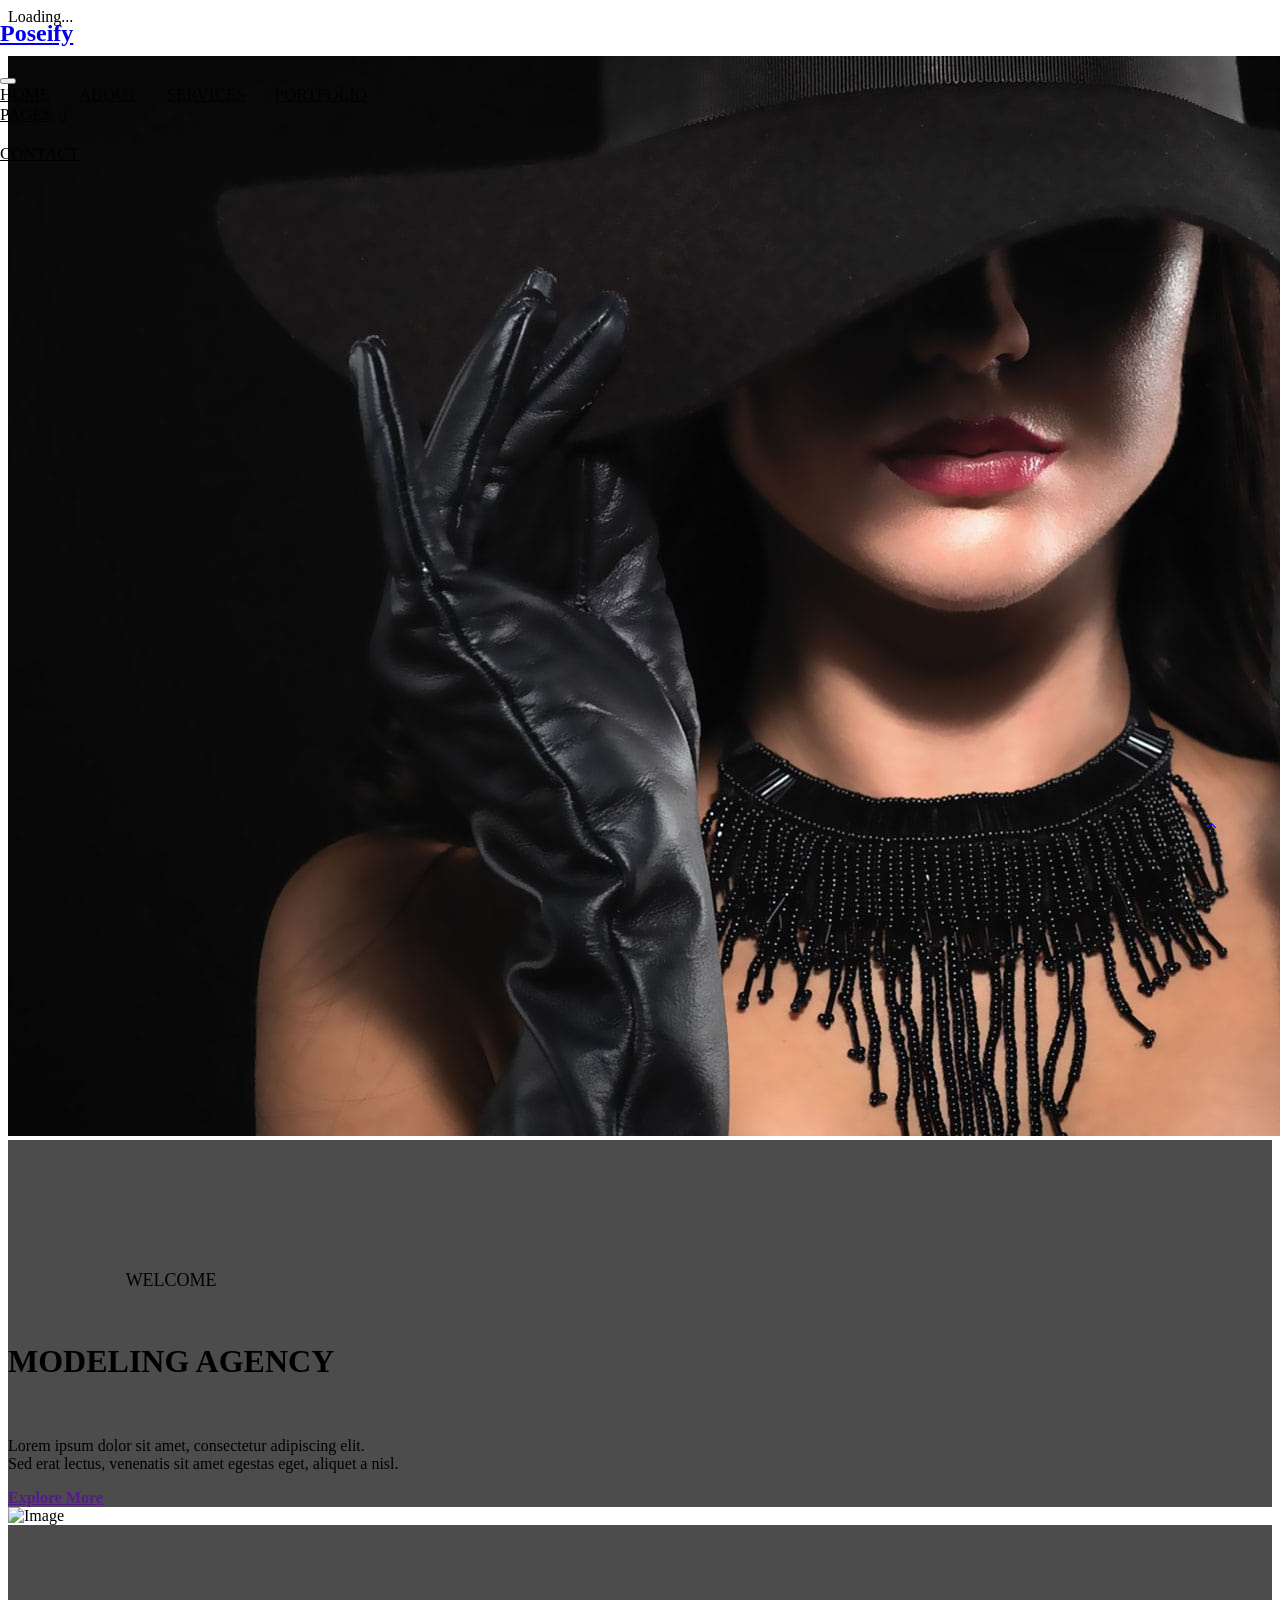
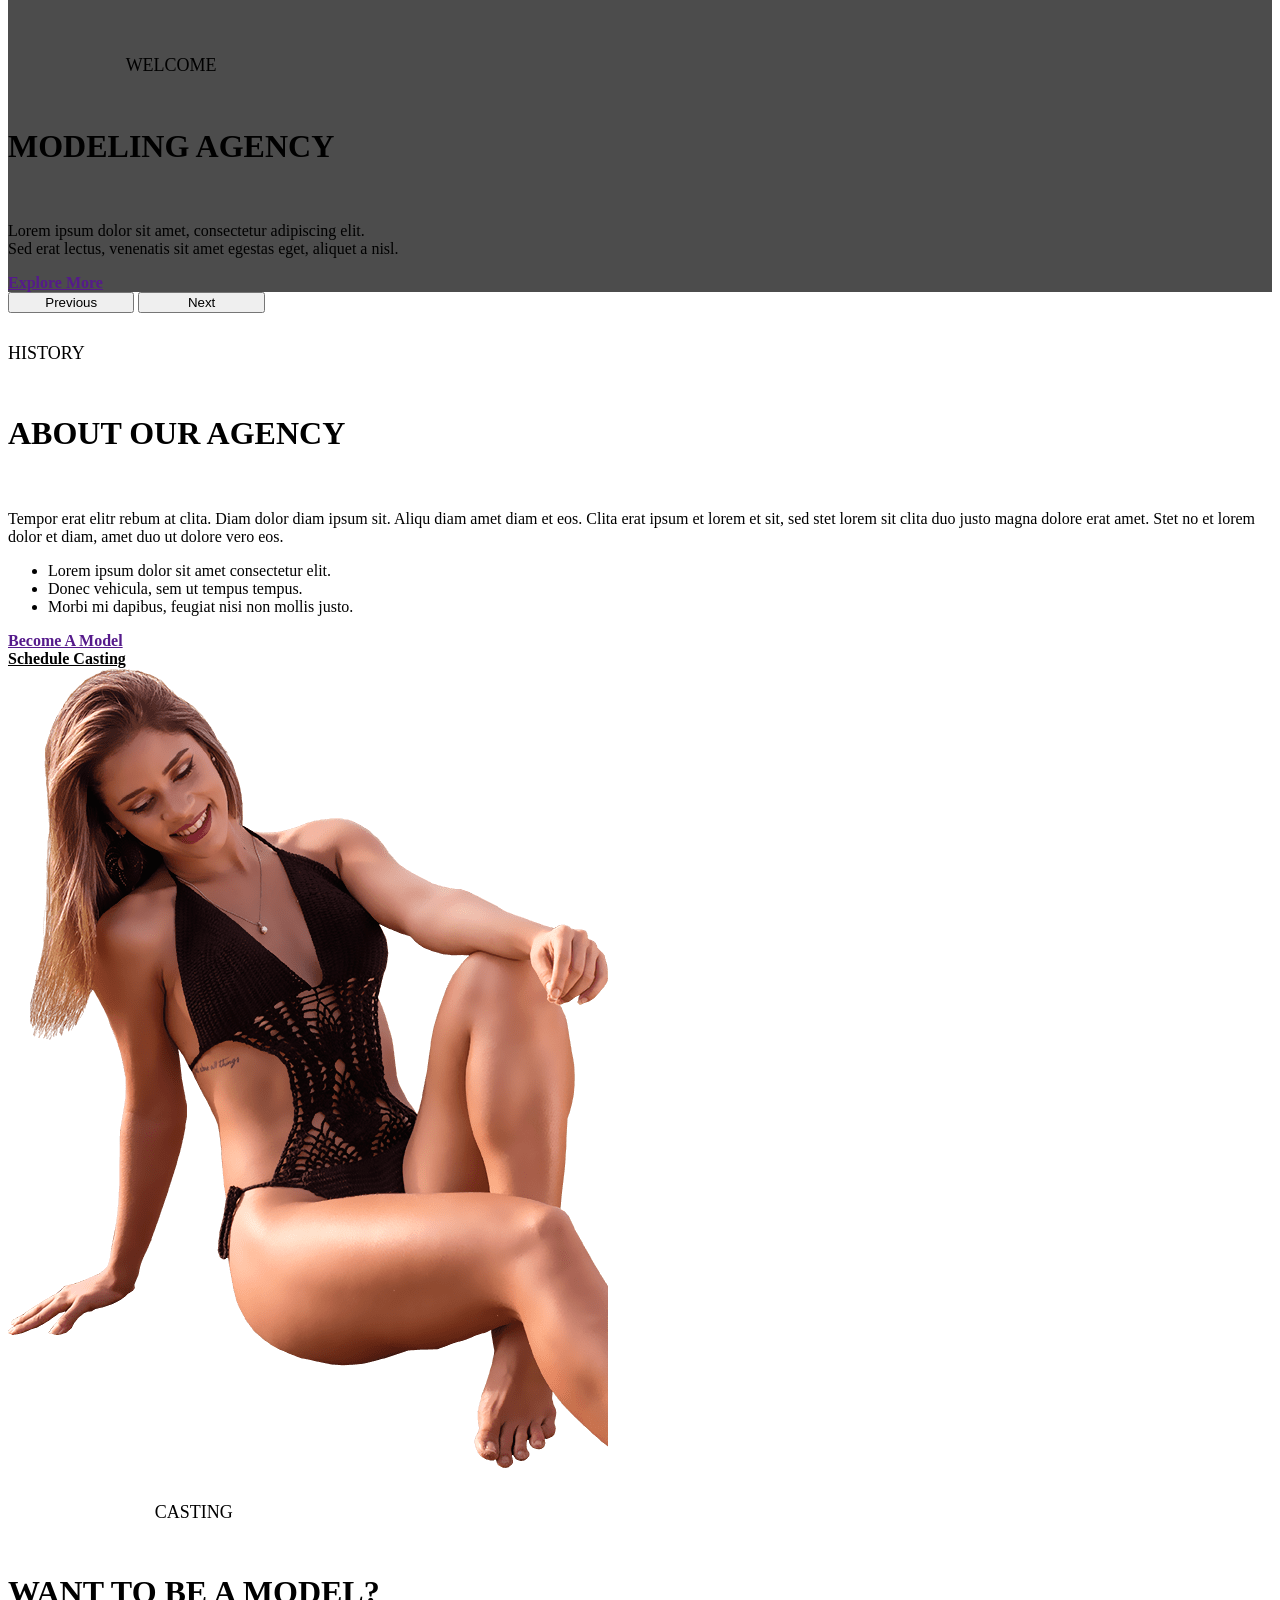
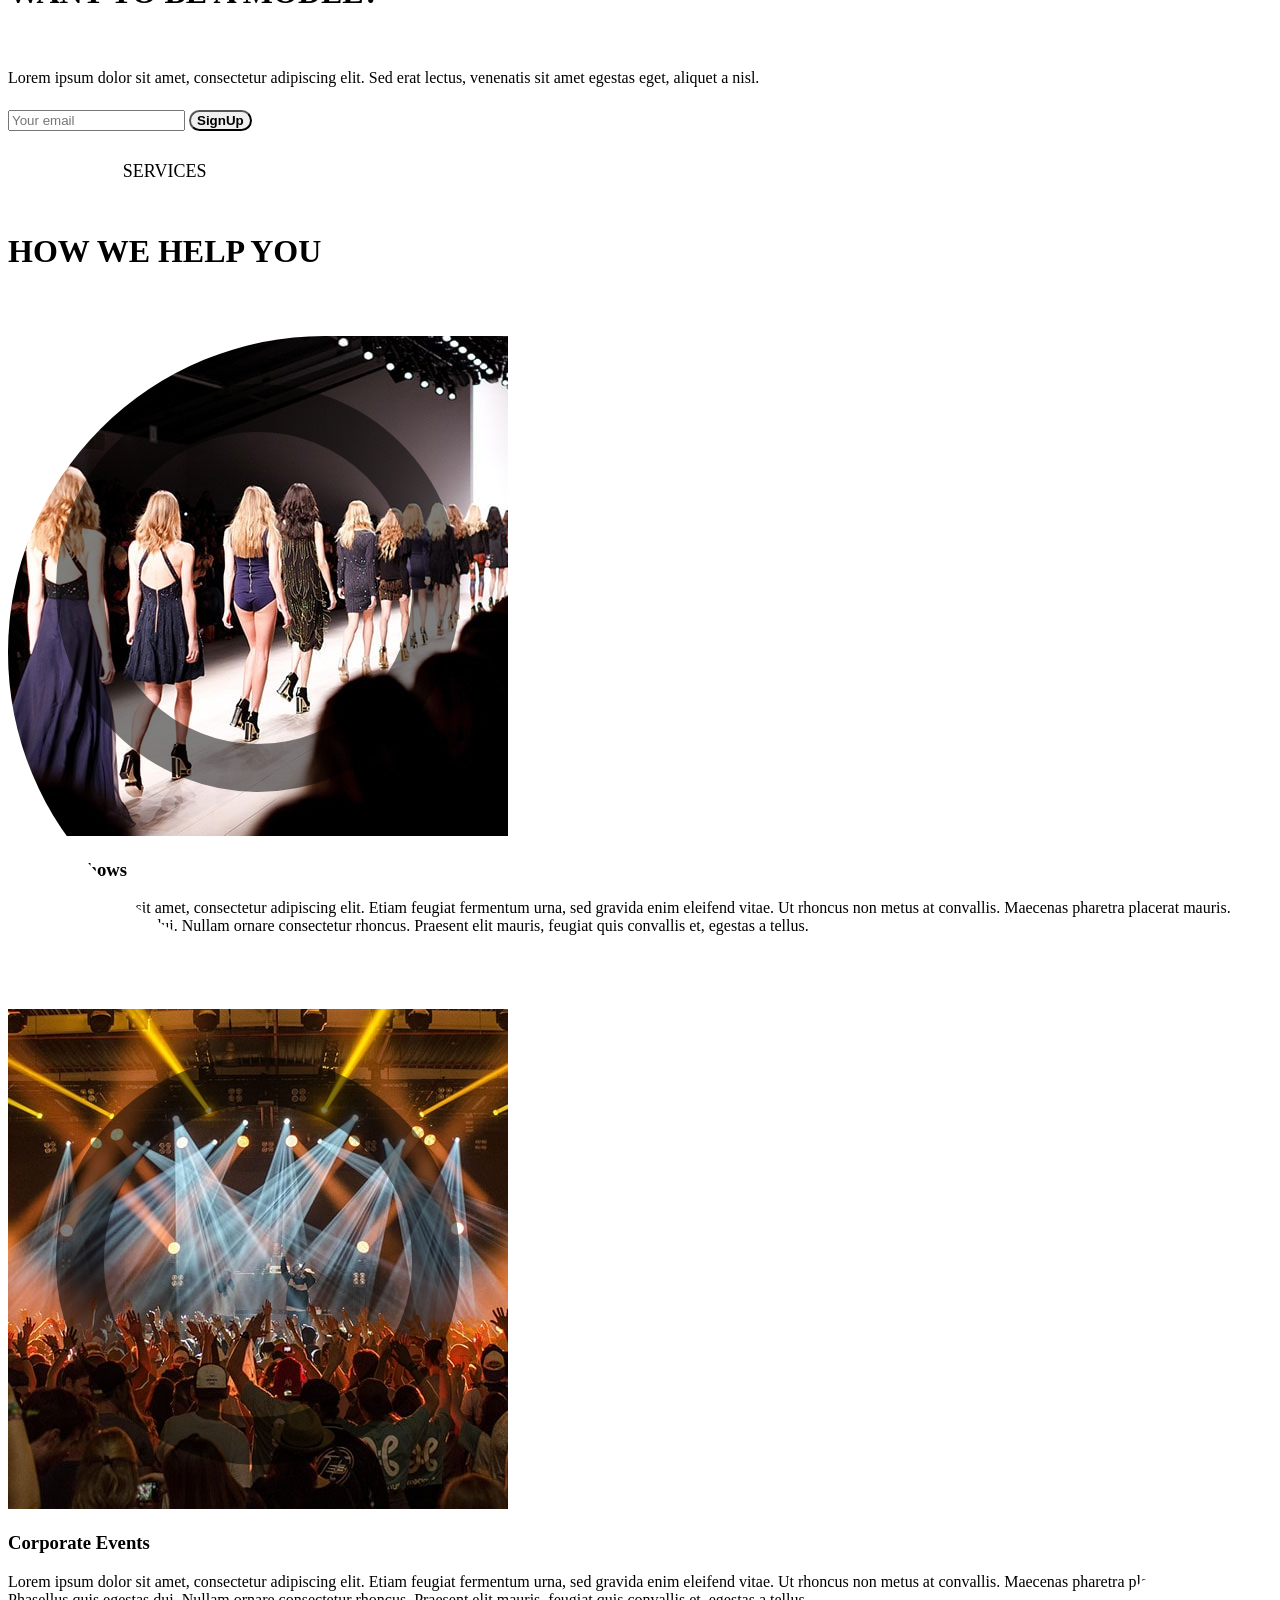
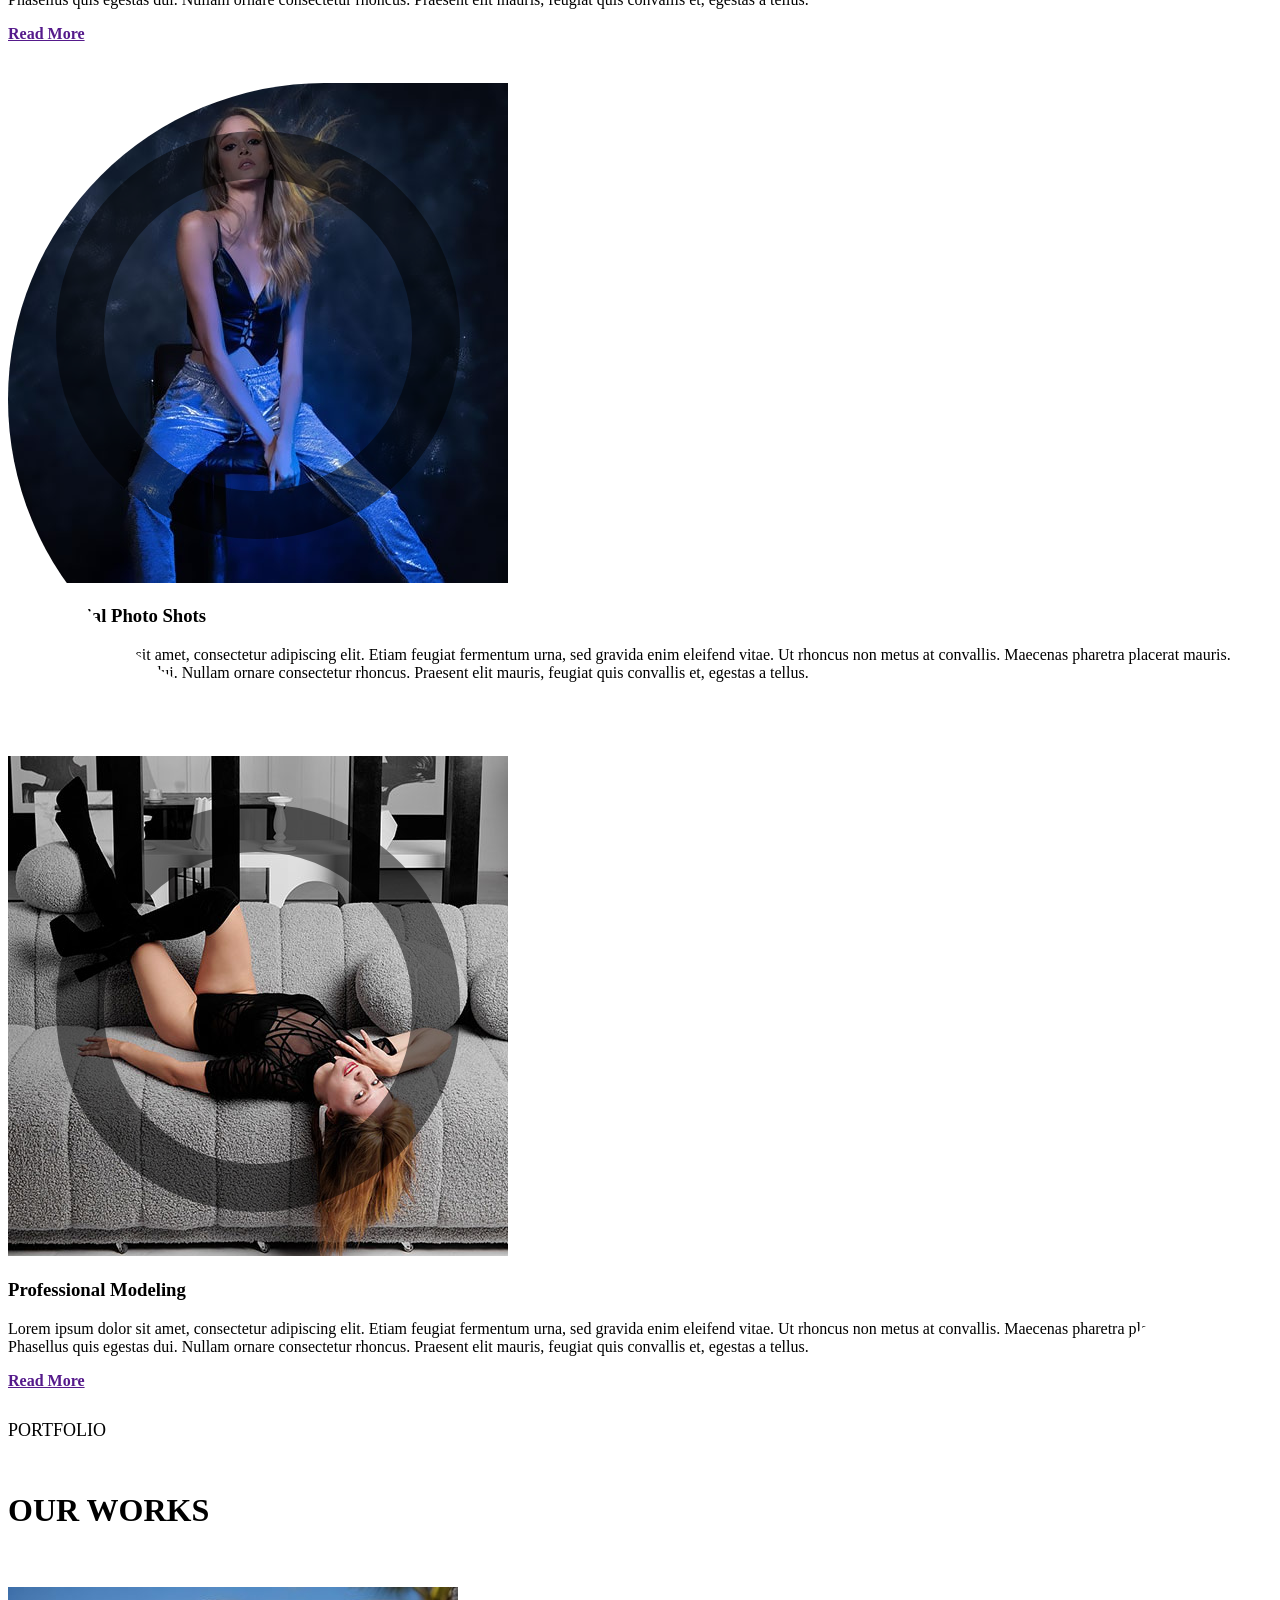
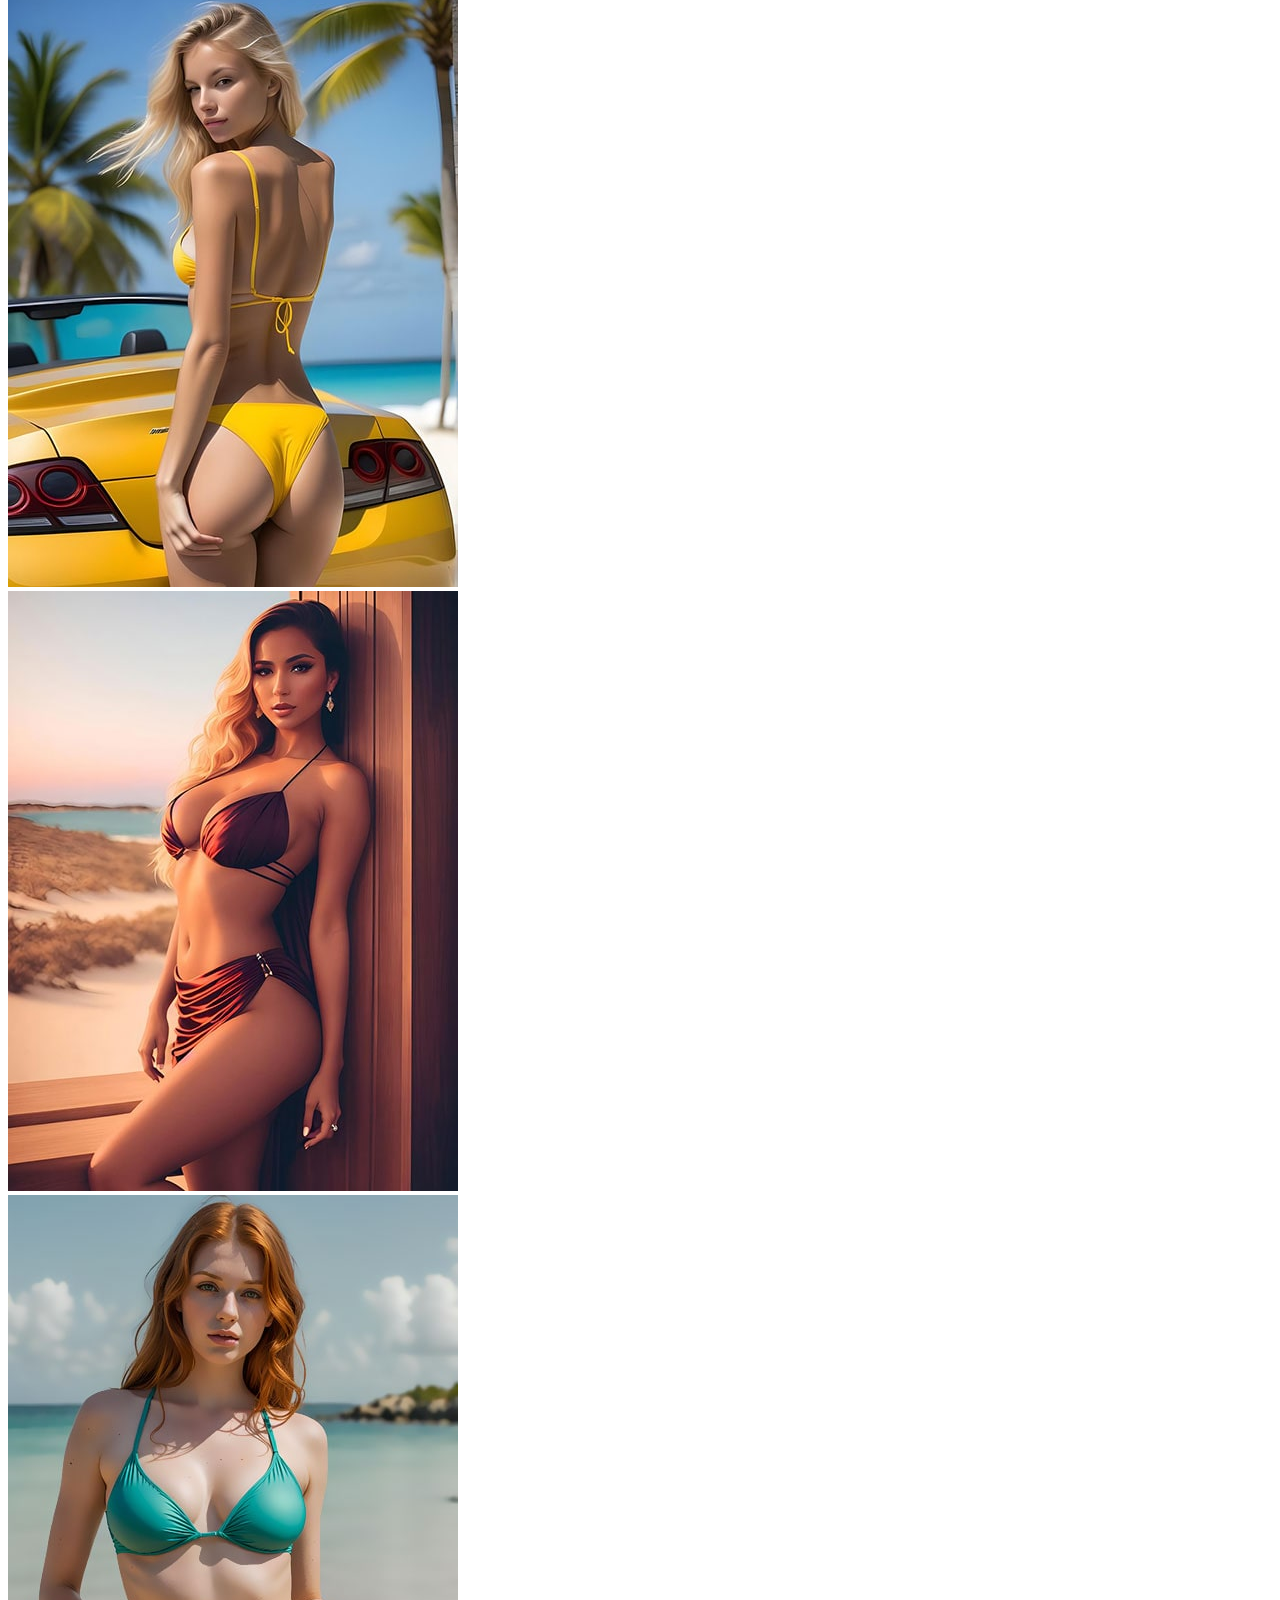
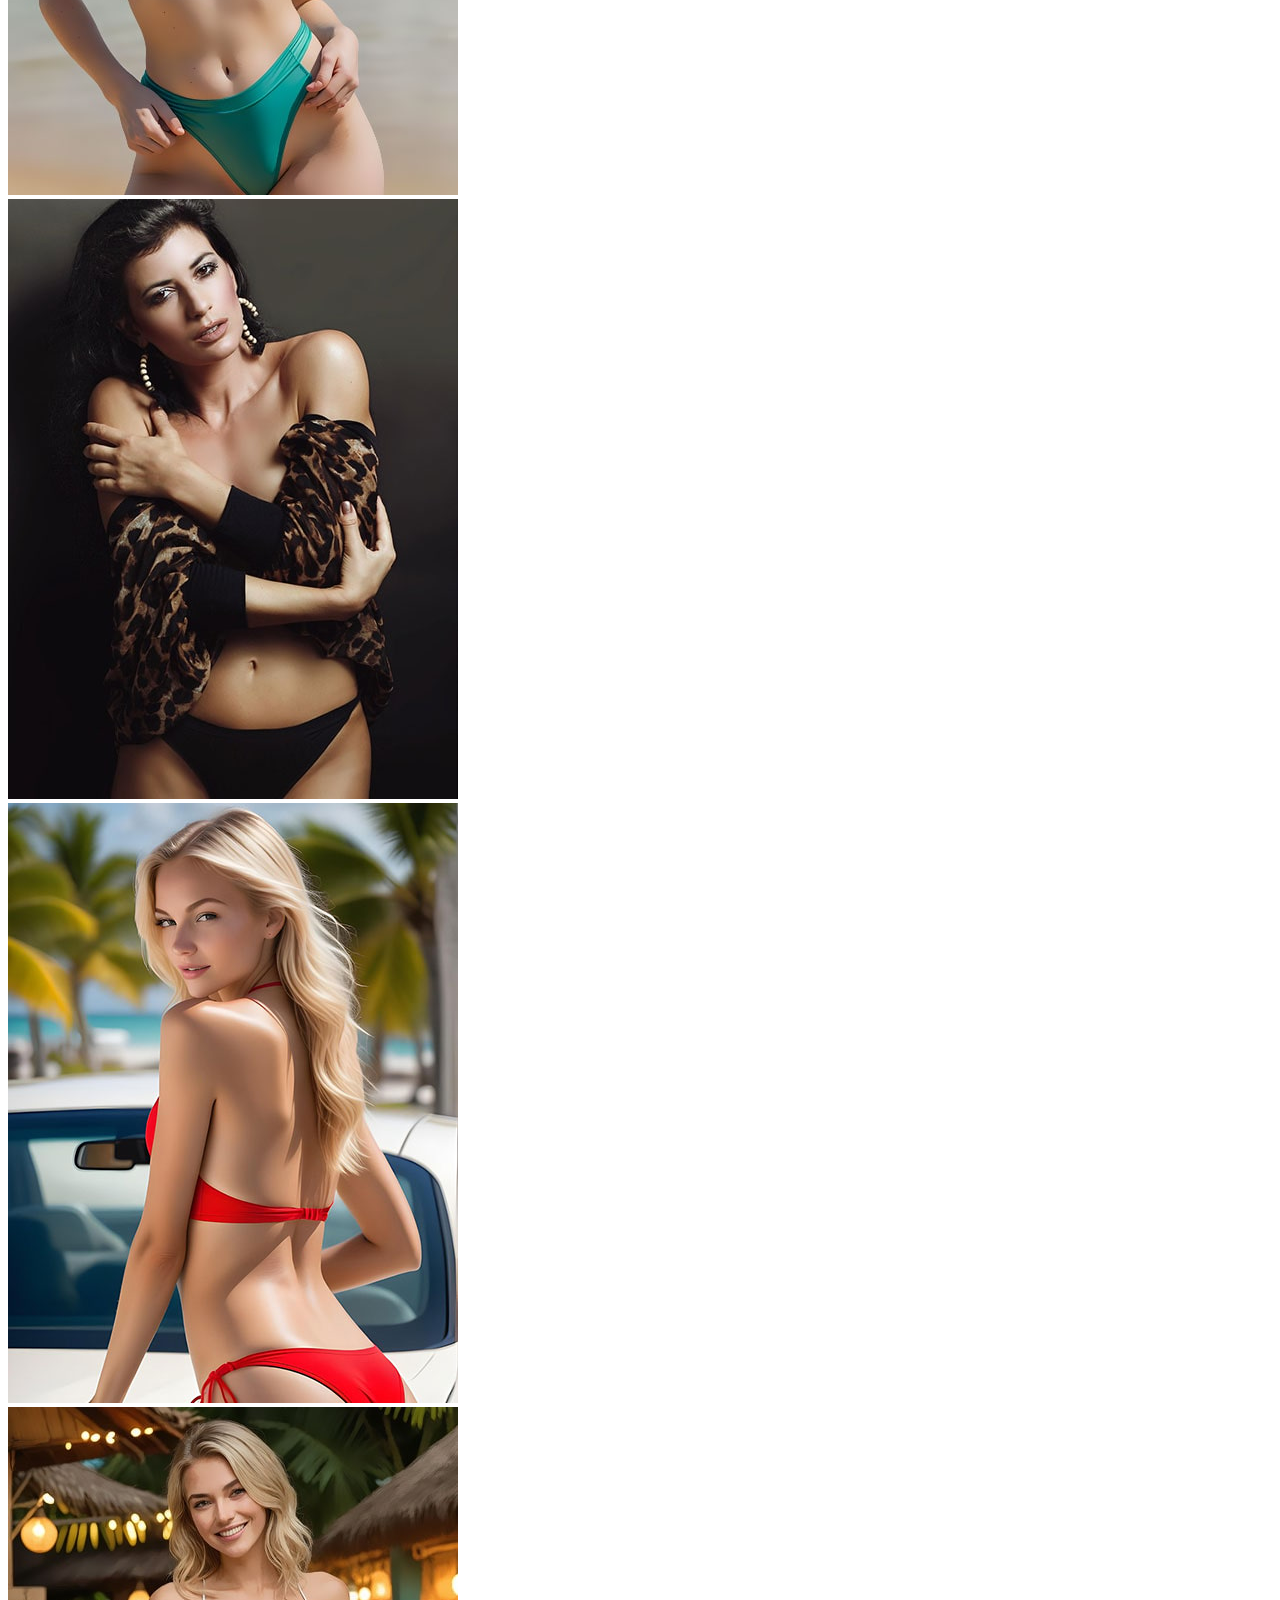
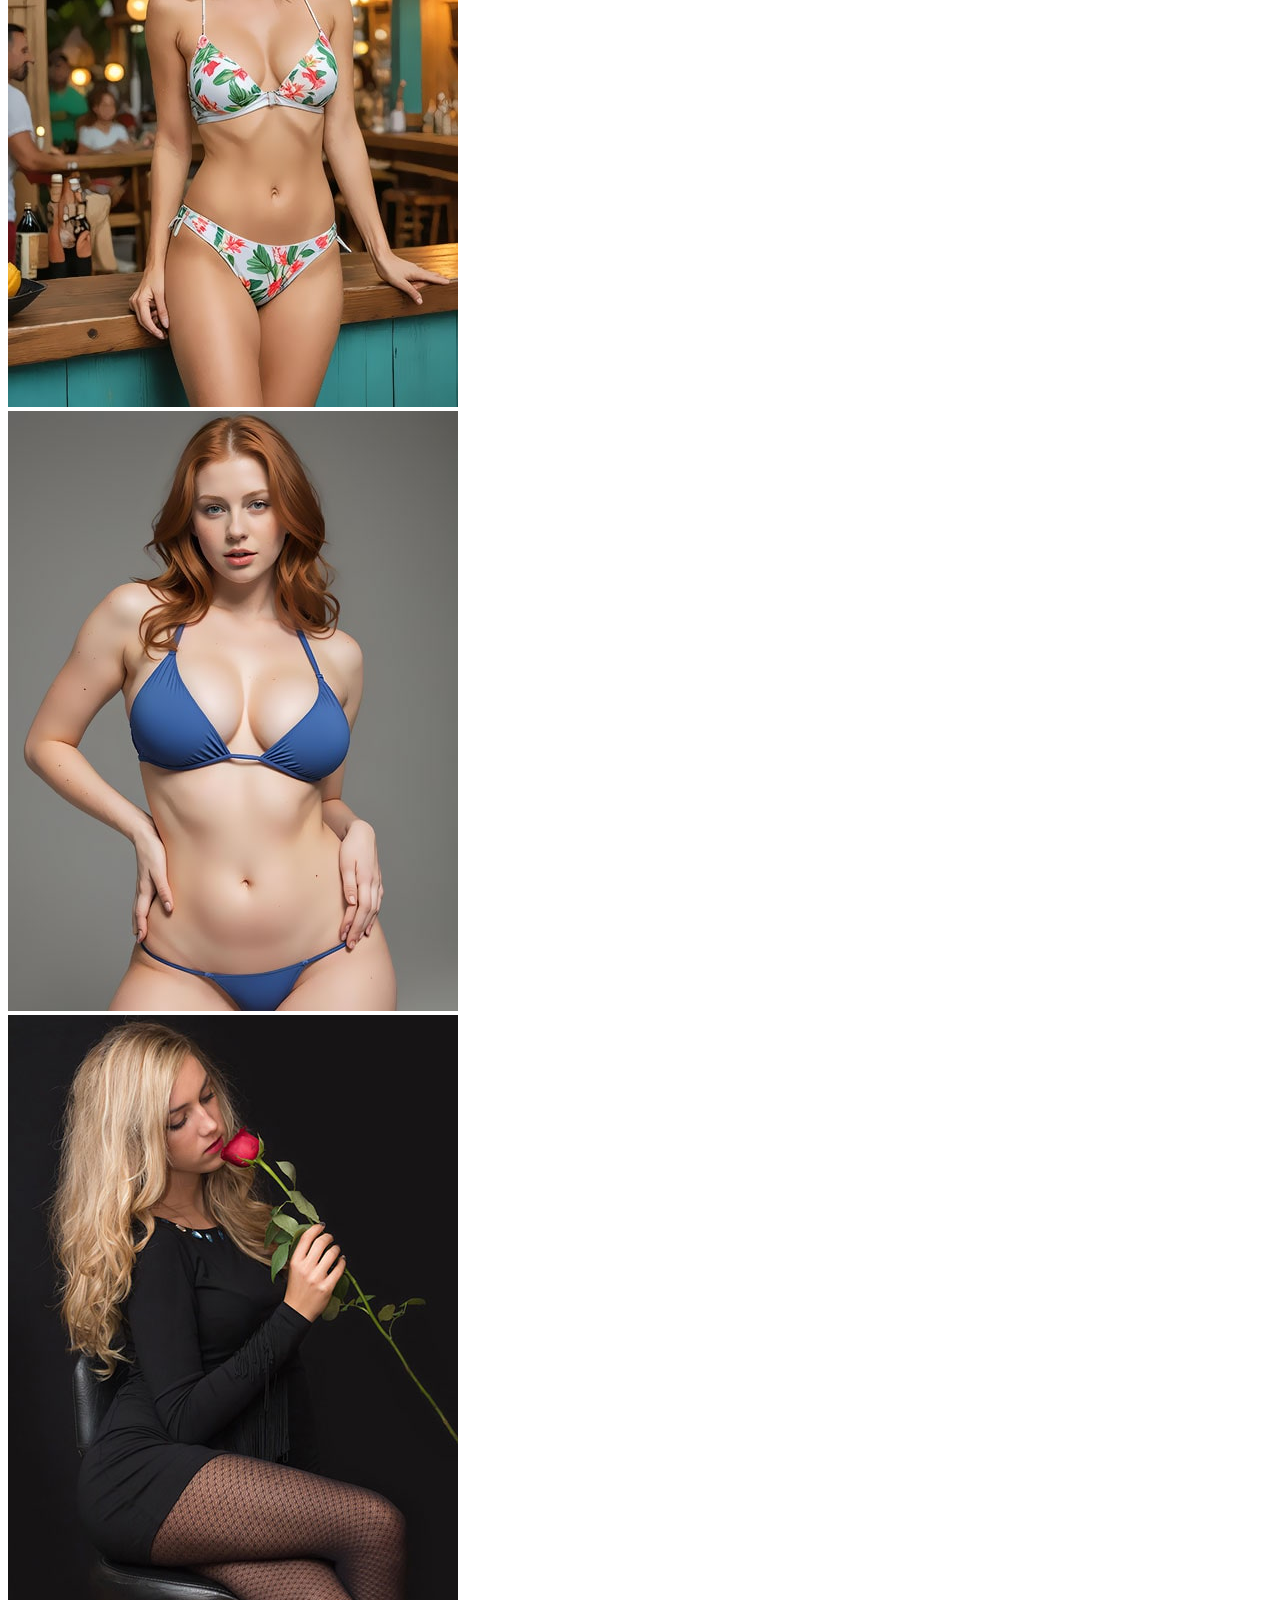
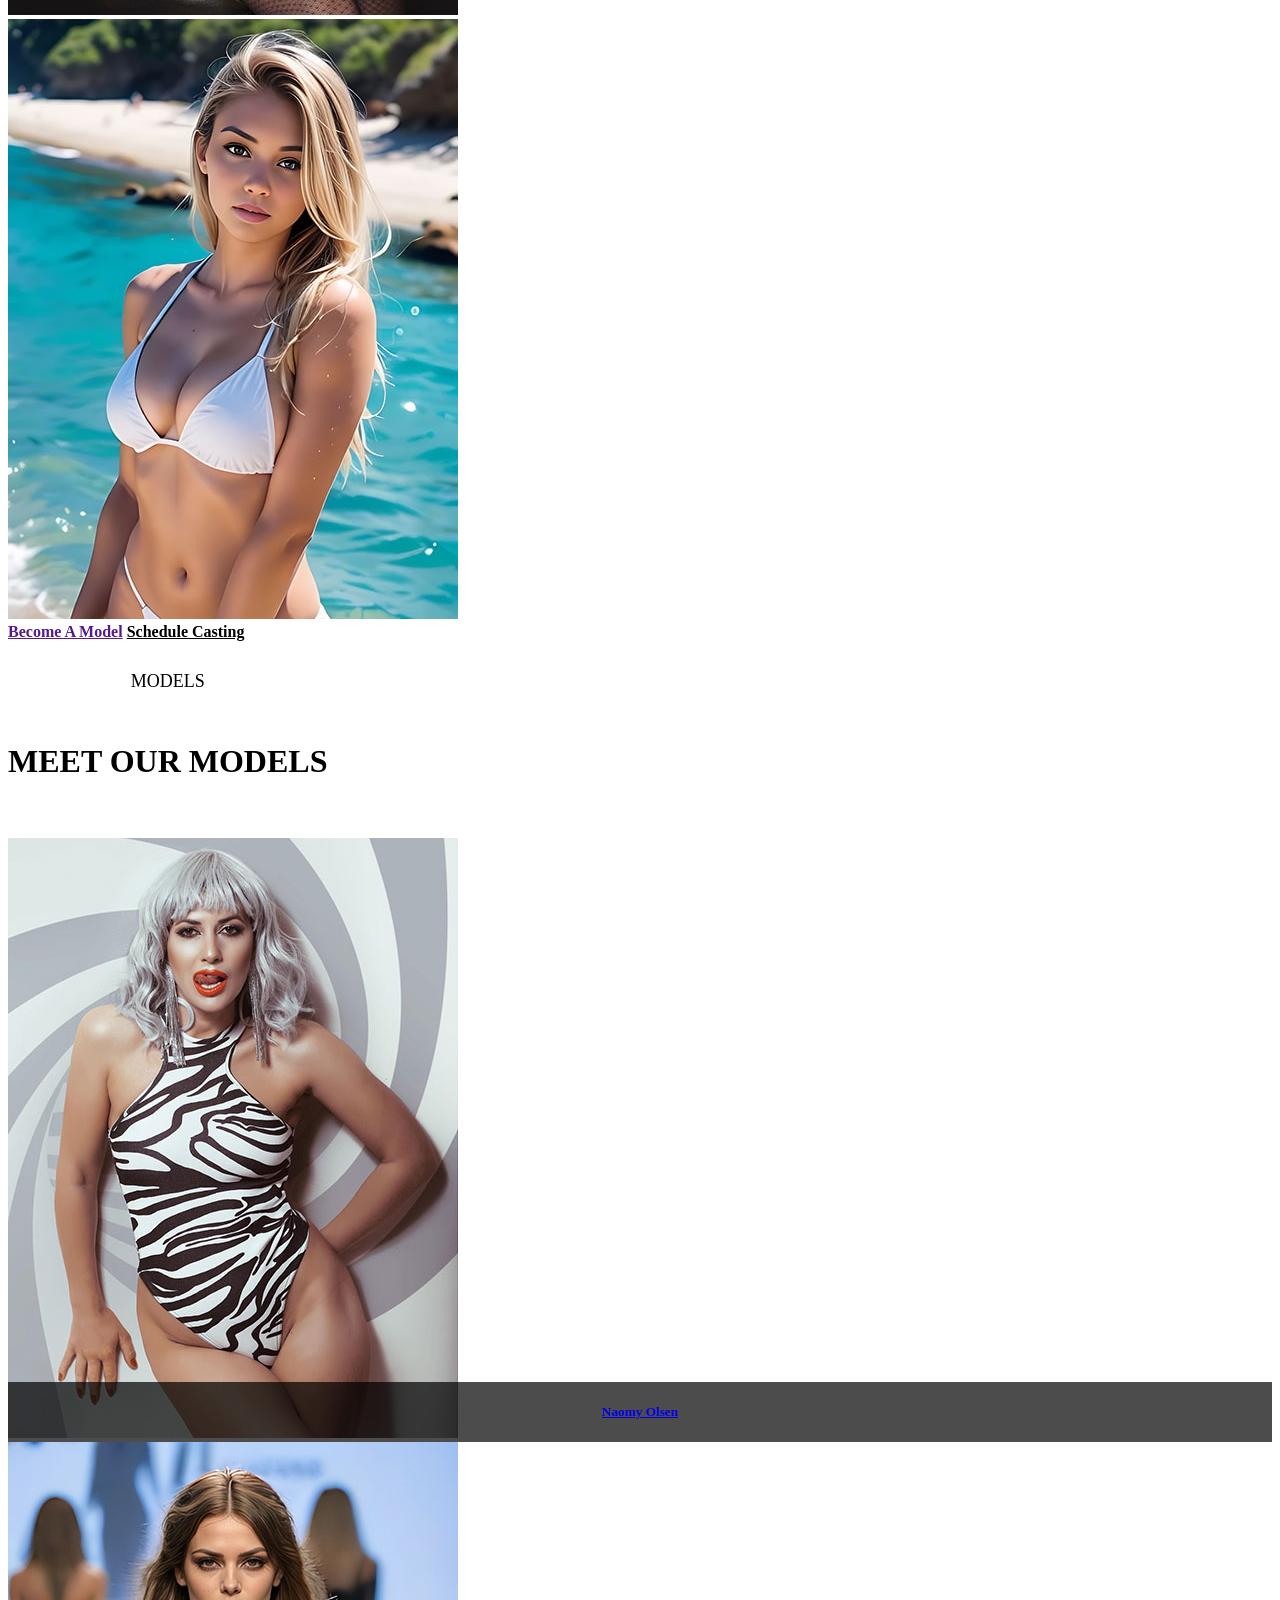
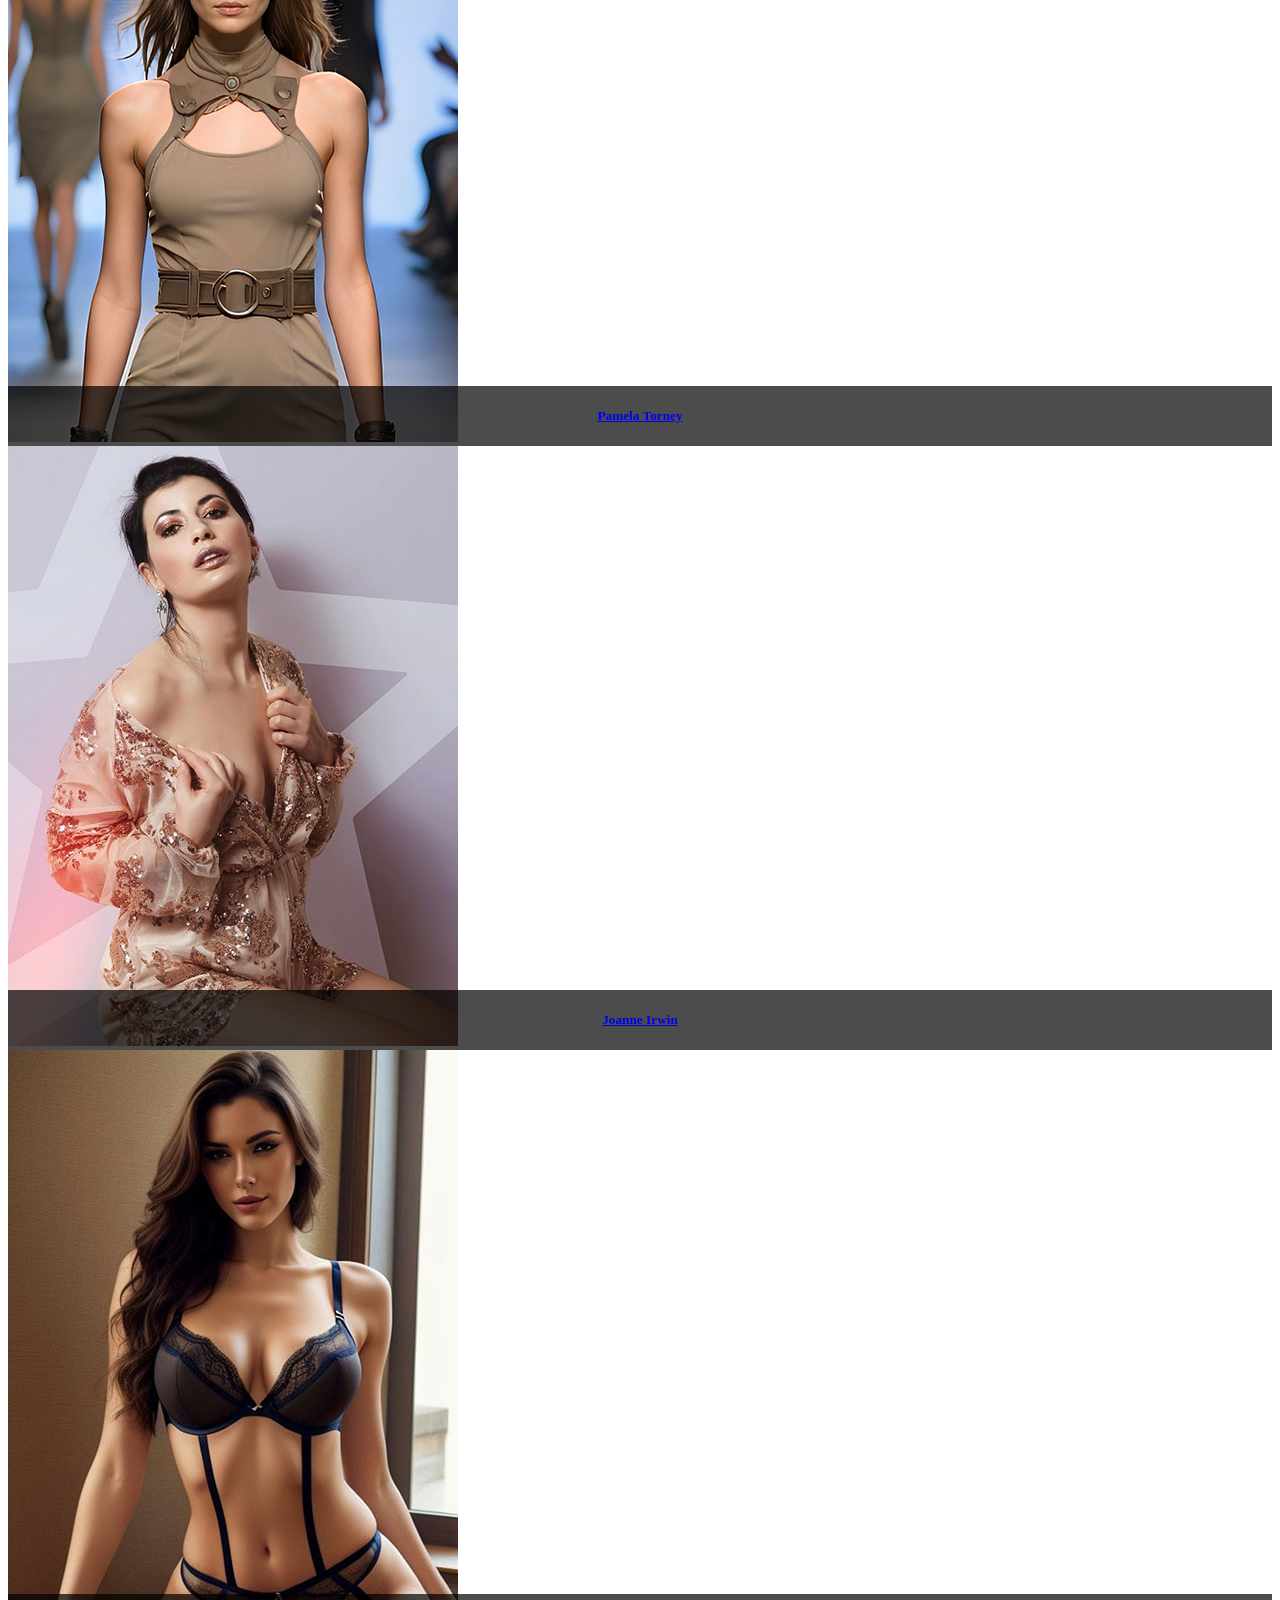
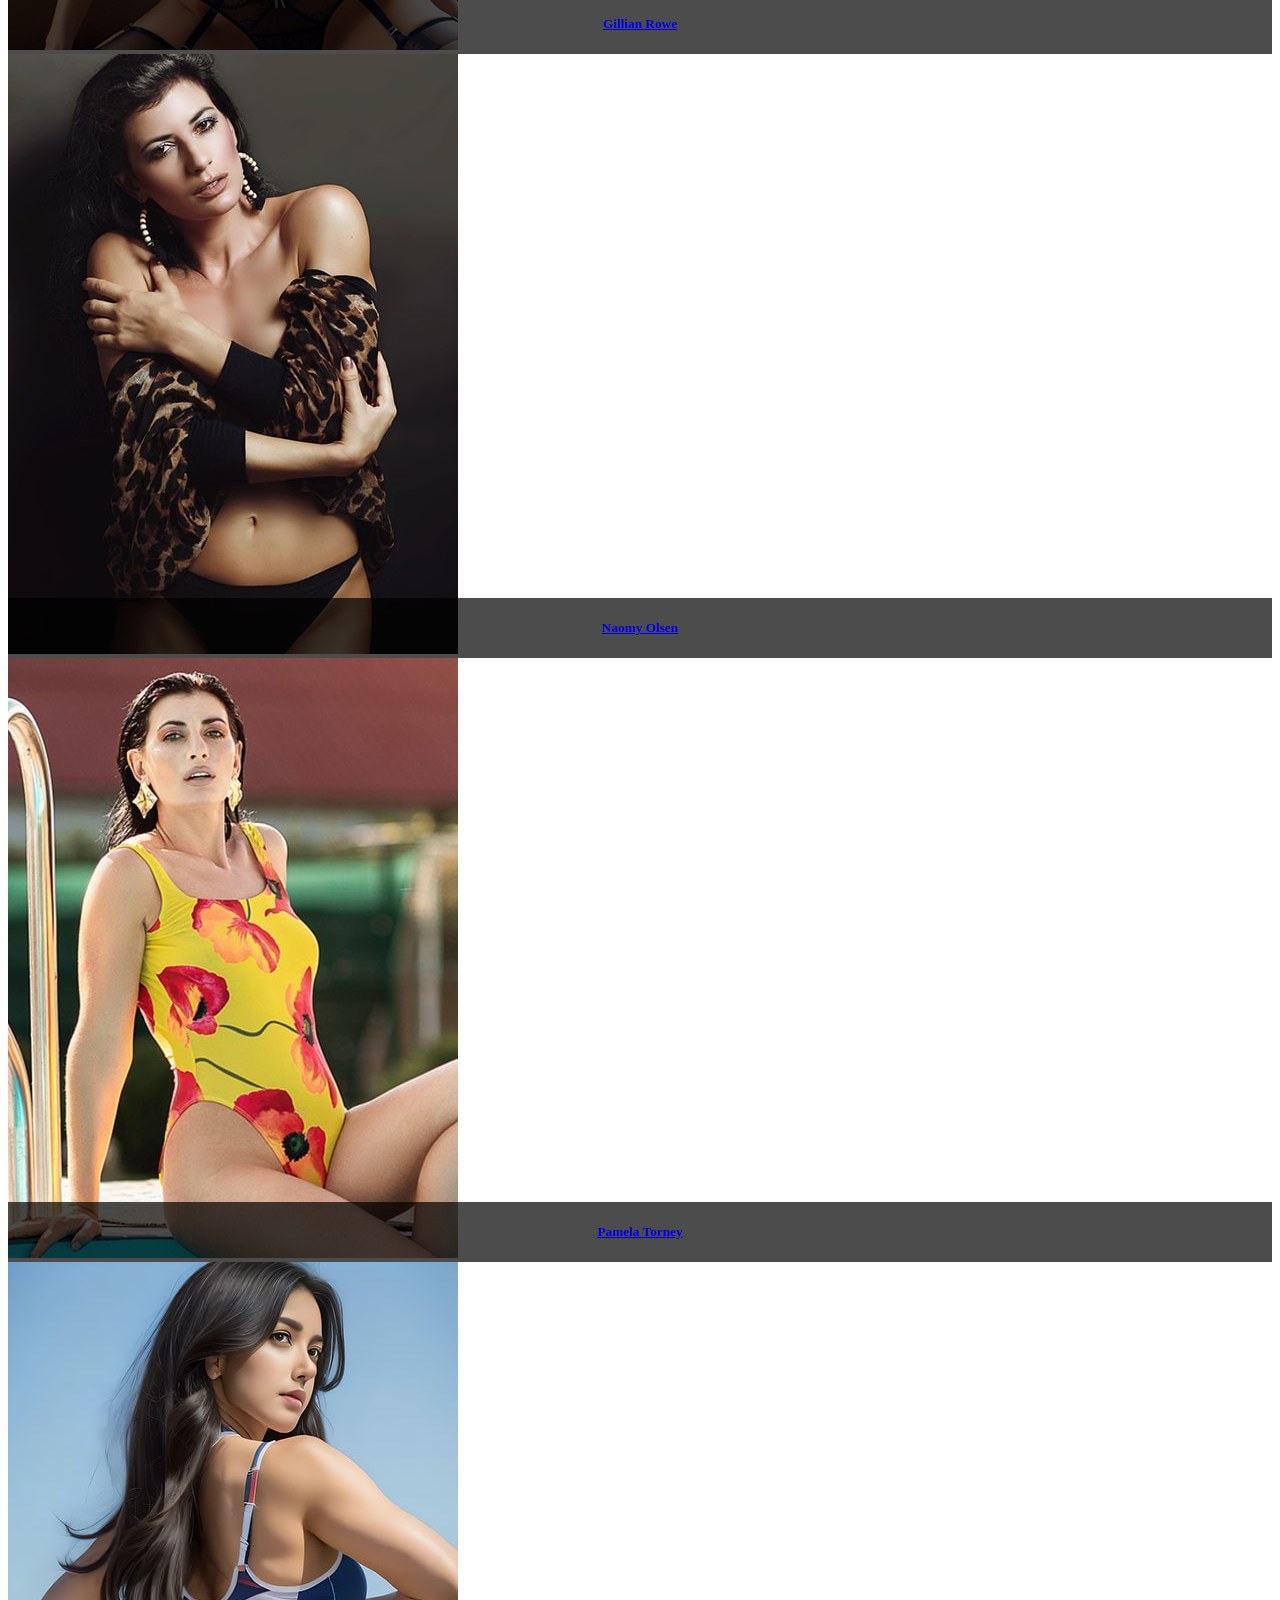
==== index.html @ f85a36ff "ok" ====
<!DOCTYPE html>
<html lang="en">

<head>
    <meta charset="utf-8">
    <title>Poseify - Modeling Agency Website Template</title>
    <meta content="width=device-width, initial-scale=1.0" name="viewport">
    <meta content="" name="keywords">
    <meta content="" name="description">

    <!-- Favicon -->
    <link href="img/favicon.ico" rel="icon">

    <!-- Google Web Fonts -->
    <link rel="preconnect" href="https://fonts.googleapis.com">
    <link rel="preconnect" href="https://fonts.gstatic.com" crossorigin>
    <link href="https://fonts.googleapis.com/css2?family=Josefin+Sans:wght@300;700&family=Work+Sans:wght@400;600&display=swap" rel="stylesheet">

    <!-- Icon Font Stylesheet -->
    <link href="https://cdnjs.cloudflare.com/ajax/libs/font-awesome/7.0.0/css/all.min.css" rel="stylesheet">
    <link href="https://cdn.jsdelivr.net/npm/bootstrap-icons@1.4.1/font/bootstrap-icons.css" rel="stylesheet">

    <!-- Libraries Stylesheet -->
    <link href="lib/animate/animate.min.css" rel="stylesheet">
    <link href="lib/lightbox/css/lightbox.min.css" rel="stylesheet">
    <link href="lib/owlcarousel/assets/owl.carousel.min.css" rel="stylesheet">

    <!-- Customized Bootstrap Stylesheet -->
    <link href="css/bootstrap.min.css" rel="stylesheet">

    <!-- Template Stylesheet -->
    <link href="css/style.css" rel="stylesheet">
</head>

<body>
    <!-- Spinner Start -->
    <div id="spinner" class="show bg-dark position-fixed translate-middle w-100 vh-100 top-50 start-50 d-flex align-items-center justify-content-center">
        <div class="spinner-grow text-primary" style="width: 3rem; height: 3rem;" role="status">
            <span class="sr-only">Loading...</span>
        </div>
    </div>
    <!-- Spinner End -->


    <!-- Header Start -->
     <div class="container-fluid p-0">
        <nav class="navbar navbar-expand-lg navbar-dark px-lg-5">
            <a href="index.html" class="navbar-brand ms-4 ms-lg-0">
                <h2 class="mb-0 text-primary text-uppercase"><i class="fa-regular fa-face-smile me-1"></i>Poseify</h2>
            </a>
            <button type="button" class="navbar-toggler me-4" data-bs-toggle="collapse" data-bs-target="#navbarCollapse">
                <span class="navbar-toggler-icon"></span>
            </button>
            <div class="collapse navbar-collapse" id="navbarCollapse">
                <div class="navbar-nav mx-auto p-4 p-lg-0">
                    <a href="index.html" class="nav-item nav-link active">Home</a>
                    <a href="about.html" class="nav-item nav-link">About</a>
                    <a href="service.html" class="nav-item nav-link">Services</a>
                    <a href="portfolio.html" class="nav-item nav-link">Portfolio</a>
                    <div class="nav-item dropdown">
                        <a href="#" class="nav-link dropdown-toggle" data-bs-toggle="dropdown">Pages</a>
                        <div class="dropdown-menu m-0">
                            <a href="team.html" class="dropdown-item">Our Models</a>
                            <a href="testimonial.html" class="dropdown-item">Testimonial</a>
                            <a href="404.html" class="dropdown-item">404 Page</a>
                        </div>
                    </div>
                    <a href="contact.html" class="nav-item nav-link">Contact</a>
                </div>
                <div class="d-none d-lg-flex">
                    <a class="btn btn-sm-square btn-outline-primary border-2 ms-1" href=""><i class="fab fa-x-twitter"></i></a>
                    <a class="btn btn-sm-square btn-outline-primary border-2 ms-1" href=""><i class="fab fa-facebook-f"></i></a>
                    <a class="btn btn-sm-square btn-outline-primary border-2 ms-1" href=""><i class="fab fa-youtube"></i></a>
                </div>
            </div>
        </nav>

        <div id="header-carousel" class="carousel slide" data-bs-ride="carousel">
            <div class="carousel-inner">
                <div class="carousel-item active">
                    <img class="w-100" src="img/carousel-1.jpg" alt="Image">
                    <div class="carousel-caption d-flex flex-column align-items-center justify-content-center">
                        <div class="title mx-5 px-5 animated slideInDown">
                            <div class="title-center">
                                <h5>Welcome</h5>
                                <h1 class="display-1">Modeling Agency</h1>
                            </div>
                        </div>
                        <p class="fs-5 mb-5 animated slideInDown">Lorem ipsum dolor sit amet, consectetur adipiscing elit.<br> Sed erat lectus, venenatis sit amet egestas eget, aliquet a nisl.</p>
                        <a href="" class="btn btn-outline-primary border-2 py-3 px-5 animated slideInDown">Explore More</a>
                    </div>
                </div>
                <div class="carousel-item">
                    <img class="w-100" src="img/carousel-2.jpg" alt="Image">
                    <div class="carousel-caption d-flex flex-column align-items-center justify-content-center">
                        <div class="title mx-5 px-5 animated slideInDown">
                            <div class="title-center">
                                <h5>Welcome</h5>
                                <h1 class="display-1">Modeling Agency</h1>
                            </div>
                        </div>
                        <p class="fs-5 mb-5 animated slideInDown">Lorem ipsum dolor sit amet, consectetur adipiscing elit.<br> Sed erat lectus, venenatis sit amet egestas eget, aliquet a nisl.</p>
                        <a href="" class="btn btn-outline-primary border-2 py-3 px-5 animated slideInDown">Explore More</a>
                    </div>
                </div>
            </div>
            <button class="carousel-control-prev" type="button" data-bs-target="#header-carousel"
                data-bs-slide="prev">
                <span class="carousel-control-prev-icon" aria-hidden="true"></span>
                <span class="visually-hidden">Previous</span>
            </button>
            <button class="carousel-control-next" type="button" data-bs-target="#header-carousel"
                data-bs-slide="next">
                <span class="carousel-control-next-icon" aria-hidden="true"></span>
                <span class="visually-hidden">Next</span>
            </button>
        </div>
     </div>
    <!-- Header End -->


    <!-- About Start -->
    <div class="container-fluid">
        <div class="container">
            <div class="row g-5 align-items-center">
                <div class="col-lg-7 pb-0 pb-lg-5 py-5">
                    <div class="pb-0 pb-lg-5 py-5">
                        <div class="title wow fadeInUp" data-wow-delay="0.1s">
                            <div class="title-left">
                                <h5>History</h5>
                                <h1>About Our Agency</h1>
                            </div>
                        </div>
                        <p class="mb-4 wow fadeInUp" data-wow-delay="0.2s">Tempor erat elitr rebum at clita. Diam dolor diam ipsum sit. Aliqu diam amet diam et eos. Clita erat ipsum et lorem et sit, sed stet lorem sit clita duo justo magna dolore erat amet. Stet no et lorem dolor et diam, amet duo ut dolore vero eos.</p>
                        <ul class="list-group list-group-flush mb-5 wow fadeInUp" data-wow-delay="0.3s">
                            <li class="list-group-item bg-dark text-body border-secondary ps-0">
                                <i class="fa fa-check-circle text-primary me-1"></i> Lorem ipsum dolor sit amet consectetur elit.
                            </li>
                            <li class="list-group-item bg-dark text-body border-secondary ps-0">
                                <i class="fa fa-check-circle text-primary me-1"></i> Donec vehicula, sem ut tempus tempus.
                            </li>
                            <li class="list-group-item bg-dark text-body border-secondary ps-0">
                                <i class="fa fa-check-circle text-primary me-1"></i> Morbi mi dapibus, feugiat nisi non mollis justo.
                            </li>
                        </ul>
                        <div class="row wow fadeInUp" data-wow-delay="0.4s">
                            <div class="col-6">
                                <a href="" class="btn btn-outline-primary border-2 py-3 w-100">Become A Model</a>
                            </div>
                            <div class="col-6">
                                <a href="" class="btn btn-primary py-3 w-100">Schedule Casting</a>
                            </div>
                        </div>
                    </div>
                </div>
                <div class="col-lg-5 wow fadeInUp" data-wow-delay="0.5s">
                    <img class="img-fluid" src="img/about.png" alt="">
                </div>
            </div>
        </div>
    </div>
    <!-- About End -->


    <!-- Banner Start -->
    <div class="container-fluid py-5 bg-secondary">
        <div class="container py-5">
            <div class="row g-0 justify-content-center">
                <div class="col-lg-7 text-center">
                    <div class="title mx-5 px-5 wow fadeInUp" data-wow-delay="0.1s">
                        <div class="title-center">
                            <h5>Casting</h5>
                            <h1>Want to be a Model?</h1>
                        </div>
                    </div>
                    <p class="fs-5 mb-5 wow fadeInUp" data-wow-delay="0.2s">Lorem ipsum dolor sit amet, consectetur adipiscing elit. Sed erat lectus, venenatis sit amet egestas eget, aliquet a nisl.</p>
                    <div class="position-relative wow fadeInUp" data-wow-delay="0.3s">
                        <input class="form-control border-0 bg-dark rounded-pill w-100 py-4 ps-4 pe-5" type="text" placeholder="Your email">
                        <button type="button" class="btn btn-primary py-3 px-4 position-absolute top-0 end-0 me-2" style="margin-top: 7px;">SignUp</button>
                    </div>
                </div>
            </div>
        </div>
    </div>
    <!-- Banner End -->


    <!-- Service Start -->
    <div class="container-fluid py-5">
        <div class="container py-5">
            <div class="text-center">
                <div class="title wow fadeInUp" data-wow-delay="0.1s">
                    <div class="title-center">
                        <h5>Services</h5>
                        <h1>How We Help You</h1>
                    </div>
                </div>
            </div>
            <div class="service-item service-item-left">
                <div class="row g-0 align-items-center">
                    <div class="col-md-5">
                        <div class="service-img p-5 wow fadeInRight" data-wow-delay="0.2s">
                            <img class="img-fluid rounded-circle" src="img/service-1.jpg" alt="">
                        </div>
                    </div>
                    <div class="col-md-7">
                        <div class="service-text px-5 px-md-0 py-md-5 wow fadeInRight" data-wow-delay="0.5s">
                            <h3 class="text-uppercase">Fashion Shows</h3>
                            <p class="mb-4">Lorem ipsum dolor sit amet, consectetur adipiscing elit. Etiam feugiat fermentum urna, sed gravida enim eleifend vitae. Ut rhoncus non metus at convallis. Maecenas pharetra placerat mauris. Phasellus quis egestas dui. Nullam ornare consectetur rhoncus. Praesent elit mauris, feugiat quis convallis et, egestas a tellus.</p>
                            <a class="btn btn-outline-primary border-2 px-4" href="">Read More <i class="fa fa-arrow-right ms-1"></i></a>
                        </div>
                    </div>
                </div>
            </div>
            <div class="service-item service-item-right">
                <div class="row g-0 align-items-center">
                    <div class="col-md-5 order-md-1 text-md-end">
                        <div class="service-img p-5 wow fadeInLeft" data-wow-delay="0.2s">
                            <img class="img-fluid rounded-circle" src="img/service-2.jpg" alt="">
                        </div>
                    </div>
                    <div class="col-md-7">
                        <div class="service-text px-5 px-md-0 py-md-5 text-md-end wow fadeInLeft" data-wow-delay="0.5s">
                            <h3 class="text-uppercase">Corporate Events</h3>
                            <p class="mb-4">Lorem ipsum dolor sit amet, consectetur adipiscing elit. Etiam feugiat fermentum urna, sed gravida enim eleifend vitae. Ut rhoncus non metus at convallis. Maecenas pharetra placerat mauris. Phasellus quis egestas dui. Nullam ornare consectetur rhoncus. Praesent elit mauris, feugiat quis convallis et, egestas a tellus.</p>
                            <a class="btn btn-outline-primary border-2 px-4" href="">Read More <i class="fa fa-arrow-right ms-1"></i></a>
                        </div>
                    </div>
                </div>
            </div>
            <div class="service-item service-item-left">
                <div class="row g-0 align-items-center">
                    <div class="col-md-5">
                        <div class="service-img p-5 wow fadeInRight" data-wow-delay="0.2s">
                            <img class="img-fluid rounded-circle" src="img/service-3.jpg" alt="">
                        </div>
                    </div>
                    <div class="col-md-7">
                        <div class="service-text px-5 px-md-0 py-md-5 wow fadeInRight" data-wow-delay="0.5s">
                            <h3 class="text-uppercase">Commercial Photo Shots</h3>
                            <p class="mb-4">Lorem ipsum dolor sit amet, consectetur adipiscing elit. Etiam feugiat fermentum urna, sed gravida enim eleifend vitae. Ut rhoncus non metus at convallis. Maecenas pharetra placerat mauris. Phasellus quis egestas dui. Nullam ornare consectetur rhoncus. Praesent elit mauris, feugiat quis convallis et, egestas a tellus.</p>
                            <a class="btn btn-outline-primary border-2 px-4" href="">Read More <i class="fa fa-arrow-right ms-1"></i></a>
                        </div>
                    </div>
                </div>
            </div>
            <div class="service-item service-item-right">
                <div class="row g-0 align-items-center">
                    <div class="col-md-5 order-md-1 text-md-end">
                        <div class="service-img p-5 wow fadeInLeft" data-wow-delay="0.2s">
                            <img class="img-fluid rounded-circle" src="img/service-4.jpg" alt="">
                        </div>
                    </div>
                    <div class="col-md-7">
                        <div class="service-text px-5 px-md-0 py-md-5 text-md-end wow fadeInLeft" data-wow-delay="0.5s">
                            <h3 class="text-uppercase">Professional Modeling</h3>
                            <p class="mb-4">Lorem ipsum dolor sit amet, consectetur adipiscing elit. Etiam feugiat fermentum urna, sed gravida enim eleifend vitae. Ut rhoncus non metus at convallis. Maecenas pharetra placerat mauris. Phasellus quis egestas dui. Nullam ornare consectetur rhoncus. Praesent elit mauris, feugiat quis convallis et, egestas a tellus.</p>
                            <a class="btn btn-outline-primary border-2 px-4" href="">Read More <i class="fa fa-arrow-right ms-1"></i></a>
                        </div>
                    </div>
                </div>
            </div>
        </div>
    </div>
    <!-- Service End -->


    <!-- Portfolio Start -->
    <div class="container-fluid py-5 bg-secondary">
        <div class="container py-5">
            <div class="row g-0">
                <div class="col-sm-12 col-md-8 col-lg-6">
                    <div class="h-100 p-5 bg-dark d-flex align-items-center justify-content-center">
                        <div class="title mb-0 wow fadeIn" data-wow-delay="0.1s">
                            <div class="title-left">
                                <h5>Portfolio</h5>
                                <h1>Our Works</h1>
                            </div>
                        </div>
                    </div>
                </div>
                <div class="col-sm-6 col-md-4 col-lg-3 wow fadeIn" data-wow-delay="0.3s">
                    <div class="portfolio-item overflow-hidden">
                        <img class="img-fluid" src="img/portfolio-1.jpg" alt="">
                        <div class="portfolio-overlay">
                            <div class="portfolio-btn">
                                <a class="btn btn-lg-square btn-outline-primary border-2 mx-1" href="img/portfolio-1.jpg" data-lightbox="portfolio"><i class="fa fa-eye"></i></a>
                                <a class="btn btn-lg-square btn-outline-primary border-2 mx-1" href=""><i class="fa fa-link"></i></a>
                            </div>
                            <div class="portfolio-name">
                                <h5 class="text-uppercase mb-0">Jessica Lee</h5>
                            </div>
                        </div>
                    </div>
                </div>
                <div class="col-sm-6 col-md-4 col-lg-3 wow fadeIn" data-wow-delay="0.5s">
                    <div class="portfolio-item overflow-hidden">
                        <img class="img-fluid" src="img/portfolio-2.jpg" alt="">
                        <div class="portfolio-overlay">
                            <div class="portfolio-btn">
                                <a class="btn btn-lg-square btn-outline-primary border-2 mx-1" href="img/portfolio-2.jpg" data-lightbox="portfolio"><i class="fa fa-eye"></i></a>
                                <a class="btn btn-lg-square btn-outline-primary border-2 mx-1" href=""><i class="fa fa-link"></i></a>
                            </div>
                            <div class="portfolio-name">
                                <h5 class="text-uppercase mb-0">Joanne Irwin</h5>
                            </div>
                        </div>
                    </div>
                </div>
                <div class="col-sm-6 col-md-4 col-lg-3 wow fadeIn" data-wow-delay="0.1s">
                    <div class="portfolio-item overflow-hidden">
                        <img class="img-fluid" src="img/portfolio-3.jpg" alt="">
                        <div class="portfolio-overlay">
                            <div class="portfolio-btn">
                                <a class="btn btn-lg-square btn-outline-primary border-2 mx-1" href="img/portfolio-3.jpg" data-lightbox="portfolio"><i class="fa fa-eye"></i></a>
                                <a class="btn btn-lg-square btn-outline-primary border-2 mx-1" href=""><i class="fa fa-link"></i></a>
                            </div>
                            <div class="portfolio-name">
                                <h5 class="text-uppercase mb-0">Sarah Quinn</h5>
                            </div>
                        </div>
                    </div>
                </div>
                <div class="col-sm-6 col-md-4 col-lg-3 wow fadeIn" data-wow-delay="0.3s">
                    <div class="portfolio-item overflow-hidden">
                        <img class="img-fluid" src="img/portfolio-4.jpg" alt="">
                        <div class="portfolio-overlay">
                            <div class="portfolio-btn">
                                <a class="btn btn-lg-square btn-outline-primary border-2 mx-1" href="img/portfolio-4.jpg" data-lightbox="portfolio"><i class="fa fa-eye"></i></a>
                                <a class="btn btn-lg-square btn-outline-primary border-2 mx-1" href=""><i class="fa fa-link"></i></a>
                            </div>
                            <div class="portfolio-name">
                                <h5 class="text-uppercase mb-0">Pamela Torney</h5>
                            </div>
                        </div>
                    </div>
                </div>
                <div class="col-sm-6 col-md-4 col-lg-3 wow fadeIn" data-wow-delay="0.5s">
                    <div class="portfolio-item overflow-hidden">
                        <img class="img-fluid" src="img/portfolio-5.jpg" alt="">
                        <div class="portfolio-overlay">
                            <div class="portfolio-btn">
                                <a class="btn btn-lg-square btn-outline-primary border-2 mx-1" href="img/portfolio-5.jpg" data-lightbox="portfolio"><i class="fa fa-eye"></i></a>
                                <a class="btn btn-lg-square btn-outline-primary border-2 mx-1" href=""><i class="fa fa-link"></i></a>
                            </div>
                            <div class="portfolio-name">
                                <h5 class="text-uppercase mb-0">Lana Anderson</h5>
                            </div>
                        </div>
                    </div>
                </div>
                <div class="col-sm-6 col-md-4 col-lg-3 wow fadeIn" data-wow-delay="0.7s">
                    <div class="portfolio-item overflow-hidden">
                        <img class="img-fluid" src="img/portfolio-6.jpg" alt="">
                        <div class="portfolio-overlay">
                            <div class="portfolio-btn">
                                <a class="btn btn-lg-square btn-outline-primary border-2 mx-1" href="img/portfolio-6.jpg" data-lightbox="portfolio"><i class="fa fa-eye"></i></a>
                                <a class="btn btn-lg-square btn-outline-primary border-2 mx-1" href=""><i class="fa fa-link"></i></a>
                            </div>
                            <div class="portfolio-name">
                                <h5 class="text-uppercase mb-0">Pamela Stonem</h5>
                            </div>
                        </div>
                    </div>
                </div>
                <div class="col-sm-6 col-md-4 col-lg-3 wow fadeIn" data-wow-delay="0.1s">
                    <div class="portfolio-item overflow-hidden">
                        <img class="img-fluid" src="img/portfolio-7.jpg" alt="">
                        <div class="portfolio-overlay">
                            <div class="portfolio-btn">
                                <a class="btn btn-lg-square btn-outline-primary border-2 mx-1" href="img/portfolio-7.jpg" data-lightbox="portfolio"><i class="fa fa-eye"></i></a>
                                <a class="btn btn-lg-square btn-outline-primary border-2 mx-1" href=""><i class="fa fa-link"></i></a>
                            </div>
                            <div class="portfolio-name">
                                <h5 class="text-uppercase mb-0">Gillian Rowe</h5>
                            </div>
                        </div>
                    </div>
                </div>
                <div class="col-sm-6 col-md-4 col-lg-3 wow fadeIn" data-wow-delay="0.3s">
                    <div class="portfolio-item overflow-hidden">
                        <img class="img-fluid" src="img/portfolio-8.jpg" alt="">
                        <div class="portfolio-overlay">
                            <div class="portfolio-btn">
                                <a class="btn btn-lg-square btn-outline-primary border-2 mx-1" href="img/portfolio-8.jpg" data-lightbox="portfolio"><i class="fa fa-eye"></i></a>
                                <a class="btn btn-lg-square btn-outline-primary border-2 mx-1" href=""><i class="fa fa-link"></i></a>
                            </div>
                            <div class="portfolio-name">
                                <h5 class="text-uppercase mb-0">Naomy Olsen</h5>
                            </div>
                        </div>
                    </div>
                </div>
                <div class="col-sm-6 col-md-4 col-lg-3 wow fadeIn" data-wow-delay="0.5s">
                    <div class="portfolio-item overflow-hidden">
                        <img class="img-fluid" src="img/portfolio-9.jpg" alt="">
                        <div class="portfolio-overlay">
                            <div class="portfolio-btn">
                                <a class="btn btn-lg-square btn-outline-primary border-2 mx-1" href="img/portfolio-9.jpg" data-lightbox="portfolio"><i class="fa fa-eye"></i></a>
                                <a class="btn btn-lg-square btn-outline-primary border-2 mx-1" href=""><i class="fa fa-link"></i></a>
                            </div>
                            <div class="portfolio-name">
                                <h5 class="text-uppercase mb-0">Barbara Serney</h5>
                            </div>
                        </div>
                    </div>
                </div>
                <div class="col-sm-6 col-md-4 col-lg-3">
                    <div class="h-100 p-5 bg-dark d-flex flex-column align-items-center justify-content-center wow fadeIn" data-wow-delay="0.7s">
                        <a href="" class="btn btn-outline-primary border-2 py-3 w-100 mb-3">Become A Model</a>
                        <a href="" class="btn btn-primary py-3 w-100">Schedule Casting</a>
                    </div>
                </div>
            </div>
        </div>
    </div>
    <!-- Portfolio End -->
    

    <!-- Team Start -->
    <div class="container-fluid py-5">
        <div class="container py-5">
            <div class="text-center">
                <div class="title wow fadeInUp" data-wow-delay="0.1s">
                    <div class="title-center">
                        <h5>Models</h5>
                        <h1>Meet Our Models</h1>
                    </div>
                </div>
            </div>
            <div class="row g-4">
                <div class="col-lg-3 col-md-6 wow fadeInUp" data-wow-delay="0.1s">
                    <div class="team-item">
                        <div class="team-body">
                            <div class="team-before">
                                <span>Age</span>
                                <span>Height</span>
                                <span>Weight</span>
                                <span>Bust</span>
                                <span>Waist</span>
                                <span>Hips</span>
                            </div>
                            <img class="img-fluid" src="img/team-1.jpg" alt="">
                            <div class="team-after">
                                <span>22</span>
                                <span>185</span>
                                <span>55</span>
                                <span>79</span>
                                <span>59</span>
                                <span>89</span>
                            </div>
                        </div>
                        <a class="team-name" href="#">
                            <h5 class="text-uppercase mb-0">Naomy Olsen</h5>
                        </a>
                    </div>
                </div>
                <div class="col-lg-3 col-md-6 wow fadeInUp" data-wow-delay="0.3s">
                    <div class="team-item">
                        <div class="team-body">
                            <div class="team-before">
                                <span>Age</span>
                                <span>Height</span>
                                <span>Weight</span>
                                <span>Bust</span>
                                <span>Waist</span>
                                <span>Hips</span>
                            </div>
                            <img class="img-fluid" src="img/team-2.jpg" alt="">
                            <div class="team-after">
                                <span>22</span>
                                <span>185</span>
                                <span>55</span>
                                <span>79</span>
                                <span>59</span>
                                <span>89</span>
                            </div>
                        </div>
                        <a class="team-name" href="#">
                            <h5 class="text-uppercase mb-0">Pamela Torney</h5>
                        </a>
                    </div>
                </div>
                <div class="col-lg-3 col-md-6 wow fadeInUp" data-wow-delay="0.5s">
                    <div class="team-item">
                        <div class="team-body">
                            <div class="team-before">
                                <span>Age</span>
                                <span>Height</span>
                                <span>Weight</span>
                                <span>Bust</span>
                                <span>Waist</span>
                                <span>Hips</span>
                            </div>
                            <img class="img-fluid" src="img/team-3.jpg" alt="">
                            <div class="team-after">
                                <span>22</span>
                                <span>185</span>
                                <span>55</span>
                                <span>79</span>
                                <span>59</span>
                                <span>89</span>
                            </div>
                        </div>
                        <a class="team-name" href="#">
                            <h5 class="text-uppercase mb-0">Joanne Irwin</h5>
                        </a>
                    </div>
                </div>
                <div class="col-lg-3 col-md-6 wow fadeInUp" data-wow-delay="0.7s">
                    <div class="team-item">
                        <div class="team-body">
                            <div class="team-before">
                                <span>Age</span>
                                <span>Height</span>
                                <span>Weight</span>
                                <span>Bust</span>
                                <span>Waist</span>
                                <span>Hips</span>
                            </div>
                            <img class="img-fluid" src="img/team-4.jpg" alt="">
                            <div class="team-after">
                                <span>22</span>
                                <span>185</span>
                                <span>55</span>
                                <span>79</span>
                                <span>59</span>
                                <span>89</span>
                            </div>
                        </div>
                        <a class="team-name" href="#">
                            <h5 class="text-uppercase mb-0">Gillian Rowe</h5>
                        </a>
                    </div>
                </div>
                <div class="col-lg-3 col-md-6 wow fadeInUp" data-wow-delay="0.1s">
                    <div class="team-item">
                        <div class="team-body">
                            <div class="team-before">
                                <span>Age</span>
                                <span>Height</span>
                                <span>Weight</span>
                                <span>Bust</span>
                                <span>Waist</span>
                                <span>Hips</span>
                            </div>
                            <img class="img-fluid" src="img/team-5.jpg" alt="">
                            <div class="team-after">
                                <span>22</span>
                                <span>185</span>
                                <span>55</span>
                                <span>79</span>
                                <span>59</span>
                                <span>89</span>
                            </div>
                        </div>
                        <a class="team-name" href="#">
                            <h5 class="text-uppercase mb-0">Naomy Olsen</h5>
                        </a>
                    </div>
                </div>
                <div class="col-lg-3 col-md-6 wow fadeInUp" data-wow-delay="0.3s">
                    <div class="team-item">
                        <div class="team-body">
                            <div class="team-before">
                                <span>Age</span>
                                <span>Height</span>
                                <span>Weight</span>
                                <span>Bust</span>
                                <span>Waist</span>
                                <span>Hips</span>
                            </div>
                            <img class="img-fluid" src="img/team-6.jpg" alt="">
                            <div class="team-after">
                                <span>22</span>
                                <span>185</span>
                                <span>55</span>
                                <span>79</span>
                                <span>59</span>
                                <span>89</span>
                            </div>
                        </div>
                        <a class="team-name" href="#">
                            <h5 class="text-uppercase mb-0">Pamela Torney</h5>
                        </a>
                    </div>
                </div>
                <div class="col-lg-3 col-md-6 wow fadeInUp" data-wow-delay="0.5s">
                    <div class="team-item">
                        <div class="team-body">
                            <div class="team-before">
                                <span>Age</span>
                                <span>Height</span>
                                <span>Weight</span>
                                <span>Bust</span>
                                <span>Waist</span>
                                <span>Hips</span>
                            </div>
                            <img class="img-fluid" src="img/team-7.jpg" alt="">
                            <div class="team-after">
                                <span>22</span>
                                <span>185</span>
                                <span>55</span>
                                <span>79</span>
                                <span>59</span>
                                <span>89</span>
                            </div>
                        </div>
                        <a class="team-name" href="#">
                            <h5 class="text-uppercase mb-0">Joanne Irwin</h5>
                        </a>
                    </div>
                </div>
                <div class="col-lg-3 col-md-6 wow fadeInUp" data-wow-delay="0.7s">
                    <div class="team-item">
                        <div class="team-body">
                            <div class="team-before">
                                <span>Age</span>
                                <span>Height</span>
                                <span>Weight</span>
                                <span>Bust</span>
                                <span>Waist</span>
                                <span>Hips</span>
                            </div>
                            <img class="img-fluid" src="img/team-8.jpg" alt="">
                            <div class="team-after">
                                <span>22</span>
                                <span>185</span>
                                <span>55</span>
                                <span>79</span>
                                <span>59</span>
                                <span>89</span>
                            </div>
                        </div>
                        <a class="team-name" href="#">
                            <h5 class="text-uppercase mb-0">Gillian Rowe</h5>
                        </a>
                    </div>
                </div>
            </div>
        </div>
    </div>
    <!-- Team End -->


    <!-- Testimonial Start -->
    <div class="container-fluid py-5 bg-secondary">
        <div class="container py-5">
            <div class="text-center">
                <div class="title wow fadeInUp" data-wow-delay="0.1s">
                    <div class="title-center">
                        <h5>Testimonial</h5>
                        <h1>Our Clients Say</h1>
                    </div>
                </div>
            </div>
            <div class="owl-carousel testimonial-carousel wow fadeInUp" data-wow-delay="0.3s">
                <div class="testimonial-item text-center" data-dot="<img class='img-fluid' src='img/testimonial-1.jpg' alt=''>">
                    <p class="fs-5">Clita clita tempor justo dolor ipsum amet kasd amet duo justo duo duo labore sed sed. Magna ut diam sit et amet stet eos sed clita erat magna elitr erat sit sit erat at rebum justo sea clita.</p>
                    <h5 class="text-uppercase">Joanne Irwin</h5>
                    <span class="text-primary">Profession</span>
                </div>
                <div class="testimonial-item text-center" data-dot="<img class='img-fluid' src='img/testimonial-2.jpg' alt=''>">
                    <p class="fs-5">Clita clita tempor justo dolor ipsum amet kasd amet duo justo duo duo labore sed sed. Magna ut diam sit et amet stet eos sed clita erat magna elitr erat sit sit erat at rebum justo sea clita.</p>
                    <h5 class="text-uppercase">Lana Anderson</h5>
                    <span class="text-primary">Profession</span>
                </div>
                <div class="testimonial-item text-center" data-dot="<img class='img-fluid' src='img/testimonial-3.jpg' alt=''>">
                    <p class="fs-5">Clita clita tempor justo dolor ipsum amet kasd amet duo justo duo duo labore sed sed. Magna ut diam sit et amet stet eos sed clita erat magna elitr erat sit sit erat at rebum justo sea clita.</p>
                    <h5 class="text-uppercase">Pamela Torney</h5>
                    <span class="text-primary">Profession</span>
                </div>
            </div>      
        </div>
    </div>
    <!-- Testimonial End -->


    <!-- Footer Start -->
    <div class="container-fluid bg-dark text-light footer py-5 wow fadeIn" data-wow-delay="0.1s">
        <div class="container text-center py-5">
            <a href="index.html">
                <h1 class="display-4 mb-3 text-white text-uppercase"><i class="fa-regular fa-face-smile me-1"></i>Poseify</h1>
            </a>
            <div class="d-flex justify-content-center mb-4">
                <a class="btn btn-lg-square btn-outline-primary border-2 m-1" href=""><i class="fab fa-x-twitter"></i></a>
                <a class="btn btn-lg-square btn-outline-primary border-2 m-1" href=""><i class="fab fa-facebook-f"></i></a>
                <a class="btn btn-lg-square btn-outline-primary border-2 m-1" href=""><i class="fab fa-youtube"></i></a>
                <a class="btn btn-lg-square btn-outline-primary border-2 m-1" href=""><i class="fab fa-linkedin-in"></i></a>
            </div>
            <p>&copy; <a class="border-bottom" href="#">Your Site Name</a>, All Right Reserved.</p>

            <!--/*** This template is free as long as you keep the below author’s credit link/attribution link/backlink. ***/-->
            <!--/*** If you'd like to use the template without the below author’s credit link/attribution link/backlink, ***/-->
            <!--/*** you can purchase the Credit Removal License from "https://htmlcodex.com/credit-removal". ***/-->
            <p class="mb-0">Designed By <a class="border-bottom" href="https://htmlcodex.com">HTML Codex</a></p>
        </div>
    </div>
    <!-- Footer End -->


    <!-- Back to Top -->
    <a href="#" class="btn btn-outline-primary border-2 btn-lg-square back-to-top"><i class="bi bi-arrow-up"></i></a>


    <!-- JavaScript Libraries -->
    <script src="https://code.jquery.com/jquery-3.4.1.min.js"></script>
    <script src="https://cdn.jsdelivr.net/npm/bootstrap@5.0.0/dist/js/bootstrap.bundle.min.js"></script>
    <script src="lib/wow/wow.min.js"></script>
    <script src="lib/easing/easing.min.js"></script>
    <script src="lib/waypoints/waypoints.min.js"></script>
    <script src="lib/owlcarousel/owl.carousel.min.js"></script>
    <script src="lib/lightbox/js/lightbox.min.js"></script>

    <!-- Template Javascript -->
    <script src="js/main.js"></script>
</body>

</html>
---- css/style.css ----
/********** Template CSS **********/

.back-to-top {
    position: fixed;
    display: none;
    right: 45px;
    bottom: 45px;
    z-index: 99;
}


/*** Spinner ***/
#spinner {
    opacity: 0;
    visibility: hidden;
    transition: opacity .5s ease-out, visibility 0s linear .5s;
    z-index: 99999;
}

#spinner.show {
    transition: opacity .5s ease-out, visibility 0s linear 0s;
    visibility: visible;
    opacity: 1;
}


/*** Button ***/
.btn {
    font-weight: 600;
    transition: .5s;
    border-radius: 50px;
}

.btn-square {
    width: 38px;
    height: 38px;
}

.btn-sm-square {
    width: 32px;
    height: 32px;
}

.btn-lg-square {
    width: 48px;
    height: 48px;
}

.btn-square,
.btn-sm-square,
.btn-lg-square {
    padding: 0;
    display: flex;
    align-items: center;
    justify-content: center;
    font-weight: inherit;
}

.btn-primary {
    color: var(--bs-white);
}


/*** Navbar ***/
.navbar {
    position: absolute;
    width: 100%;
    top: 0;
    left: 0;
    z-index: 9;
    transition: .5s;
}

.navbar .navbar-nav .nav-link {
    margin-right: 25px;
    padding: 40px 0;
    color: var(--bs-white);
    font-size: 17px;
    text-transform: uppercase;
    outline: none;
    transition: .5s;
}

.navbar .navbar-nav .nav-link:hover,
.navbar .navbar-nav .nav-link.active {
    color: var(--bs-primary);
}

@media (max-width: 991.98px) {
    .navbar .navbar-nav .nav-link,
    .navbar.bg-dark .navbar-nav .nav-link {
        margin-right: 0;
        padding: 10px 0;
    }

    .navbar .navbar-nav {
        margin-top: 8px;
        border-top: 1px solid var(--bs-light);
    }
}

@media (min-width: 992px) {
    .navbar.bg-dark .navbar-nav .nav-link {
        padding: 20px 0;
    }

    .navbar .nav-item .dropdown-menu {
        display: block;
        border: none;
        margin-top: 0;
        top: 150%;
        opacity: 0;
        visibility: hidden;
        transition: .5s;
    }

    .navbar .nav-item:hover .dropdown-menu {
        top: 100%;
        visibility: visible;
        transition: .5s;
        opacity: 1;
    }
}

.navbar .dropdown-toggle::after {
    border: none;
    content: "\f107";
    font-family: "Font Awesome 5 Free";
    font-weight: 900;
    vertical-align: middle;
    margin-left: 8px;
}


/*** Header ***/
.carousel-caption {
    top: 0;
    left: 0;
    right: 0;
    bottom: 0;
    padding-top: 100px;
    background: rgba(0, 0, 0, .7);
    z-index: 1;
}

.carousel-control-prev,
.carousel-control-next {
    width: 10%;
}

.carousel-control-prev-icon,
.carousel-control-next-icon {
    width: 3rem;
    height: 3rem;
}

@media (max-width: 768px) {
    #header-carousel .carousel-item {
        position: relative;
        min-height: 550px;
    }
    
    #header-carousel .carousel-item img {
        position: absolute;
        width: 100%;
        height: 100%;
        object-fit: cover;
    }
}

.page-header {
    padding-top: 200px;
    background: linear-gradient(rgba(0, 0, 0, .7), rgba(0, 0, 0, .7)), url(../img/carousel-1.jpg) top center no-repeat;
    background-size: cover;
}

.page-header .breadcrumb-item + .breadcrumb-item::before {
    color: var(--bs-white);
}


/*** Title ***/
.title {
    margin-bottom: 2rem;
}

.title .title-left,
.title .title-center,
.title .title-right {
    display: inline-block;
    text-transform: uppercase;
    overflow: hidden;
}

.title .title-center {
    text-align: center;
}

.title .title-right {
    text-align: right;
}

.title .title-left h5,
.title .title-center h5,
.title .title-right h5 {
    position: relative;
    display: inline-block;
    font-size: 18px;
    font-weight: 300;
}

.title .title-left h5::after,
.title .title-center h5::before,
.title .title-center h5::after,
.title .title-right h5::before {
    position: absolute;
    content: "";
    width: 500%;
    height: 0;
    top: 9px;
    border-bottom: 1px solid var(--bs-white);
}

.title .title-left h5::after,
.title .title-center h5::after {
    left: calc(100% + 15px);
}

.title .title-right h5::before,
.title .title-center h5::before {
    right: calc(100% + 15px);
}

.title .title-left h1,
.title .title-center h1,
.title .title-right h1 {
    border-bottom: 1px solid var(--bs-white);
}


/*** Service ***/
.service-item {
    position: relative;
    margin-top: 2.5rem;
    overflow: hidden;
}

.service-item .service-img {
    position: relative;
    display: inline-block;
}

.service-item .service-img::before {
    position: absolute;
    content: "";
    width: calc(100% - 12rem);
    height: calc(100% - 12rem);
    top: 50%;
    left: 50%;
    transform: translate(-50%, -50%);
    border: 3rem solid rgba(0, 0, 0, .5);
    border-radius: 300px;
    z-index: 1;
}

.service-item.service-item-left {
    border-radius: 500px 0 0 500px;
    background: linear-gradient(to right, var(--bs-secondary), var(--bs-dark));
}

.service-item.service-item-right {
    border-radius: 0 500px 500px 0;
    background: linear-gradient(to left, var(--bs-secondary), var(--bs-dark));
}

@media (max-width: 767.98px) {
    .service-item.service-item-left,
    .service-item.service-item-right {
        border-radius: 500px 500px 0 0;
        background: linear-gradient(to bottom, var(--bs-secondary), var(--bs-dark));
        text-align: center;
    }
}


/*** Portfolio ***/
.portfolio-item {
    position: relative;
    overflow: hidden;
}

.portfolio-item::before,
.portfolio-item::after {
    position: absolute;
    content: "";
    width: 0;
    height: 100%;
    top: 0;
    left: 0;
    background: rgba(0, 0, 0, .7);
    transition: .5s;
}

.portfolio-item::after {
    left: auto;
    right: 0;
}

.portfolio-item:hover::before,
.portfolio-item:hover::after {
    width: 50%;
}

.portfolio-item .portfolio-overlay {
    position: absolute;
    width: 100%;
    height: 100%;
    top: 0;
    left: 0;
    display: flex;
    flex-direction: column;
    align-items: center;
    justify-content: center;
    transition: .5s;
    z-index: 3;
    opacity: 0;
}

.portfolio-item:hover .portfolio-overlay {
    transition-delay: .5s;
    opacity: 1;
}

.portfolio-item .portfolio-overlay .portfolio-btn {
    display: flex;
    margin: 5px;
    margin-bottom: 60px;
}

.portfolio-item .portfolio-overlay .portfolio-name {
    position: absolute;
    width: 100%;
    height: 60px;
    left: 0;
    bottom: 0;
    display: flex;
    align-items: center;
    justify-content: center;
    background: var(--bs-primary);
}


/*** Team ***/
.team-item {
    position: relative;
}

.team-item .team-name {
    position: absolute;
    width: 100%;
    height: 60px;
    left: 0;
    bottom: 0;
    display: flex;
    align-items: center;
    justify-content: center;
    background: rgba(0, 0, 0, .7);
}

.team-item .team-body {
    position: relative;
    overflow: hidden;
}

.team-item .team-body .team-before,
.team-item .team-body .team-after {
    position: absolute;
    content: "";
    width: 0;
    height: calc(100% - 60px);
    top: 0;
    left: 0;
    background: rgba(0, 0, 0, .7);
    display: flex;
    flex-direction: column;
    justify-content: center;
    transition: .5s;
}

.team-item .team-body .team-after {
    left: auto;
    right: 0;
}

.team-item .team-body .team-before {
    text-align: right;
}

.team-item:hover .team-body .team-before,
.team-item:hover .team-body .team-after {
    width: 50%;
}

.team-item .team-body .team-before span,
.team-item .team-body .team-after span {
    margin: 5px;
    color: var(--bs-white);
    opacity: 0;
    transition: .5s;
}

.team-item:hover .team-body .team-before span,
.team-item:hover .team-body .team-after span {
    opacity: 1;
    transition-delay: .2s;
}


/*** Testimonial ***/
.testimonial-carousel {
    max-width: 700px;
    margin: 0 auto;
}

.testimonial-carousel .owl-dots {
    margin-top: 35px;
    height: 100px;
    display: flex;
    align-items: center;
    justify-content: center;
}

.testimonial-carousel .owl-dots .owl-dot {
    width: 60px;
    height: 60px;
    margin: 0 5px;
    padding: 10px;
    background: var(--bs-dark);
    border-radius: 100px;
    transition: .5s;
}

.testimonial-carousel .owl-dots .owl-dot.active {
    width: 100px;
    height: 100px;
}

.testimonial-carousel .owl-dots .owl-dot img {
    opacity: .1;
    transition: .5s;
    border-radius: 100px;
}

.testimonial-carousel .owl-dots .owl-dot.active img {
    opacity: 1;
}


/*** Footer ***/
@keyframes footerAnimatedBg {
	0% {
        background-position: 0 0;
    }

	100% {
        background-position: -1000px 0;
    }
}

.footer {
	background-image: url(../img/footer-bg.png);
	background-position: 0px 0px;
    background-repeat: repeat-x;
	animation: footerAnimatedBg 50s linear infinite;
}
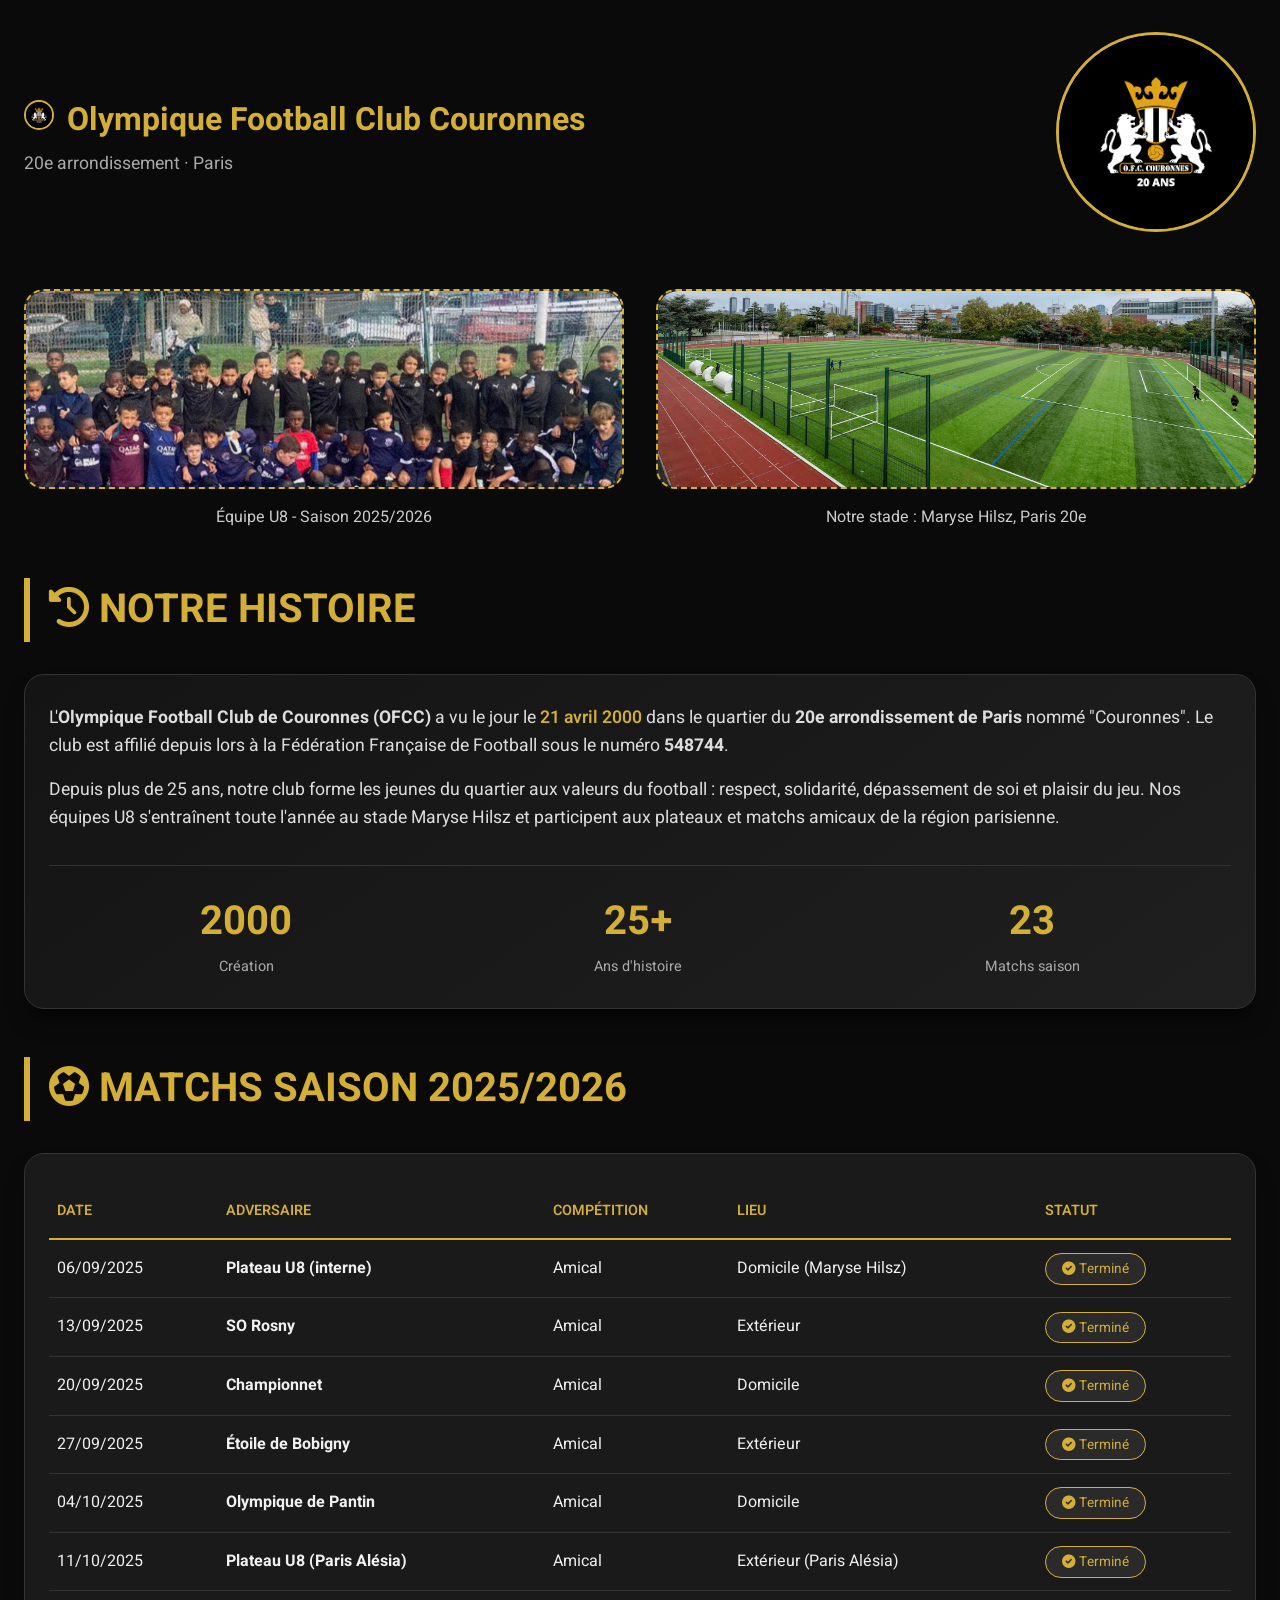
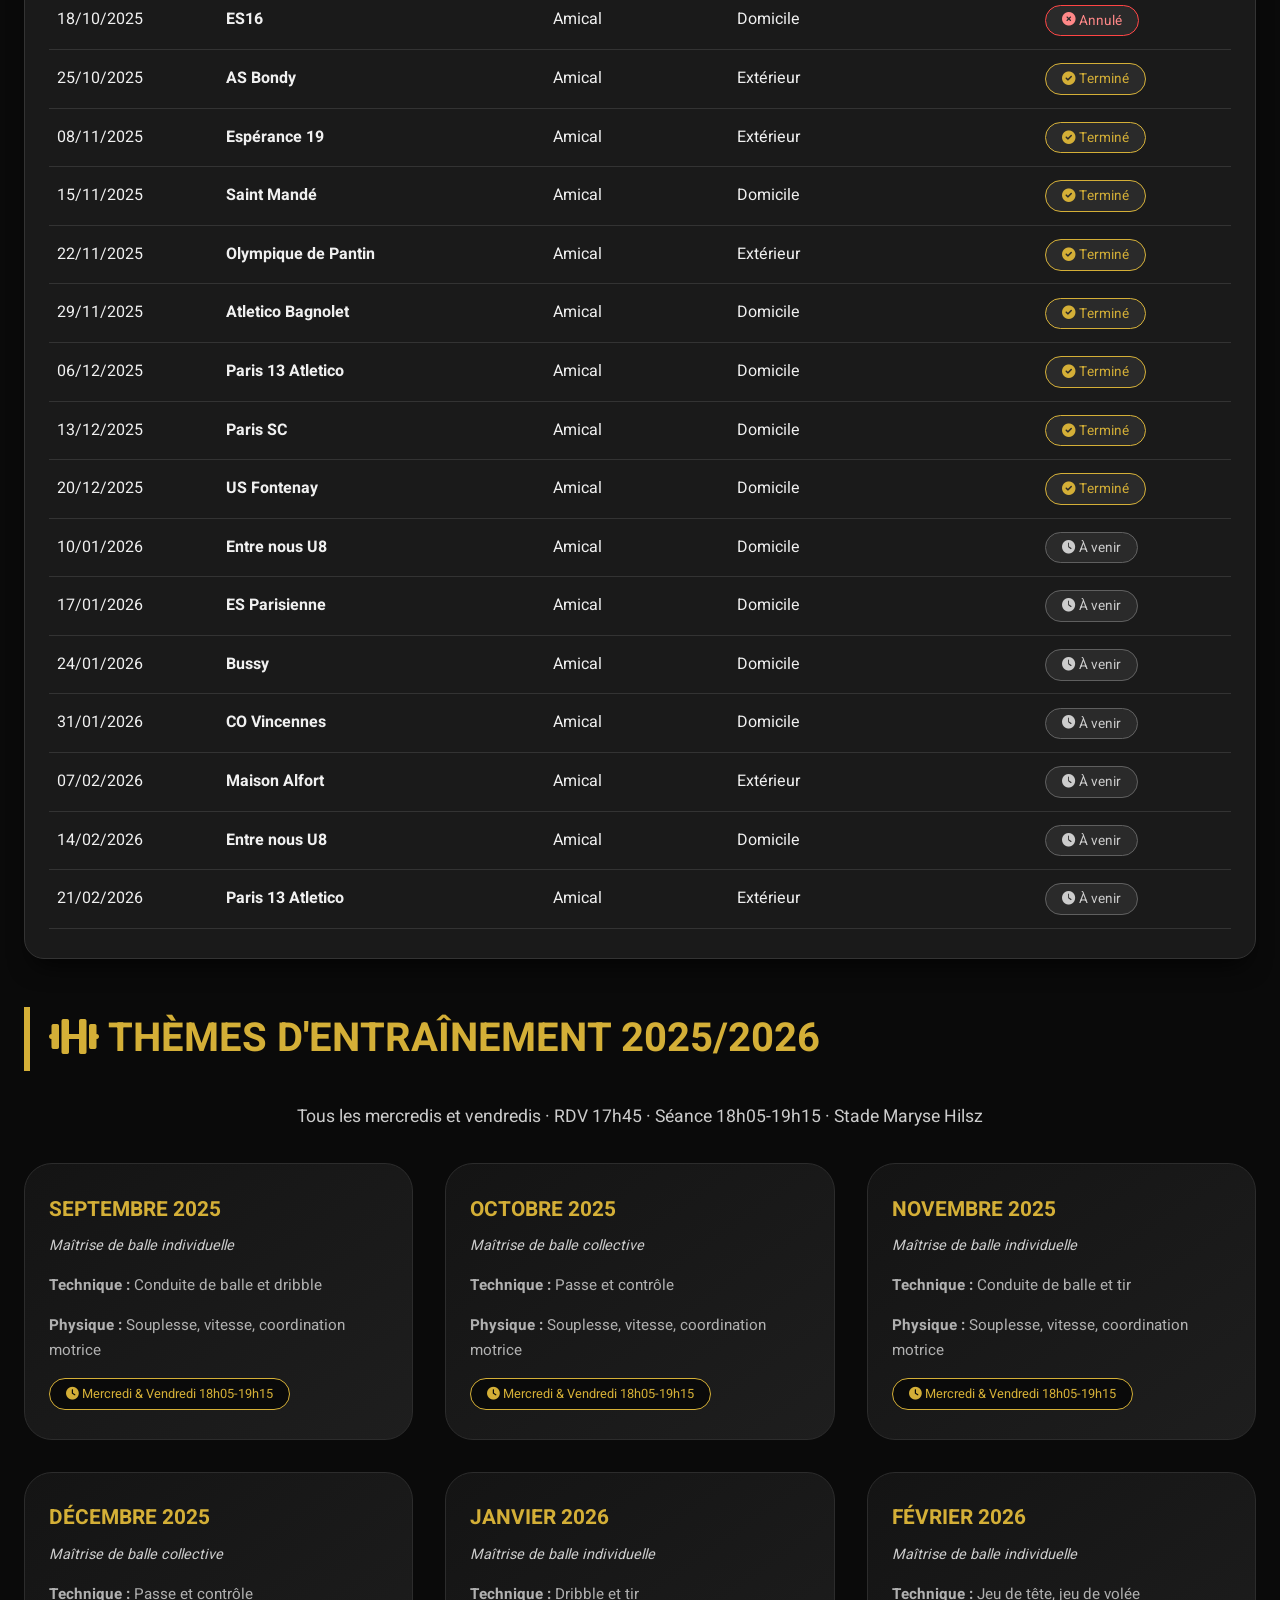
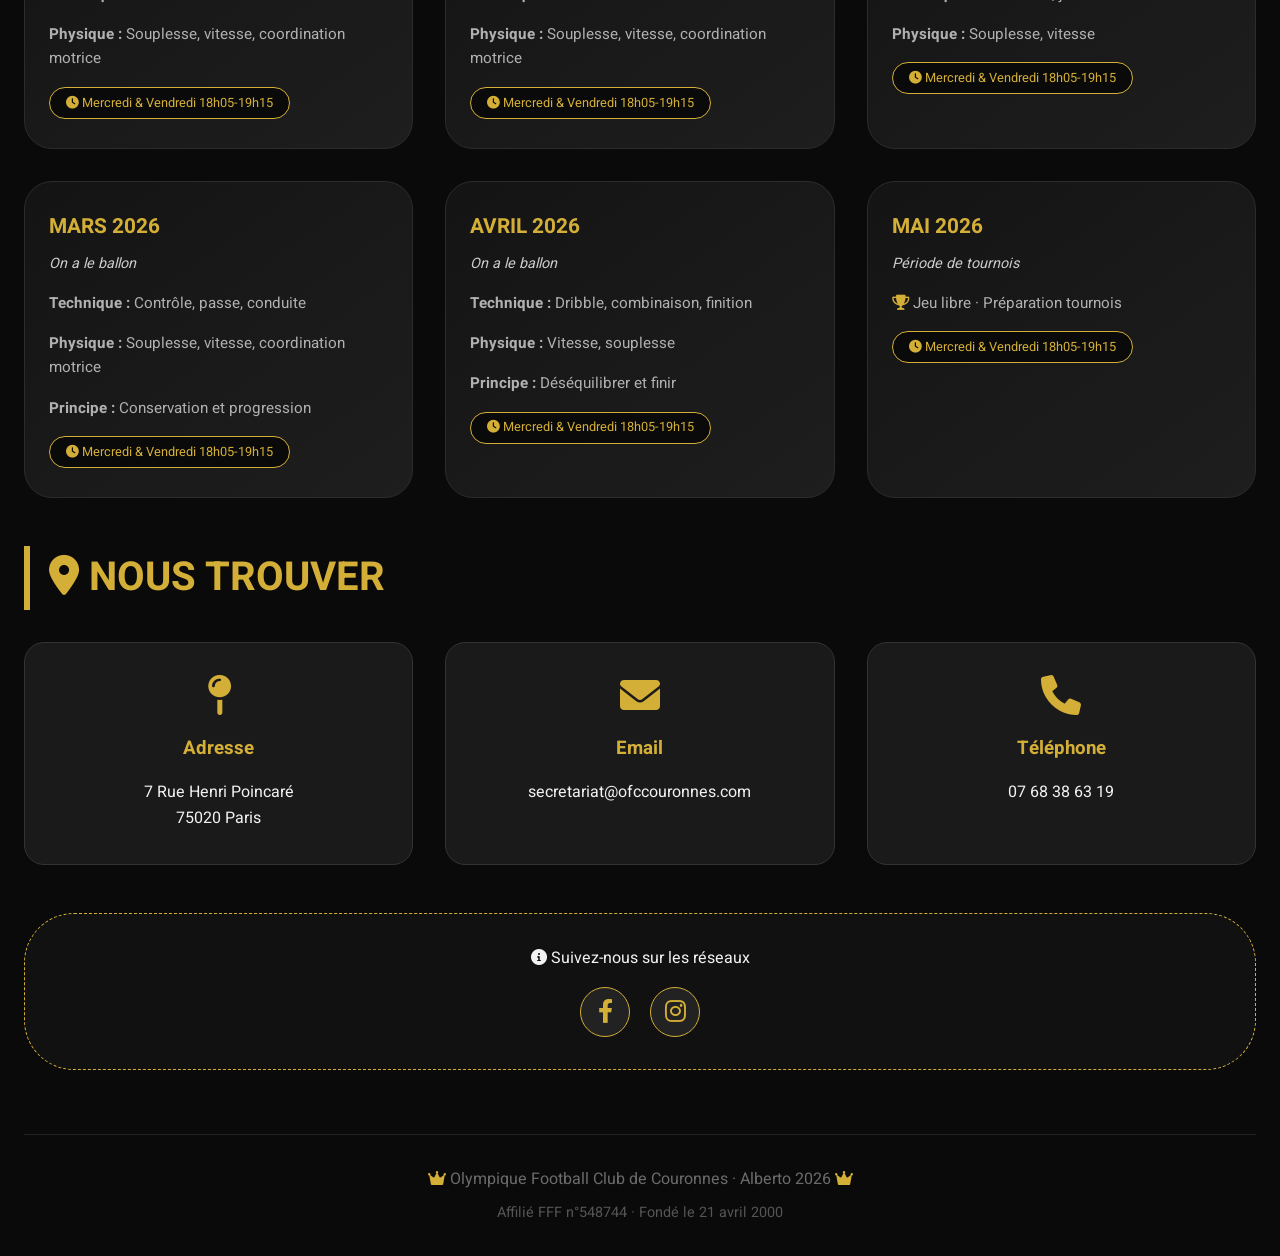
==== commit 767a7c82: "MAJ 10/3/2026" ====
--- a/index.html
+++ b/index.html
@@ -1,719 +1,156 @@
 <!DOCTYPE html>
-<html lang="en">
-
+<html lang="fr">
 <head>
-    <meta charset="utf-8">
-    <title>Poseify - Modeling Agency Website Template</title>
-    <meta content="width=device-width, initial-scale=1.0" name="viewport">
-    <meta content="" name="keywords">
-    <meta content="" name="description">
-
-    <!-- Favicon -->
-    <link href="img/favicon.ico" rel="icon">
-
-    <!-- Google Web Fonts -->
+    <meta charset="UTF-8">
+    <meta name="viewport" content="width=device-width, initial-scale=1.0">
+    <title>OFCC - U8</title>
+    <!-- Google Fonts & Font Awesome -->
     <link rel="preconnect" href="https://fonts.googleapis.com">
     <link rel="preconnect" href="https://fonts.gstatic.com" crossorigin>
-    <link href="https://fonts.googleapis.com/css2?family=Josefin+Sans:wght@300;700&family=Work+Sans:wght@400;600&display=swap" rel="stylesheet">
+    <link href="https://fonts.googleapis.com/css2?family=Heebo:wght@300;400;500;600;700&display=swap" rel="stylesheet">
+    <link rel="stylesheet" href="https://cdnjs.cloudflare.com/ajax/libs/font-awesome/6.0.0-beta3/css/all.min.css">
+    <!-- CSS externe -->
+    <link rel="stylesheet" href="css/style.css">
+</head>
+<body>
+    <div class="container">
+        <!-- ===== HEADER ===== -->
+        <div class="hero">
+            <div class="hero-text">
+                <h2>
+                    <!-- Logo cliquable en petit à la place de ⚡ -->
+                    <a href="img/images.png" target="_blank" class="mini-logo-link">
+                        <img src="img/images.png" alt="Logo OFCC" class="mini-logo">
+                    </a>
+                    <span>Olympique Football Club Couronnes</span>
+                </h2>
+                <p class="hero-sous-titre">20e arrondissement · Paris</p>
+            </div>
+            <div class="hero-logo">
+                <!-- Grand logo cliquable -->
+                <a href="img/images.png" target="_blank" class="logo-link">
+                    <div class="logo-placeholder">
+                        <img src="img/images.png" alt="Logo OFCC" class="logo-img">
+                    </div>
+                </a>
+            </div>
+        </div>
 
-    <!-- Icon Font Stylesheet -->
-    <link href="https://cdnjs.cloudflare.com/ajax/libs/font-awesome/7.0.0/css/all.min.css" rel="stylesheet">
-    <link href="https://cdn.jsdelivr.net/npm/bootstrap-icons@1.4.1/font/bootstrap-icons.css" rel="stylesheet">
+        <!-- ===== PHOTO D'ÉQUIPE / STADE (CLIQUABLES) ===== -->
+        <div class="media-placeholders">
+            <div class="media-card">
+                <a href="img/ofcc U8 202526.jpg" target="_blank" class="media-link">
+                    <div class="placeholder-img team-placeholder">
+                        <img src="img/ofcc U8 202526.jpg" alt="Photo équipe U8" class="media-img">
+                    </div>
+                </a>
+                <p>Équipe U8 - Saison 2025/2026</p>
+            </div>
+            <div class="media-card">
+                <a href="img/Stade.jpg" target="_blank" class="media-link">
+                    <div class="placeholder-img stadium-placeholder">
+                        <img src="img/Stade.jpg" alt="Stade Maryse Hilsz" class="media-img">
+                    </div>
+                </a>
+                <p>Notre stade : Maryse Hilsz, Paris 20e</p>
+            </div>
+        </div>
 
-    <!-- Libraries Stylesheet -->
-    <link href="lib/animate/animate.min.css" rel="stylesheet">
-    <link href="lib/lightbox/css/lightbox.min.css" rel="stylesheet">
-    <link href="lib/owlcarousel/assets/owl.carousel.min.css" rel="stylesheet">
-
-    <!-- Customized Bootstrap Stylesheet -->
-    <link href="css/bootstrap.min.css" rel="stylesheet">
-
-    <!-- Template Stylesheet -->
-    <link href="css/style.css" rel="stylesheet">
-</head>
-
-<body>
-    <!-- Spinner Start -->
-    <div id="spinner" class="show bg-dark position-fixed translate-middle w-100 vh-100 top-50 start-50 d-flex align-items-center justify-content-center">
-        <div class="spinner-grow text-primary" style="width: 3rem; height: 3rem;" role="status">
-            <span class="sr-only">Loading...</span>
-        </div>
-    </div>
-    <!-- Spinner End -->
-
-
-    <!-- Header Start -->
-     <div class="container-fluid p-0">
-        <nav class="navbar navbar-expand-lg navbar-dark px-lg-5">
-            <a href="index.html" class="navbar-brand ms-4 ms-lg-0">
-                <h2 class="mb-0 text-primary text-uppercase"><i class="fa-regular fa-face-smile me-1"></i>Poseify</h2>
-            </a>
-            <button type="button" class="navbar-toggler me-4" data-bs-toggle="collapse" data-bs-target="#navbarCollapse">
-                <span class="navbar-toggler-icon"></span>
-            </button>
-            <div class="collapse navbar-collapse" id="navbarCollapse">
-                <div class="navbar-nav mx-auto p-4 p-lg-0">
-                    <a href="index.html" class="nav-item nav-link active">Home</a>
-                    <a href="about.html" class="nav-item nav-link">About</a>
-                    <a href="service.html" class="nav-item nav-link">Services</a>
-                    <a href="portfolio.html" class="nav-item nav-link">Portfolio</a>
-                    <div class="nav-item dropdown">
-                        <a href="#" class="nav-link dropdown-toggle" data-bs-toggle="dropdown">Pages</a>
-                        <div class="dropdown-menu m-0">
-                            <a href="team.html" class="dropdown-item">Our Models</a>
-                            <a href="testimonial.html" class="dropdown-item">Testimonial</a>
-                            <a href="404.html" class="dropdown-item">404 Page</a>
-                        </div>
+        <!-- ===== INTRODUCTION & HISTOIRE ===== -->
+        <section class="histoire-section">
+            <h1><i class="fas fa-history"></i> NOTRE HISTOIRE</h1>
+            <div class="card histoire-card">
+                <p class="histoire-texte">L'<strong>Olympique Football Club de Couronnes (OFCC)</strong> a vu le jour le <span class="gold-text">21 avril 2000</span> dans le quartier du <strong>20e arrondissement de Paris</strong> nommé "Couronnes". Le club est affilié depuis lors à la Fédération Française de Football sous le numéro <strong>548744</strong>.</p>
+                <p class="histoire-texte">Depuis plus de 25 ans, notre club forme les jeunes du quartier aux valeurs du football : respect, solidarité, dépassement de soi et plaisir du jeu. Nos équipes U8 s'entraînent toute l'année au stade Maryse Hilsz et participent aux plateaux et matchs amicaux de la région parisienne.</p>
+                <div class="chiffres-cles">
+                    <div class="chiffre-item">
+                        <span class="chiffre">2000</span>
+                        <span class="chiffre-label">Création</span>
                     </div>
-                    <a href="contact.html" class="nav-item nav-link">Contact</a>
-                </div>
-                <div class="d-none d-lg-flex">
-                    <a class="btn btn-sm-square btn-outline-primary border-2 ms-1" href=""><i class="fab fa-x-twitter"></i></a>
-                    <a class="btn btn-sm-square btn-outline-primary border-2 ms-1" href=""><i class="fab fa-facebook-f"></i></a>
-                    <a class="btn btn-sm-square btn-outline-primary border-2 ms-1" href=""><i class="fab fa-youtube"></i></a>
-                </div>
-            </div>
-        </nav>
-
-        <div id="header-carousel" class="carousel slide" data-bs-ride="carousel">
-            <div class="carousel-inner">
-                <div class="carousel-item active">
-                    <img class="w-100" src="img/carousel-1.jpg" alt="Image">
-                    <div class="carousel-caption d-flex flex-column align-items-center justify-content-center">
-                        <div class="title mx-5 px-5 animated slideInDown">
-                            <div class="title-center">
-                                <h5>Welcome</h5>
-                                <h1 class="display-1">Modeling Agency</h1>
-                            </div>
-                        </div>
-                        <p class="fs-5 mb-5 animated slideInDown">Lorem ipsum dolor sit amet, consectetur adipiscing elit.<br> Sed erat lectus, venenatis sit amet egestas eget, aliquet a nisl.</p>
-                        <a href="" class="btn btn-outline-primary border-2 py-3 px-5 animated slideInDown">Explore More</a>
+                    <div class="chiffre-item">
+                        <span class="chiffre">25+</span>
+                        <span class="chiffre-label">Ans d'histoire</span>
                     </div>
-                </div>
-                <div class="carousel-item">
-                    <img class="w-100" src="img/carousel-2.jpg" alt="Image">
-                    <div class="carousel-caption d-flex flex-column align-items-center justify-content-center">
-                        <div class="title mx-5 px-5 animated slideInDown">
-                            <div class="title-center">
-                                <h5>Welcome</h5>
-                                <h1 class="display-1">Modeling Agency</h1>
-                            </div>
-                        </div>
-                        <p class="fs-5 mb-5 animated slideInDown">Lorem ipsum dolor sit amet, consectetur adipiscing elit.<br> Sed erat lectus, venenatis sit amet egestas eget, aliquet a nisl.</p>
-                        <a href="" class="btn btn-outline-primary border-2 py-3 px-5 animated slideInDown">Explore More</a>
+                    <div class="chiffre-item">
+                        <span class="chiffre">23</span>
+                        <span class="chiffre-label">Matchs saison</span>
                     </div>
                 </div>
             </div>
-            <button class="carousel-control-prev" type="button" data-bs-target="#header-carousel"
-                data-bs-slide="prev">
-                <span class="carousel-control-prev-icon" aria-hidden="true"></span>
-                <span class="visually-hidden">Previous</span>
-            </button>
-            <button class="carousel-control-next" type="button" data-bs-target="#header-carousel"
-                data-bs-slide="next">
-                <span class="carousel-control-next-icon" aria-hidden="true"></span>
-                <span class="visually-hidden">Next</span>
-            </button>
-        </div>
-     </div>
-    <!-- Header End -->
+        </section>
 
+        <!-- ===== MATCHES EFFECTUÉS (TOUS) ===== -->
+        <section class="matchs-section">
+            <h1><i class="fas fa-futbol"></i> MATCHS SAISON 2025/2026</h1>
+            <div class="card">
+                <table class="match-table">
+                    <thead>
+                        <tr>
+                            <th>Date</th>
+                            <th>Adversaire</th>
+                            <th>Compétition</th>
+                            <th>Lieu</th>
+                            <th>Statut</th>
+                        </tr>
+                    </thead>
+                    <tbody id="matchs-body">
+                        <!-- Rempli via JavaScript -->
+                    </tbody>
+                </table>
+            </div>
+        </section>
 
-    <!-- About Start -->
-    <div class="container-fluid">
-        <div class="container">
-            <div class="row g-5 align-items-center">
-                <div class="col-lg-7 pb-0 pb-lg-5 py-5">
-                    <div class="pb-0 pb-lg-5 py-5">
-                        <div class="title wow fadeInUp" data-wow-delay="0.1s">
-                            <div class="title-left">
-                                <h5>History</h5>
-                                <h1>About Our Agency</h1>
-                            </div>
-                        </div>
-                        <p class="mb-4 wow fadeInUp" data-wow-delay="0.2s">Tempor erat elitr rebum at clita. Diam dolor diam ipsum sit. Aliqu diam amet diam et eos. Clita erat ipsum et lorem et sit, sed stet lorem sit clita duo justo magna dolore erat amet. Stet no et lorem dolor et diam, amet duo ut dolore vero eos.</p>
-                        <ul class="list-group list-group-flush mb-5 wow fadeInUp" data-wow-delay="0.3s">
-                            <li class="list-group-item bg-dark text-body border-secondary ps-0">
-                                <i class="fa fa-check-circle text-primary me-1"></i> Lorem ipsum dolor sit amet consectetur elit.
-                            </li>
-                            <li class="list-group-item bg-dark text-body border-secondary ps-0">
-                                <i class="fa fa-check-circle text-primary me-1"></i> Donec vehicula, sem ut tempus tempus.
-                            </li>
-                            <li class="list-group-item bg-dark text-body border-secondary ps-0">
-                                <i class="fa fa-check-circle text-primary me-1"></i> Morbi mi dapibus, feugiat nisi non mollis justo.
-                            </li>
-                        </ul>
-                        <div class="row wow fadeInUp" data-wow-delay="0.4s">
-                            <div class="col-6">
-                                <a href="" class="btn btn-outline-primary border-2 py-3 w-100">Become A Model</a>
-                            </div>
-                            <div class="col-6">
-                                <a href="" class="btn btn-primary py-3 w-100">Schedule Casting</a>
-                            </div>
-                        </div>
-                    </div>
+        <!-- ===== THÈMES D'ENTRAÎNEMENT ===== -->
+        <section class="themes-section">
+            <h1><i class="fas fa-dumbbell"></i> THÈMES D'ENTRAÎNEMENT 2025/2026</h1>
+            <p class="section-sous-titre">Tous les mercredis et vendredis · RDV 17h45 · Séance 18h05-19h15 · Stade Maryse Hilsz</p>
+            
+            <div class="themes-grid" id="themes-container">
+                <!-- Rempli via JavaScript -->
+            </div>
+        </section>
+
+        <!-- ===== CONTACT & COORDONNÉES ===== -->
+        <section class="contact-section">
+            <h1><i class="fas fa-map-marker-alt"></i> NOUS TROUVER</h1>
+            <div class="contact-grid">
+                <div class="contact-card">
+                    <i class="fas fa-map-pin gold-icon"></i>
+                    <h3>Adresse</h3>
+                    <p>7 Rue Henri Poincaré<br>75020 Paris</p>
                 </div>
-                <div class="col-lg-5 wow fadeInUp" data-wow-delay="0.5s">
-                    <img class="img-fluid" src="img/about.png" alt="">
+                <div class="contact-card">
+                    <i class="fas fa-envelope gold-icon"></i>
+                    <h3>Email</h3>
+                    <p>secretariat@ofccouronnes.com</p>
+                </div>
+                <div class="contact-card">
+                    <i class="fas fa-phone gold-icon"></i>
+                    <h3>Téléphone</h3>
+                    <p>07 68 38 63 19</p>
                 </div>
             </div>
+            <div class="social-placeholder">
+    <p><i class="fas fa-info-circle"></i> Suivez-nous sur les réseaux</p>
+    <div class="social-icons">
+        <a href="https://www.facebook.com/ofccouronnes" target="_blank" class="social-icon">
+            <i class="fab fa-facebook-f"></i>
+        </a>
+        <a href="https://www.instagram.com/couronnesofc?igsh=MWx4dmF5a25seGt4NA==" target="_blank" class="social-icon">
+            <i class="fab fa-instagram"></i>
+        </a>
+    </div>
+</div>
+        </section>
+
+        <!-- ===== FOOTER ===== -->
+        <div class="footer">
+            <p><i class="fas fa-crown gold-text"></i> Olympique Football Club de Couronnes · Alberto 2026 <i class="fas fa-crown gold-text"></i></p>
+            <p class="footer-affiliation">Affilié FFF n°548744 · Fondé le 21 avril 2000</p>
         </div>
     </div>
-    <!-- About End -->
 
-
-    <!-- Banner Start -->
-    <div class="container-fluid py-5 bg-secondary">
-        <div class="container py-5">
-            <div class="row g-0 justify-content-center">
-                <div class="col-lg-7 text-center">
-                    <div class="title mx-5 px-5 wow fadeInUp" data-wow-delay="0.1s">
-                        <div class="title-center">
-                            <h5>Casting</h5>
-                            <h1>Want to be a Model?</h1>
-                        </div>
-                    </div>
-                    <p class="fs-5 mb-5 wow fadeInUp" data-wow-delay="0.2s">Lorem ipsum dolor sit amet, consectetur adipiscing elit. Sed erat lectus, venenatis sit amet egestas eget, aliquet a nisl.</p>
-                    <div class="position-relative wow fadeInUp" data-wow-delay="0.3s">
-                        <input class="form-control border-0 bg-dark rounded-pill w-100 py-4 ps-4 pe-5" type="text" placeholder="Your email">
-                        <button type="button" class="btn btn-primary py-3 px-4 position-absolute top-0 end-0 me-2" style="margin-top: 7px;">SignUp</button>
-                    </div>
-                </div>
-            </div>
-        </div>
-    </div>
-    <!-- Banner End -->
-
-
-    <!-- Service Start -->
-    <div class="container-fluid py-5">
-        <div class="container py-5">
-            <div class="text-center">
-                <div class="title wow fadeInUp" data-wow-delay="0.1s">
-                    <div class="title-center">
-                        <h5>Services</h5>
-                        <h1>How We Help You</h1>
-                    </div>
-                </div>
-            </div>
-            <div class="service-item service-item-left">
-                <div class="row g-0 align-items-center">
-                    <div class="col-md-5">
-                        <div class="service-img p-5 wow fadeInRight" data-wow-delay="0.2s">
-                            <img class="img-fluid rounded-circle" src="img/service-1.jpg" alt="">
-                        </div>
-                    </div>
-                    <div class="col-md-7">
-                        <div class="service-text px-5 px-md-0 py-md-5 wow fadeInRight" data-wow-delay="0.5s">
-                            <h3 class="text-uppercase">Fashion Shows</h3>
-                            <p class="mb-4">Lorem ipsum dolor sit amet, consectetur adipiscing elit. Etiam feugiat fermentum urna, sed gravida enim eleifend vitae. Ut rhoncus non metus at convallis. Maecenas pharetra placerat mauris. Phasellus quis egestas dui. Nullam ornare consectetur rhoncus. Praesent elit mauris, feugiat quis convallis et, egestas a tellus.</p>
-                            <a class="btn btn-outline-primary border-2 px-4" href="">Read More <i class="fa fa-arrow-right ms-1"></i></a>
-                        </div>
-                    </div>
-                </div>
-            </div>
-            <div class="service-item service-item-right">
-                <div class="row g-0 align-items-center">
-                    <div class="col-md-5 order-md-1 text-md-end">
-                        <div class="service-img p-5 wow fadeInLeft" data-wow-delay="0.2s">
-                            <img class="img-fluid rounded-circle" src="img/service-2.jpg" alt="">
-                        </div>
-                    </div>
-                    <div class="col-md-7">
-                        <div class="service-text px-5 px-md-0 py-md-5 text-md-end wow fadeInLeft" data-wow-delay="0.5s">
-                            <h3 class="text-uppercase">Corporate Events</h3>
-                            <p class="mb-4">Lorem ipsum dolor sit amet, consectetur adipiscing elit. Etiam feugiat fermentum urna, sed gravida enim eleifend vitae. Ut rhoncus non metus at convallis. Maecenas pharetra placerat mauris. Phasellus quis egestas dui. Nullam ornare consectetur rhoncus. Praesent elit mauris, feugiat quis convallis et, egestas a tellus.</p>
-                            <a class="btn btn-outline-primary border-2 px-4" href="">Read More <i class="fa fa-arrow-right ms-1"></i></a>
-                        </div>
-                    </div>
-                </div>
-            </div>
-            <div class="service-item service-item-left">
-                <div class="row g-0 align-items-center">
-                    <div class="col-md-5">
-                        <div class="service-img p-5 wow fadeInRight" data-wow-delay="0.2s">
-                            <img class="img-fluid rounded-circle" src="img/service-3.jpg" alt="">
-                        </div>
-                    </div>
-                    <div class="col-md-7">
-                        <div class="service-text px-5 px-md-0 py-md-5 wow fadeInRight" data-wow-delay="0.5s">
-                            <h3 class="text-uppercase">Commercial Photo Shots</h3>
-                            <p class="mb-4">Lorem ipsum dolor sit amet, consectetur adipiscing elit. Etiam feugiat fermentum urna, sed gravida enim eleifend vitae. Ut rhoncus non metus at convallis. Maecenas pharetra placerat mauris. Phasellus quis egestas dui. Nullam ornare consectetur rhoncus. Praesent elit mauris, feugiat quis convallis et, egestas a tellus.</p>
-                            <a class="btn btn-outline-primary border-2 px-4" href="">Read More <i class="fa fa-arrow-right ms-1"></i></a>
-                        </div>
-                    </div>
-                </div>
-            </div>
-            <div class="service-item service-item-right">
-                <div class="row g-0 align-items-center">
-                    <div class="col-md-5 order-md-1 text-md-end">
-                        <div class="service-img p-5 wow fadeInLeft" data-wow-delay="0.2s">
-                            <img class="img-fluid rounded-circle" src="img/service-4.jpg" alt="">
-                        </div>
-                    </div>
-                    <div class="col-md-7">
-                        <div class="service-text px-5 px-md-0 py-md-5 text-md-end wow fadeInLeft" data-wow-delay="0.5s">
-                            <h3 class="text-uppercase">Professional Modeling</h3>
-                            <p class="mb-4">Lorem ipsum dolor sit amet, consectetur adipiscing elit. Etiam feugiat fermentum urna, sed gravida enim eleifend vitae. Ut rhoncus non metus at convallis. Maecenas pharetra placerat mauris. Phasellus quis egestas dui. Nullam ornare consectetur rhoncus. Praesent elit mauris, feugiat quis convallis et, egestas a tellus.</p>
-                            <a class="btn btn-outline-primary border-2 px-4" href="">Read More <i class="fa fa-arrow-right ms-1"></i></a>
-                        </div>
-                    </div>
-                </div>
-            </div>
-        </div>
-    </div>
-    <!-- Service End -->
-
-
-    <!-- Portfolio Start -->
-    <div class="container-fluid py-5 bg-secondary">
-        <div class="container py-5">
-            <div class="row g-0">
-                <div class="col-sm-12 col-md-8 col-lg-6">
-                    <div class="h-100 p-5 bg-dark d-flex align-items-center justify-content-center">
-                        <div class="title mb-0 wow fadeIn" data-wow-delay="0.1s">
-                            <div class="title-left">
-                                <h5>Portfolio</h5>
-                                <h1>Our Works</h1>
-                            </div>
-                        </div>
-                    </div>
-                </div>
-                <div class="col-sm-6 col-md-4 col-lg-3 wow fadeIn" data-wow-delay="0.3s">
-                    <div class="portfolio-item overflow-hidden">
-                        <img class="img-fluid" src="img/portfolio-1.jpg" alt="">
-                        <div class="portfolio-overlay">
-                            <div class="portfolio-btn">
-                                <a class="btn btn-lg-square btn-outline-primary border-2 mx-1" href="img/portfolio-1.jpg" data-lightbox="portfolio"><i class="fa fa-eye"></i></a>
-                                <a class="btn btn-lg-square btn-outline-primary border-2 mx-1" href=""><i class="fa fa-link"></i></a>
-                            </div>
-                            <div class="portfolio-name">
-                                <h5 class="text-uppercase mb-0">Jessica Lee</h5>
-                            </div>
-                        </div>
-                    </div>
-                </div>
-                <div class="col-sm-6 col-md-4 col-lg-3 wow fadeIn" data-wow-delay="0.5s">
-                    <div class="portfolio-item overflow-hidden">
-                        <img class="img-fluid" src="img/portfolio-2.jpg" alt="">
-                        <div class="portfolio-overlay">
-                            <div class="portfolio-btn">
-                                <a class="btn btn-lg-square btn-outline-primary border-2 mx-1" href="img/portfolio-2.jpg" data-lightbox="portfolio"><i class="fa fa-eye"></i></a>
-                                <a class="btn btn-lg-square btn-outline-primary border-2 mx-1" href=""><i class="fa fa-link"></i></a>
-                            </div>
-                            <div class="portfolio-name">
-                                <h5 class="text-uppercase mb-0">Joanne Irwin</h5>
-                            </div>
-                        </div>
-                    </div>
-                </div>
-                <div class="col-sm-6 col-md-4 col-lg-3 wow fadeIn" data-wow-delay="0.1s">
-                    <div class="portfolio-item overflow-hidden">
-                        <img class="img-fluid" src="img/portfolio-3.jpg" alt="">
-                        <div class="portfolio-overlay">
-                            <div class="portfolio-btn">
-                                <a class="btn btn-lg-square btn-outline-primary border-2 mx-1" href="img/portfolio-3.jpg" data-lightbox="portfolio"><i class="fa fa-eye"></i></a>
-                                <a class="btn btn-lg-square btn-outline-primary border-2 mx-1" href=""><i class="fa fa-link"></i></a>
-                            </div>
-                            <div class="portfolio-name">
-                                <h5 class="text-uppercase mb-0">Sarah Quinn</h5>
-                            </div>
-                        </div>
-                    </div>
-                </div>
-                <div class="col-sm-6 col-md-4 col-lg-3 wow fadeIn" data-wow-delay="0.3s">
-                    <div class="portfolio-item overflow-hidden">
-                        <img class="img-fluid" src="img/portfolio-4.jpg" alt="">
-                        <div class="portfolio-overlay">
-                            <div class="portfolio-btn">
-                                <a class="btn btn-lg-square btn-outline-primary border-2 mx-1" href="img/portfolio-4.jpg" data-lightbox="portfolio"><i class="fa fa-eye"></i></a>
-                                <a class="btn btn-lg-square btn-outline-primary border-2 mx-1" href=""><i class="fa fa-link"></i></a>
-                            </div>
-                            <div class="portfolio-name">
-                                <h5 class="text-uppercase mb-0">Pamela Torney</h5>
-                            </div>
-                        </div>
-                    </div>
-                </div>
-                <div class="col-sm-6 col-md-4 col-lg-3 wow fadeIn" data-wow-delay="0.5s">
-                    <div class="portfolio-item overflow-hidden">
-                        <img class="img-fluid" src="img/portfolio-5.jpg" alt="">
-                        <div class="portfolio-overlay">
-                            <div class="portfolio-btn">
-                                <a class="btn btn-lg-square btn-outline-primary border-2 mx-1" href="img/portfolio-5.jpg" data-lightbox="portfolio"><i class="fa fa-eye"></i></a>
-                                <a class="btn btn-lg-square btn-outline-primary border-2 mx-1" href=""><i class="fa fa-link"></i></a>
-                            </div>
-                            <div class="portfolio-name">
-                                <h5 class="text-uppercase mb-0">Lana Anderson</h5>
-                            </div>
-                        </div>
-                    </div>
-                </div>
-                <div class="col-sm-6 col-md-4 col-lg-3 wow fadeIn" data-wow-delay="0.7s">
-                    <div class="portfolio-item overflow-hidden">
-                        <img class="img-fluid" src="img/portfolio-6.jpg" alt="">
-                        <div class="portfolio-overlay">
-                            <div class="portfolio-btn">
-                                <a class="btn btn-lg-square btn-outline-primary border-2 mx-1" href="img/portfolio-6.jpg" data-lightbox="portfolio"><i class="fa fa-eye"></i></a>
-                                <a class="btn btn-lg-square btn-outline-primary border-2 mx-1" href=""><i class="fa fa-link"></i></a>
-                            </div>
-                            <div class="portfolio-name">
-                                <h5 class="text-uppercase mb-0">Pamela Stonem</h5>
-                            </div>
-                        </div>
-                    </div>
-                </div>
-                <div class="col-sm-6 col-md-4 col-lg-3 wow fadeIn" data-wow-delay="0.1s">
-                    <div class="portfolio-item overflow-hidden">
-                        <img class="img-fluid" src="img/portfolio-7.jpg" alt="">
-                        <div class="portfolio-overlay">
-                            <div class="portfolio-btn">
-                                <a class="btn btn-lg-square btn-outline-primary border-2 mx-1" href="img/portfolio-7.jpg" data-lightbox="portfolio"><i class="fa fa-eye"></i></a>
-                                <a class="btn btn-lg-square btn-outline-primary border-2 mx-1" href=""><i class="fa fa-link"></i></a>
-                            </div>
-                            <div class="portfolio-name">
-                                <h5 class="text-uppercase mb-0">Gillian Rowe</h5>
-                            </div>
-                        </div>
-                    </div>
-                </div>
-                <div class="col-sm-6 col-md-4 col-lg-3 wow fadeIn" data-wow-delay="0.3s">
-                    <div class="portfolio-item overflow-hidden">
-                        <img class="img-fluid" src="img/portfolio-8.jpg" alt="">
-                        <div class="portfolio-overlay">
-                            <div class="portfolio-btn">
-                                <a class="btn btn-lg-square btn-outline-primary border-2 mx-1" href="img/portfolio-8.jpg" data-lightbox="portfolio"><i class="fa fa-eye"></i></a>
-                                <a class="btn btn-lg-square btn-outline-primary border-2 mx-1" href=""><i class="fa fa-link"></i></a>
-                            </div>
-                            <div class="portfolio-name">
-                                <h5 class="text-uppercase mb-0">Naomy Olsen</h5>
-                            </div>
-                        </div>
-                    </div>
-                </div>
-                <div class="col-sm-6 col-md-4 col-lg-3 wow fadeIn" data-wow-delay="0.5s">
-                    <div class="portfolio-item overflow-hidden">
-                        <img class="img-fluid" src="img/portfolio-9.jpg" alt="">
-                        <div class="portfolio-overlay">
-                            <div class="portfolio-btn">
-                                <a class="btn btn-lg-square btn-outline-primary border-2 mx-1" href="img/portfolio-9.jpg" data-lightbox="portfolio"><i class="fa fa-eye"></i></a>
-                                <a class="btn btn-lg-square btn-outline-primary border-2 mx-1" href=""><i class="fa fa-link"></i></a>
-                            </div>
-                            <div class="portfolio-name">
-                                <h5 class="text-uppercase mb-0">Barbara Serney</h5>
-                            </div>
-                        </div>
-                    </div>
-                </div>
-                <div class="col-sm-6 col-md-4 col-lg-3">
-                    <div class="h-100 p-5 bg-dark d-flex flex-column align-items-center justify-content-center wow fadeIn" data-wow-delay="0.7s">
-                        <a href="" class="btn btn-outline-primary border-2 py-3 w-100 mb-3">Become A Model</a>
-                        <a href="" class="btn btn-primary py-3 w-100">Schedule Casting</a>
-                    </div>
-                </div>
-            </div>
-        </div>
-    </div>
-    <!-- Portfolio End -->
-    
-
-    <!-- Team Start -->
-    <div class="container-fluid py-5">
-        <div class="container py-5">
-            <div class="text-center">
-                <div class="title wow fadeInUp" data-wow-delay="0.1s">
-                    <div class="title-center">
-                        <h5>Models</h5>
-                        <h1>Meet Our Models</h1>
-                    </div>
-                </div>
-            </div>
-            <div class="row g-4">
-                <div class="col-lg-3 col-md-6 wow fadeInUp" data-wow-delay="0.1s">
-                    <div class="team-item">
-                        <div class="team-body">
-                            <div class="team-before">
-                                <span>Age</span>
-                                <span>Height</span>
-                                <span>Weight</span>
-                                <span>Bust</span>
-                                <span>Waist</span>
-                                <span>Hips</span>
-                            </div>
-                            <img class="img-fluid" src="img/team-1.jpg" alt="">
-                            <div class="team-after">
-                                <span>22</span>
-                                <span>185</span>
-                                <span>55</span>
-                                <span>79</span>
-                                <span>59</span>
-                                <span>89</span>
-                            </div>
-                        </div>
-                        <a class="team-name" href="#">
-                            <h5 class="text-uppercase mb-0">Naomy Olsen</h5>
-                        </a>
-                    </div>
-                </div>
-                <div class="col-lg-3 col-md-6 wow fadeInUp" data-wow-delay="0.3s">
-                    <div class="team-item">
-                        <div class="team-body">
-                            <div class="team-before">
-                                <span>Age</span>
-                                <span>Height</span>
-                                <span>Weight</span>
-                                <span>Bust</span>
-                                <span>Waist</span>
-                                <span>Hips</span>
-                            </div>
-                            <img class="img-fluid" src="img/team-2.jpg" alt="">
-                            <div class="team-after">
-                                <span>22</span>
-                                <span>185</span>
-                                <span>55</span>
-                                <span>79</span>
-                                <span>59</span>
-                                <span>89</span>
-                            </div>
-                        </div>
-                        <a class="team-name" href="#">
-                            <h5 class="text-uppercase mb-0">Pamela Torney</h5>
-                        </a>
-                    </div>
-                </div>
-                <div class="col-lg-3 col-md-6 wow fadeInUp" data-wow-delay="0.5s">
-                    <div class="team-item">
-                        <div class="team-body">
-                            <div class="team-before">
-                                <span>Age</span>
-                                <span>Height</span>
-                                <span>Weight</span>
-                                <span>Bust</span>
-                                <span>Waist</span>
-                                <span>Hips</span>
-                            </div>
-                            <img class="img-fluid" src="img/team-3.jpg" alt="">
-                            <div class="team-after">
-                                <span>22</span>
-                                <span>185</span>
-                                <span>55</span>
-                                <span>79</span>
-                                <span>59</span>
-                                <span>89</span>
-                            </div>
-                        </div>
-                        <a class="team-name" href="#">
-                            <h5 class="text-uppercase mb-0">Joanne Irwin</h5>
-                        </a>
-                    </div>
-                </div>
-                <div class="col-lg-3 col-md-6 wow fadeInUp" data-wow-delay="0.7s">
-                    <div class="team-item">
-                        <div class="team-body">
-                            <div class="team-before">
-                                <span>Age</span>
-                                <span>Height</span>
-                                <span>Weight</span>
-                                <span>Bust</span>
-                                <span>Waist</span>
-                                <span>Hips</span>
-                            </div>
-                            <img class="img-fluid" src="img/team-4.jpg" alt="">
-                            <div class="team-after">
-                                <span>22</span>
-                                <span>185</span>
-                                <span>55</span>
-                                <span>79</span>
-                                <span>59</span>
-                                <span>89</span>
-                            </div>
-                        </div>
-                        <a class="team-name" href="#">
-                            <h5 class="text-uppercase mb-0">Gillian Rowe</h5>
-                        </a>
-                    </div>
-                </div>
-                <div class="col-lg-3 col-md-6 wow fadeInUp" data-wow-delay="0.1s">
-                    <div class="team-item">
-                        <div class="team-body">
-                            <div class="team-before">
-                                <span>Age</span>
-                                <span>Height</span>
-                                <span>Weight</span>
-                                <span>Bust</span>
-                                <span>Waist</span>
-                                <span>Hips</span>
-                            </div>
-                            <img class="img-fluid" src="img/team-5.jpg" alt="">
-                            <div class="team-after">
-                                <span>22</span>
-                                <span>185</span>
-                                <span>55</span>
-                                <span>79</span>
-                                <span>59</span>
-                                <span>89</span>
-                            </div>
-                        </div>
-                        <a class="team-name" href="#">
-                            <h5 class="text-uppercase mb-0">Naomy Olsen</h5>
-                        </a>
-                    </div>
-                </div>
-                <div class="col-lg-3 col-md-6 wow fadeInUp" data-wow-delay="0.3s">
-                    <div class="team-item">
-                        <div class="team-body">
-                            <div class="team-before">
-                                <span>Age</span>
-                                <span>Height</span>
-                                <span>Weight</span>
-                                <span>Bust</span>
-                                <span>Waist</span>
-                                <span>Hips</span>
-                            </div>
-                            <img class="img-fluid" src="img/team-6.jpg" alt="">
-                            <div class="team-after">
-                                <span>22</span>
-                                <span>185</span>
-                                <span>55</span>
-                                <span>79</span>
-                                <span>59</span>
-                                <span>89</span>
-                            </div>
-                        </div>
-                        <a class="team-name" href="#">
-                            <h5 class="text-uppercase mb-0">Pamela Torney</h5>
-                        </a>
-                    </div>
-                </div>
-                <div class="col-lg-3 col-md-6 wow fadeInUp" data-wow-delay="0.5s">
-                    <div class="team-item">
-                        <div class="team-body">
-                            <div class="team-before">
-                                <span>Age</span>
-                                <span>Height</span>
-                                <span>Weight</span>
-                                <span>Bust</span>
-                                <span>Waist</span>
-                                <span>Hips</span>
-                            </div>
-                            <img class="img-fluid" src="img/team-7.jpg" alt="">
-                            <div class="team-after">
-                                <span>22</span>
-                                <span>185</span>
-                                <span>55</span>
-                                <span>79</span>
-                                <span>59</span>
-                                <span>89</span>
-                            </div>
-                        </div>
-                        <a class="team-name" href="#">
-                            <h5 class="text-uppercase mb-0">Joanne Irwin</h5>
-                        </a>
-                    </div>
-                </div>
-                <div class="col-lg-3 col-md-6 wow fadeInUp" data-wow-delay="0.7s">
-                    <div class="team-item">
-                        <div class="team-body">
-                            <div class="team-before">
-                                <span>Age</span>
-                                <span>Height</span>
-                                <span>Weight</span>
-                                <span>Bust</span>
-                                <span>Waist</span>
-                                <span>Hips</span>
-                            </div>
-                            <img class="img-fluid" src="img/team-8.jpg" alt="">
-                            <div class="team-after">
-                                <span>22</span>
-                                <span>185</span>
-                                <span>55</span>
-                                <span>79</span>
-                                <span>59</span>
-                                <span>89</span>
-                            </div>
-                        </div>
-                        <a class="team-name" href="#">
-                            <h5 class="text-uppercase mb-0">Gillian Rowe</h5>
-                        </a>
-                    </div>
-                </div>
-            </div>
-        </div>
-    </div>
-    <!-- Team End -->
-
-
-    <!-- Testimonial Start -->
-    <div class="container-fluid py-5 bg-secondary">
-        <div class="container py-5">
-            <div class="text-center">
-                <div class="title wow fadeInUp" data-wow-delay="0.1s">
-                    <div class="title-center">
-                        <h5>Testimonial</h5>
-                        <h1>Our Clients Say</h1>
-                    </div>
-                </div>
-            </div>
-            <div class="owl-carousel testimonial-carousel wow fadeInUp" data-wow-delay="0.3s">
-                <div class="testimonial-item text-center" data-dot="<img class='img-fluid' src='img/testimonial-1.jpg' alt=''>">
-                    <p class="fs-5">Clita clita tempor justo dolor ipsum amet kasd amet duo justo duo duo labore sed sed. Magna ut diam sit et amet stet eos sed clita erat magna elitr erat sit sit erat at rebum justo sea clita.</p>
-                    <h5 class="text-uppercase">Joanne Irwin</h5>
-                    <span class="text-primary">Profession</span>
-                </div>
-                <div class="testimonial-item text-center" data-dot="<img class='img-fluid' src='img/testimonial-2.jpg' alt=''>">
-                    <p class="fs-5">Clita clita tempor justo dolor ipsum amet kasd amet duo justo duo duo labore sed sed. Magna ut diam sit et amet stet eos sed clita erat magna elitr erat sit sit erat at rebum justo sea clita.</p>
-                    <h5 class="text-uppercase">Lana Anderson</h5>
-                    <span class="text-primary">Profession</span>
-                </div>
-                <div class="testimonial-item text-center" data-dot="<img class='img-fluid' src='img/testimonial-3.jpg' alt=''>">
-                    <p class="fs-5">Clita clita tempor justo dolor ipsum amet kasd amet duo justo duo duo labore sed sed. Magna ut diam sit et amet stet eos sed clita erat magna elitr erat sit sit erat at rebum justo sea clita.</p>
-                    <h5 class="text-uppercase">Pamela Torney</h5>
-                    <span class="text-primary">Profession</span>
-                </div>
-            </div>      
-        </div>
-    </div>
-    <!-- Testimonial End -->
-
-
-    <!-- Footer Start -->
-    <div class="container-fluid bg-dark text-light footer py-5 wow fadeIn" data-wow-delay="0.1s">
-        <div class="container text-center py-5">
-            <a href="index.html">
-                <h1 class="display-4 mb-3 text-white text-uppercase"><i class="fa-regular fa-face-smile me-1"></i>Poseify</h1>
-            </a>
-            <div class="d-flex justify-content-center mb-4">
-                <a class="btn btn-lg-square btn-outline-primary border-2 m-1" href=""><i class="fab fa-x-twitter"></i></a>
-                <a class="btn btn-lg-square btn-outline-primary border-2 m-1" href=""><i class="fab fa-facebook-f"></i></a>
-                <a class="btn btn-lg-square btn-outline-primary border-2 m-1" href=""><i class="fab fa-youtube"></i></a>
-                <a class="btn btn-lg-square btn-outline-primary border-2 m-1" href=""><i class="fab fa-linkedin-in"></i></a>
-            </div>
-            <p>&copy; <a class="border-bottom" href="#">Your Site Name</a>, All Right Reserved.</p>
-
-            <!--/*** This template is free as long as you keep the below author’s credit link/attribution link/backlink. ***/-->
-            <!--/*** If you'd like to use the template without the below author’s credit link/attribution link/backlink, ***/-->
-            <!--/*** you can purchase the Credit Removal License from "https://htmlcodex.com/credit-removal". ***/-->
-            <p class="mb-0">Designed By <a class="border-bottom" href="https://htmlcodex.com">HTML Codex</a></p>
-        </div>
-    </div>
-    <!-- Footer End -->
-
-
-    <!-- Back to Top -->
-    <a href="#" class="btn btn-outline-primary border-2 btn-lg-square back-to-top"><i class="bi bi-arrow-up"></i></a>
-
-
-    <!-- JavaScript Libraries -->
-    <script src="https://code.jquery.com/jquery-3.4.1.min.js"></script>
-    <script src="https://cdn.jsdelivr.net/npm/bootstrap@5.0.0/dist/js/bootstrap.bundle.min.js"></script>
-    <script src="lib/wow/wow.min.js"></script>
-    <script src="lib/easing/easing.min.js"></script>
-    <script src="lib/waypoints/waypoints.min.js"></script>
-    <script src="lib/owlcarousel/owl.carousel.min.js"></script>
-    <script src="lib/lightbox/js/lightbox.min.js"></script>
-
-    <!-- Template Javascript -->
+    <!-- JavaScript externe -->
     <script src="js/main.js"></script>
 </body>
-
 </html>
--- a/css/style.css
+++ b/css/style.css
@@ -1,475 +1,427 @@
-/********** Template CSS **********/
-
-.back-to-top {
-    position: fixed;
-    display: none;
-    right: 45px;
-    bottom: 45px;
-    z-index: 99;
-}
-
-
-/*** Spinner ***/
-#spinner {
-    opacity: 0;
-    visibility: hidden;
-    transition: opacity .5s ease-out, visibility 0s linear .5s;
-    z-index: 99999;
-}
-
-#spinner.show {
-    transition: opacity .5s ease-out, visibility 0s linear 0s;
-    visibility: visible;
-    opacity: 1;
-}
-
-
-/*** Button ***/
-.btn {
-    font-weight: 600;
-    transition: .5s;
-    border-radius: 50px;
-}
-
-.btn-square {
-    width: 38px;
-    height: 38px;
-}
-
-.btn-sm-square {
-    width: 32px;
-    height: 32px;
-}
-
-.btn-lg-square {
-    width: 48px;
-    height: 48px;
-}
-
-.btn-square,
-.btn-sm-square,
-.btn-lg-square {
-    padding: 0;
-    display: flex;
-    align-items: center;
-    justify-content: center;
-    font-weight: inherit;
-}
-
-.btn-primary {
-    color: var(--bs-white);
-}
-
-
-/*** Navbar ***/
-.navbar {
-    position: absolute;
+/* style.css - Ajouts pour les images cliquables */
+
+/* Mini logo dans le titre */
+.mini-logo-link {
+    display: inline-block;
+    vertical-align: middle;
+    margin-right: 8px;
+}
+
+.mini-logo {
+    width: 30px;
+    height: 30px;
+    border-radius: 50%;
+    object-fit: cover;
+    border: 2px solid var(--gold);
+    transition: transform 0.2s;
+}
+
+.mini-logo:hover {
+    transform: scale(1.1);
+}
+
+/* Grand logo cliquable */
+.logo-link {
+    text-decoration: none;
+    display: block;
+}
+
+.logo-img {
     width: 100%;
-    top: 0;
-    left: 0;
-    z-index: 9;
-    transition: .5s;
-}
-
-.navbar .navbar-nav .nav-link {
-    margin-right: 25px;
-    padding: 40px 0;
-    color: var(--bs-white);
-    font-size: 17px;
-    text-transform: uppercase;
-    outline: none;
-    transition: .5s;
-}
-
-.navbar .navbar-nav .nav-link:hover,
-.navbar .navbar-nav .nav-link.active {
-    color: var(--bs-primary);
-}
-
-@media (max-width: 991.98px) {
-    .navbar .navbar-nav .nav-link,
-    .navbar.bg-dark .navbar-nav .nav-link {
-        margin-right: 0;
-        padding: 10px 0;
-    }
-
-    .navbar .navbar-nav {
-        margin-top: 8px;
-        border-top: 1px solid var(--bs-light);
-    }
-}
-
-@media (min-width: 992px) {
-    .navbar.bg-dark .navbar-nav .nav-link {
-        padding: 20px 0;
-    }
-
-    .navbar .nav-item .dropdown-menu {
-        display: block;
-        border: none;
-        margin-top: 0;
-        top: 150%;
-        opacity: 0;
-        visibility: hidden;
-        transition: .5s;
-    }
-
-    .navbar .nav-item:hover .dropdown-menu {
-        top: 100%;
-        visibility: visible;
-        transition: .5s;
-        opacity: 1;
-    }
-}
-
-.navbar .dropdown-toggle::after {
-    border: none;
-    content: "\f107";
-    font-family: "Font Awesome 5 Free";
-    font-weight: 900;
-    vertical-align: middle;
-    margin-left: 8px;
-}
-
-
-/*** Header ***/
-.carousel-caption {
-    top: 0;
-    left: 0;
-    right: 0;
-    bottom: 0;
-    padding-top: 100px;
-    background: rgba(0, 0, 0, .7);
-    z-index: 1;
-}
-
-.carousel-control-prev,
-.carousel-control-next {
-    width: 10%;
-}
-
-.carousel-control-prev-icon,
-.carousel-control-next-icon {
-    width: 3rem;
-    height: 3rem;
-}
-
-@media (max-width: 768px) {
-    #header-carousel .carousel-item {
-        position: relative;
-        min-height: 550px;
-    }
-    
-    #header-carousel .carousel-item img {
-        position: absolute;
-        width: 100%;
-        height: 100%;
-        object-fit: cover;
-    }
-}
-
-.page-header {
-    padding-top: 200px;
-    background: linear-gradient(rgba(0, 0, 0, .7), rgba(0, 0, 0, .7)), url(../img/carousel-1.jpg) top center no-repeat;
-    background-size: cover;
-}
-
-.page-header .breadcrumb-item + .breadcrumb-item::before {
-    color: var(--bs-white);
-}
-
-
-/*** Title ***/
-.title {
-    margin-bottom: 2rem;
-}
-
-.title .title-left,
-.title .title-center,
-.title .title-right {
-    display: inline-block;
-    text-transform: uppercase;
-    overflow: hidden;
-}
-
-.title .title-center {
-    text-align: center;
-}
-
-.title .title-right {
-    text-align: right;
-}
-
-.title .title-left h5,
-.title .title-center h5,
-.title .title-right h5 {
-    position: relative;
-    display: inline-block;
-    font-size: 18px;
-    font-weight: 300;
-}
-
-.title .title-left h5::after,
-.title .title-center h5::before,
-.title .title-center h5::after,
-.title .title-right h5::before {
-    position: absolute;
-    content: "";
-    width: 500%;
-    height: 0;
-    top: 9px;
-    border-bottom: 1px solid var(--bs-white);
-}
-
-.title .title-left h5::after,
-.title .title-center h5::after {
-    left: calc(100% + 15px);
-}
-
-.title .title-right h5::before,
-.title .title-center h5::before {
-    right: calc(100% + 15px);
-}
-
-.title .title-left h1,
-.title .title-center h1,
-.title .title-right h1 {
-    border-bottom: 1px solid var(--bs-white);
-}
-
-
-/*** Service ***/
-.service-item {
-    position: relative;
-    margin-top: 2.5rem;
-    overflow: hidden;
-}
-
-.service-item .service-img {
-    position: relative;
-    display: inline-block;
-}
-
-.service-item .service-img::before {
-    position: absolute;
-    content: "";
-    width: calc(100% - 12rem);
-    height: calc(100% - 12rem);
-    top: 50%;
-    left: 50%;
-    transform: translate(-50%, -50%);
-    border: 3rem solid rgba(0, 0, 0, .5);
-    border-radius: 300px;
-    z-index: 1;
-}
-
-.service-item.service-item-left {
-    border-radius: 500px 0 0 500px;
-    background: linear-gradient(to right, var(--bs-secondary), var(--bs-dark));
-}
-
-.service-item.service-item-right {
-    border-radius: 0 500px 500px 0;
-    background: linear-gradient(to left, var(--bs-secondary), var(--bs-dark));
-}
-
-@media (max-width: 767.98px) {
-    .service-item.service-item-left,
-    .service-item.service-item-right {
-        border-radius: 500px 500px 0 0;
-        background: linear-gradient(to bottom, var(--bs-secondary), var(--bs-dark));
-        text-align: center;
-    }
-}
-
-
-/*** Portfolio ***/
-.portfolio-item {
-    position: relative;
-    overflow: hidden;
-}
-
-.portfolio-item::before,
-.portfolio-item::after {
-    position: absolute;
-    content: "";
-    width: 0;
-    height: 100%;
-    top: 0;
-    left: 0;
-    background: rgba(0, 0, 0, .7);
-    transition: .5s;
-}
-
-.portfolio-item::after {
-    left: auto;
-    right: 0;
-}
-
-.portfolio-item:hover::before,
-.portfolio-item:hover::after {
-    width: 50%;
-}
-
-.portfolio-item .portfolio-overlay {
-    position: absolute;
+    height: auto;
+    max-width: 200px;
+    border-radius: 50%;
+    border: 3px solid var(--gold);
+    transition: all 0.3s;
+}
+
+.logo-img:hover {
+    transform: scale(1.05);
+    box-shadow: 0 0 20px var(--gold);
+}
+
+/* Images médias cliquables */
+.media-link {
+    text-decoration: none;
+    display: block;
+}
+
+.media-img {
     width: 100%;
     height: 100%;
-    top: 0;
-    left: 0;
+    object-fit: cover;
+    border-radius: 20px;
+    transition: all 0.3s;
+}
+
+.media-img:hover {
+    transform: scale(1.02);
+    box-shadow: 0 0 15px var(--gold);
+}
+
+/* Ajustement des placeholders pour les images */
+.placeholder-img {
+    background: #222;
+    border: 2px dashed var(--gold);
+    border-radius: 20px;
+    height: 200px;
+    overflow: hidden;
+    position: relative;
+}
+
+.placeholder-img img {
+    width: 100%;
+    height: 100%;
+    object-fit: cover;
+}
+
+/* Message si l'image n'existe pas encore */
+.placeholder-img img[src=""] {
+    display: none;
+}
+
+.placeholder-img:not(:has(img[src])) {
     display: flex;
     flex-direction: column;
     align-items: center;
     justify-content: center;
-    transition: .5s;
-    z-index: 3;
-    opacity: 0;
-}
-
-.portfolio-item:hover .portfolio-overlay {
-    transition-delay: .5s;
-    opacity: 1;
-}
-
-.portfolio-item .portfolio-overlay .portfolio-btn {
+    color: var(--white-muted);
+    font-size: 1.2rem;
+}
+
+.placeholder-img:not(:has(img[src])) i {
+    font-size: 3rem;
+    color: var(--gold);
+    margin-bottom: 0.5rem;
+}
+
+.placeholder-img:not(:has(img[src])) small {
+    font-size: 0.8rem;
+    color: #777;
+    margin-top: 0.3rem;
+}
+
+/* ===== RESTE DU CSS IDENTIQUE ===== */
+* {
+    margin: 0;
+    padding: 0;
+    box-sizing: border-box;
+}
+
+body {
+    font-family: 'Heebo', sans-serif;
+    background-color: #0a0a0a;
+    color: #f2f2f2;
+    line-height: 1.6;
+}
+
+.container {
+    max-width: 1300px;
+    margin: 0 auto;
+    padding: 2rem 1.5rem;
+}
+
+:root {
+    --black: #0a0a0a;
+    --black-light: #1a1a1a;
+    --gold: #d4af37;
+    --gold-hover: #b8960f;
+    --white: #f0f0f0;
+    --white-muted: #cccccc;
+    --border-gold: rgba(212, 175, 55, 0.3);
+}
+
+h1 {
+    color: var(--gold);
+    font-size: 2.5rem;
+    border-left: 6px solid var(--gold);
+    padding-left: 1.2rem;
+    margin-bottom: 2rem;
+    margin-top: 3rem;
+}
+
+.card {
+    background: var(--black-light);
+    border: 1px solid #333;
+    border-radius: 20px;
+    padding: 1.8rem 1.5rem;
+    box-shadow: 0 15px 25px -10px rgba(0,0,0,0.8);
+    transition: all 0.2s ease;
+}
+
+.card:hover {
+    border-color: var(--gold);
+}
+
+.gold-text {
+    color: var(--gold);
+    font-weight: 600;
+}
+
+.hero {
     display: flex;
-    margin: 5px;
-    margin-bottom: 60px;
-}
-
-.portfolio-item .portfolio-overlay .portfolio-name {
-    position: absolute;
-    width: 100%;
-    height: 60px;
-    left: 0;
-    bottom: 0;
+    flex-wrap: wrap;
+    justify-content: space-between;
+    align-items: center;
+    margin-bottom: 2rem;
+}
+
+.hero-text h2 {
+    font-size: 2rem;
+    font-weight: 300;
+    color: var(--white-muted);
     display: flex;
     align-items: center;
-    justify-content: center;
-    background: var(--bs-primary);
-}
-
-
-/*** Team ***/
-.team-item {
-    position: relative;
-}
-
-.team-item .team-name {
-    position: absolute;
+    flex-wrap: wrap;
+}
+
+.hero-text h2 span {
+    color: var(--gold);
+    font-weight: 700;
+    margin-left: 5px;
+}
+
+.hero-sous-titre {
+    color: #aaa;
+    margin-top: 0.3rem;
+    font-size: 1.1rem;
+}
+
+.hero-logo {
+    max-width: 200px;
+}
+
+.media-placeholders {
+    display: grid;
+    grid-template-columns: 1fr 1fr;
+    gap: 2rem;
+    margin: 3rem 0;
+}
+
+.media-card {
+    text-align: center;
+}
+
+.media-card p {
+    margin-top: 1rem;
+    color: var(--white-muted);
+}
+
+.histoire-card {
+    background: linear-gradient(145deg, #141414, #1f1f1f);
+}
+
+.histoire-texte {
+    font-size: 1.1rem;
+    margin-bottom: 1rem;
+    color: #ddd;
+}
+
+.chiffres-cles {
+    display: flex;
+    justify-content: space-around;
+    margin-top: 2rem;
+    padding-top: 1.5rem;
+    border-top: 1px solid #333;
+}
+
+.chiffre-item {
+    text-align: center;
+}
+
+.chiffre {
+    display: block;
+    font-size: 2.5rem;
+    font-weight: 700;
+    color: var(--gold);
+}
+
+.chiffre-label {
+    color: #aaa;
+    font-size: 0.9rem;
+}
+
+.match-table {
     width: 100%;
-    height: 60px;
-    left: 0;
-    bottom: 0;
-    display: flex;
-    align-items: center;
-    justify-content: center;
-    background: rgba(0, 0, 0, .7);
-}
-
-.team-item .team-body {
-    position: relative;
-    overflow: hidden;
-}
-
-.team-item .team-body .team-before,
-.team-item .team-body .team-after {
-    position: absolute;
-    content: "";
-    width: 0;
-    height: calc(100% - 60px);
-    top: 0;
-    left: 0;
-    background: rgba(0, 0, 0, .7);
-    display: flex;
-    flex-direction: column;
-    justify-content: center;
-    transition: .5s;
-}
-
-.team-item .team-body .team-after {
-    left: auto;
-    right: 0;
-}
-
-.team-item .team-body .team-before {
-    text-align: right;
-}
-
-.team-item:hover .team-body .team-before,
-.team-item:hover .team-body .team-after {
-    width: 50%;
-}
-
-.team-item .team-body .team-before span,
-.team-item .team-body .team-after span {
-    margin: 5px;
-    color: var(--bs-white);
-    opacity: 0;
-    transition: .5s;
-}
-
-.team-item:hover .team-body .team-before span,
-.team-item:hover .team-body .team-after span {
-    opacity: 1;
-    transition-delay: .2s;
-}
-
-
-/*** Testimonial ***/
-.testimonial-carousel {
-    max-width: 700px;
-    margin: 0 auto;
-}
-
-.testimonial-carousel .owl-dots {
-    margin-top: 35px;
-    height: 100px;
-    display: flex;
-    align-items: center;
-    justify-content: center;
-}
-
-.testimonial-carousel .owl-dots .owl-dot {
-    width: 60px;
-    height: 60px;
-    margin: 0 5px;
-    padding: 10px;
-    background: var(--bs-dark);
-    border-radius: 100px;
-    transition: .5s;
-}
-
-.testimonial-carousel .owl-dots .owl-dot.active {
-    width: 100px;
-    height: 100px;
-}
-
-.testimonial-carousel .owl-dots .owl-dot img {
-    opacity: .1;
-    transition: .5s;
-    border-radius: 100px;
-}
-
-.testimonial-carousel .owl-dots .owl-dot.active img {
-    opacity: 1;
-}
-
-
-/*** Footer ***/
-@keyframes footerAnimatedBg {
-	0% {
-        background-position: 0 0;
+    border-collapse: collapse;
+}
+
+.match-table th {
+    text-align: left;
+    padding: 1rem 0.5rem;
+    border-bottom: 2px solid var(--gold);
+    color: var(--gold);
+    font-weight: 600;
+    text-transform: uppercase;
+    font-size: 0.9rem;
+}
+
+.match-table td {
+    padding: 1rem 0.5rem;
+    border-bottom: 1px solid #333;
+    color: var(--white);
+}
+
+.status {
+    font-size: 0.85rem;
+    padding: 0.3rem 1rem;
+    border-radius: 30px;
+    background: #2a2a2a;
+    border: 1px solid #444;
+}
+
+.status.termine {
+    border-color: var(--gold);
+    color: var(--gold);
+}
+
+.status.a-venir {
+    border-color: #5f5f5f;
+    color: #ccc;
+}
+
+.status.annule {
+    border-color: #ff4444;
+    color: #ff8888;
+}
+
+.section-sous-titre {
+    color: var(--white-muted);
+    margin-bottom: 2rem;
+    font-size: 1.1rem;
+    text-align: center;
+}
+
+.themes-grid {
+    display: grid;
+    grid-template-columns: repeat(auto-fill, minmax(300px, 1fr));
+    gap: 2rem;
+}
+
+.theme-item {
+    background: linear-gradient(145deg, #141414, #1e1e1e);
+    border-radius: 28px;
+    padding: 1.8rem 1.5rem;
+    border: 1px solid #2c2c2c;
+    transition: 0.2s;
+}
+
+.theme-item:hover {
+    border-color: var(--gold);
+    transform: translateY(-5px);
+}
+
+.theme-month {
+    color: var(--gold);
+    font-size: 1.3rem;
+    font-weight: 700;
+    margin-bottom: 0.5rem;
+    text-transform: uppercase;
+}
+
+.theme-subtitle {
+    color: var(--white-muted);
+    font-size: 0.9rem;
+    margin-bottom: 1rem;
+    font-style: italic;
+}
+
+.theme-desc {
+    color: #b0b0b0;
+    font-size: 0.95rem;
+    margin-bottom: 1rem;
+}
+
+.theme-category {
+    background: var(--black);
+    padding: 0.3rem 1rem;
+    border-radius: 30px;
+    font-size: 0.8rem;
+    border: 1px solid var(--gold);
+    color: var(--gold);
+    display: inline-block;
+}
+
+.contact-grid {
+    display: grid;
+    grid-template-columns: repeat(3, 1fr);
+    gap: 2rem;
+    margin-bottom: 3rem;
+}
+
+.contact-card {
+    background: var(--black-light);
+    padding: 2rem;
+    border-radius: 20px;
+    text-align: center;
+    border: 1px solid #333;
+}
+
+.contact-card h3 {
+    color: var(--gold);
+    margin: 1rem 0;
+}
+
+.gold-icon {
+    font-size: 2.5rem;
+    color: var(--gold);
+}
+
+.social-placeholder {
+    text-align: center;
+    background: #111;
+    padding: 2rem;
+    border-radius: 50px;
+    border: 1px dashed var(--gold);
+}
+
+.social-icons {
+    margin-top: 1rem;
+}
+
+.social-icon {
+    display: inline-block;
+    background: #222;
+    color: var(--gold);
+    width: 50px;
+    height: 50px;
+    line-height: 50px;
+    border-radius: 50%;
+    margin: 0 0.5rem;
+    font-size: 1.5rem;
+    border: 1px solid var(--gold);
+}
+
+.footer {
+    text-align: center;
+    color: #6b6b6b;
+    margin-top: 4rem;
+    padding-top: 2rem;
+    border-top: 1px solid #222;
+}
+
+.footer-affiliation {
+    font-size: 0.9rem;
+    color: #555;
+    margin-top: 0.5rem;
+}
+
+@media (max-width: 900px) {
+    .contact-grid {
+        grid-template-columns: 1fr;
     }
-
-	100% {
-        background-position: -1000px 0;
+    
+    .media-placeholders {
+        grid-template-columns: 1fr;
     }
-}
-
-.footer {
-	background-image: url(../img/footer-bg.png);
-	background-position: 0px 0px;
-    background-repeat: repeat-x;
-	animation: footerAnimatedBg 50s linear infinite;
+    
+    h1 {
+        font-size: 2rem;
+    }
+    
+    .hero {
+        flex-direction: column;
+        align-items: start;
+        gap: 1rem;
+    }
 }
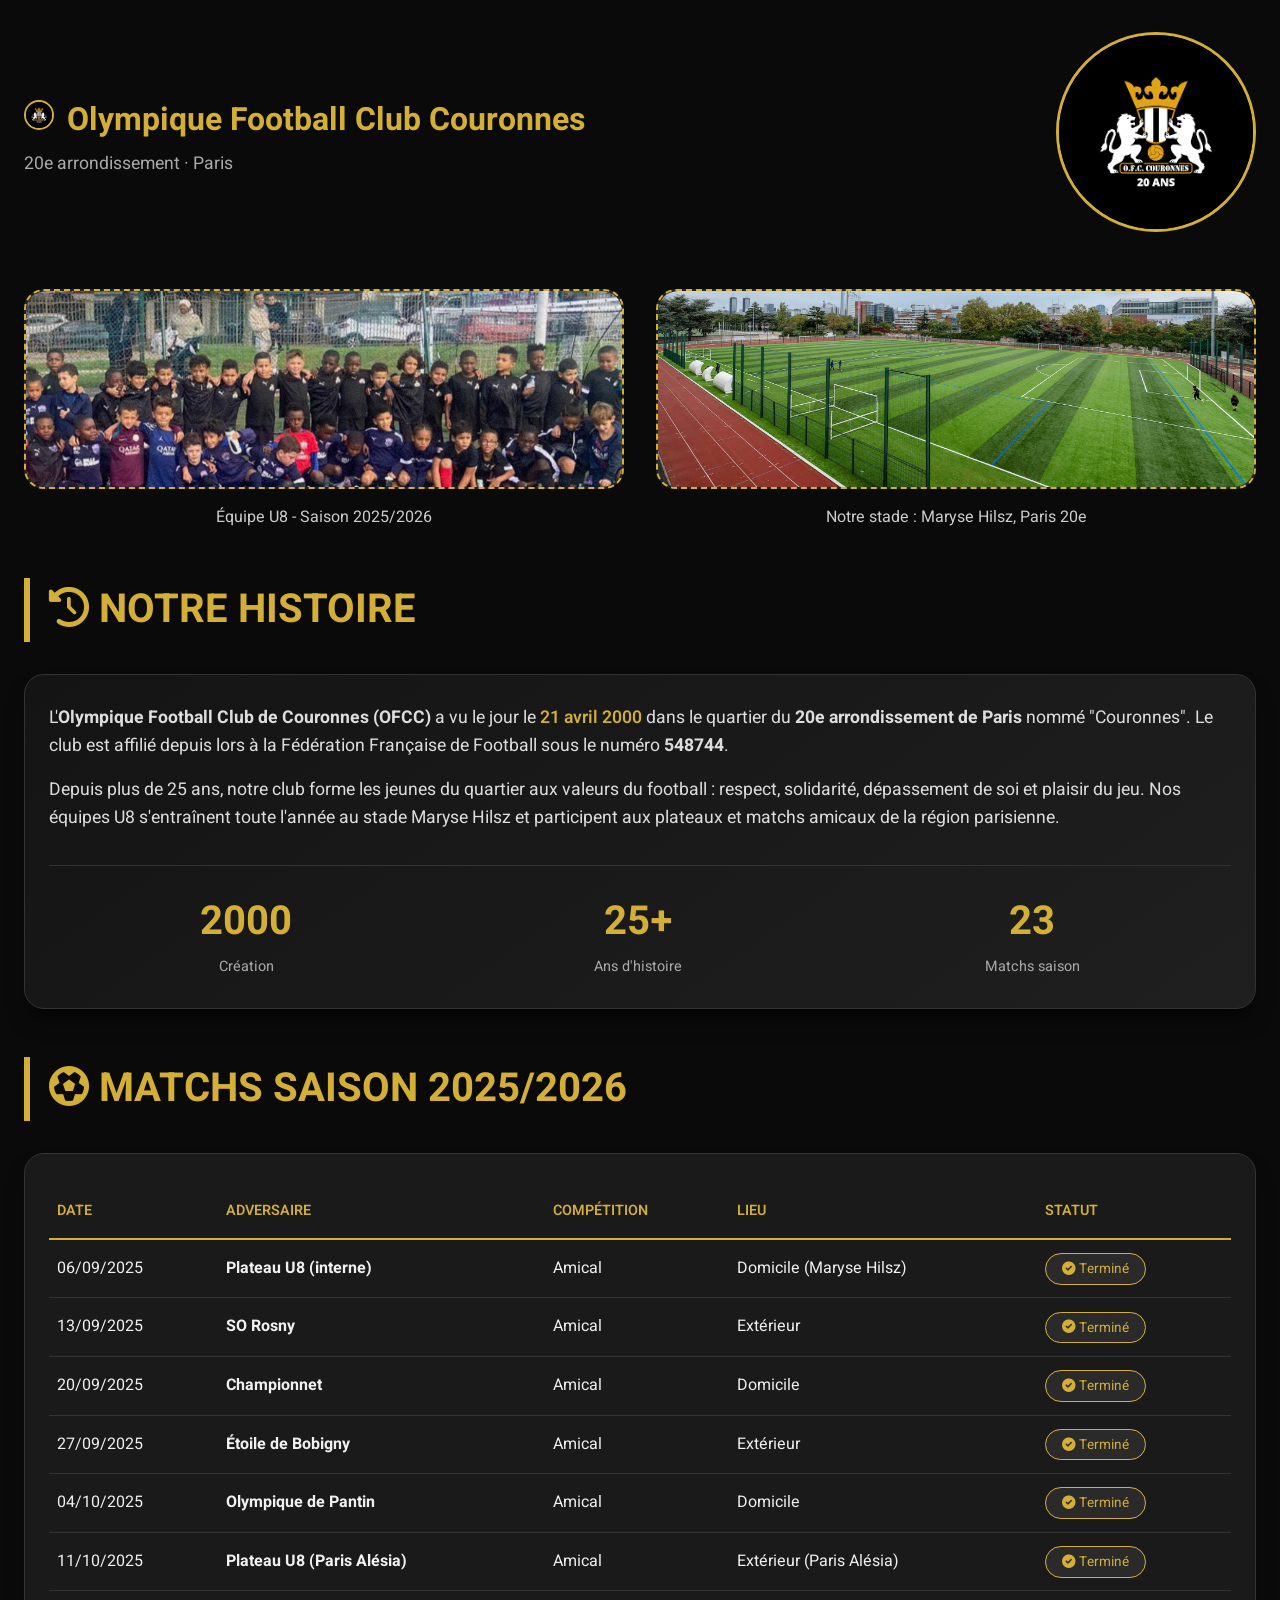
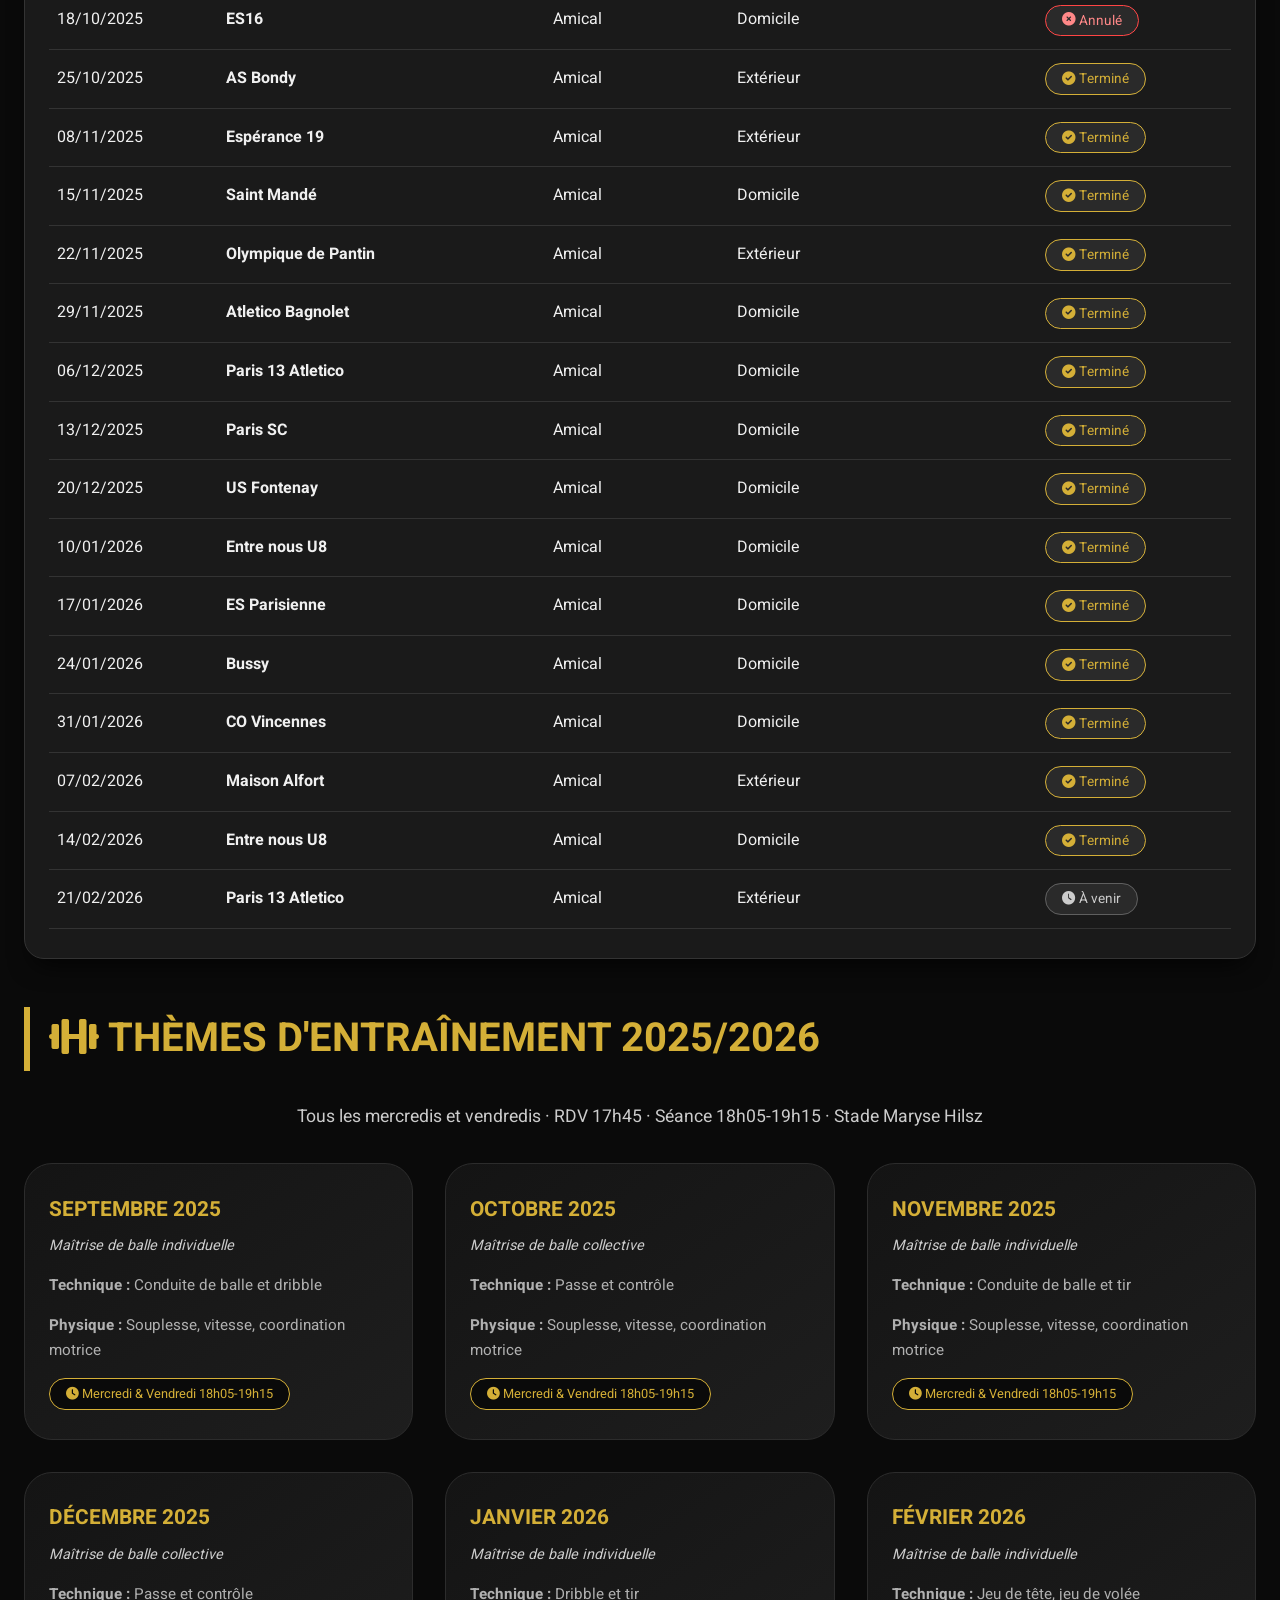
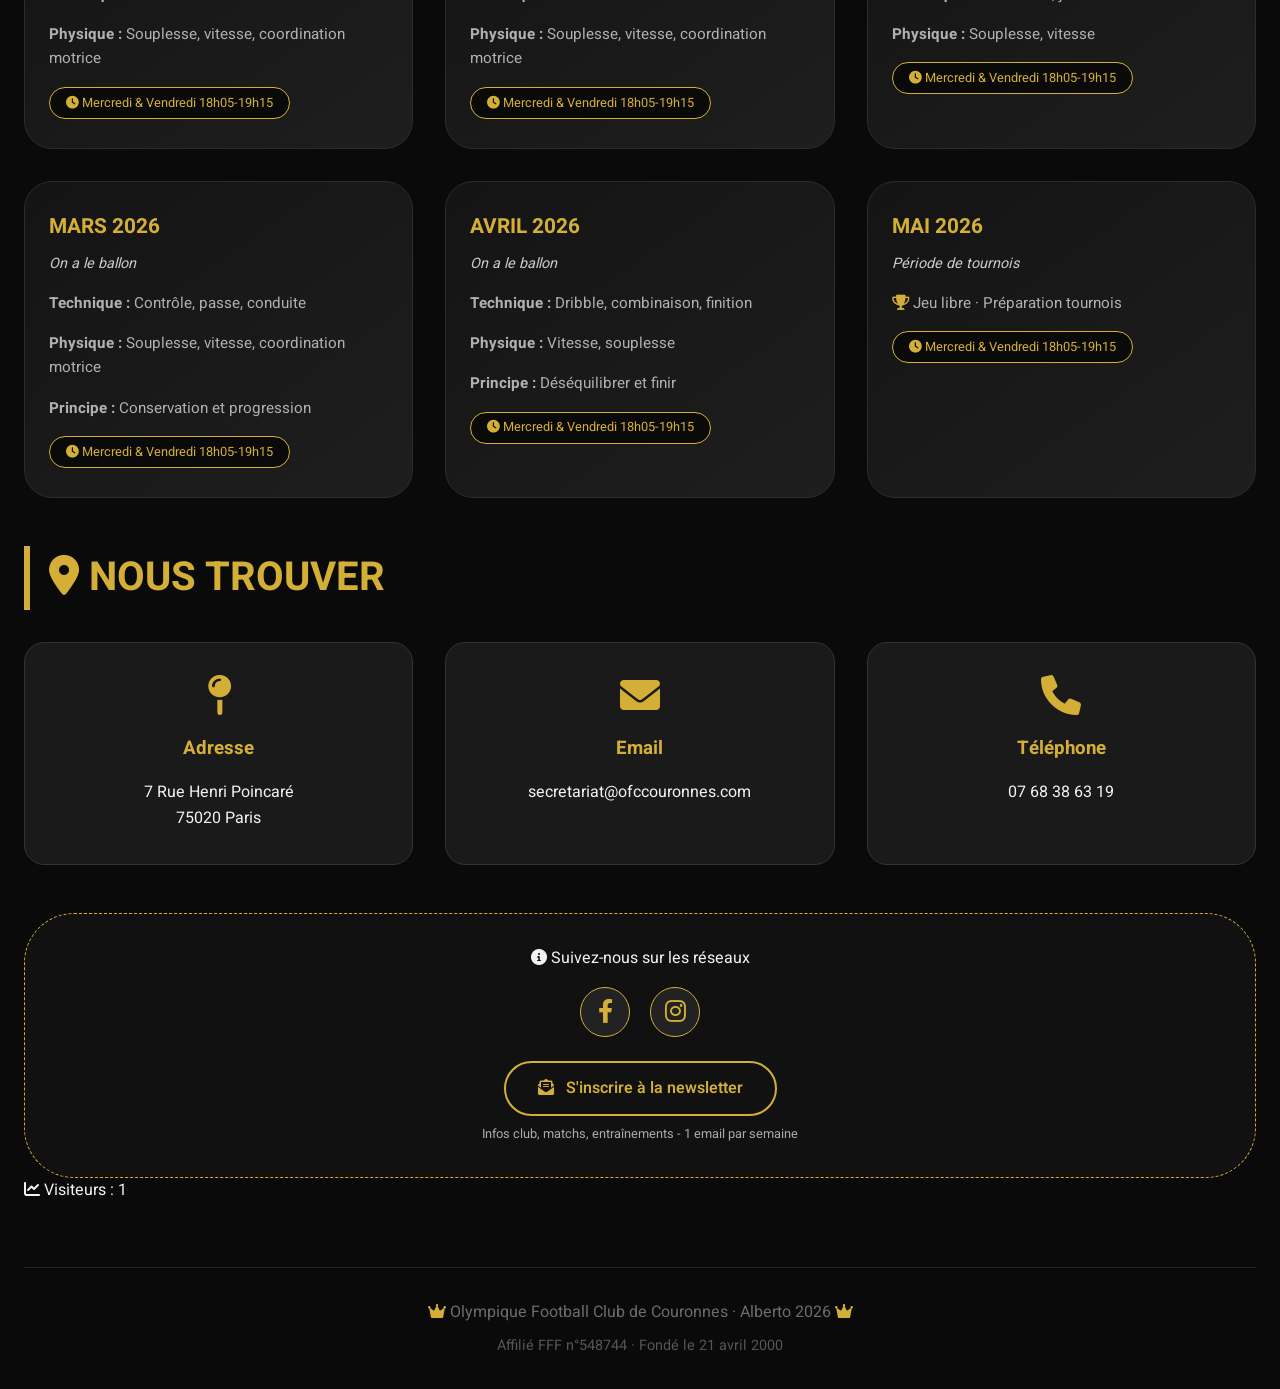
==== commit 35f4e344: "ajout newletter" ====
--- a/index.html
+++ b/index.html
@@ -9,6 +9,14 @@
     <link rel="preconnect" href="https://fonts.gstatic.com" crossorigin>
     <link href="https://fonts.googleapis.com/css2?family=Heebo:wght@300;400;500;600;700&display=swap" rel="stylesheet">
     <link rel="stylesheet" href="https://cdnjs.cloudflare.com/ajax/libs/font-awesome/6.0.0-beta3/css/all.min.css">
+
+     <!-- Favicon -->
+    <link rel="icon" type="image/png" href="img/OFCcFavicon.jpg">
+    
+    <link rel="icon" type="image/png" sizes="32x32" href="img/OFCcFavicon.jpg">
+    <link rel="icon" type="image/png" sizes="16x16" href="img/OFCcFavicon.jpg">
+    <link rel="apple-touch-icon" href="images/apple-touch-icon.png">
+
     <!-- CSS externe -->
     <link rel="stylesheet" href="css/style.css">
 </head>
@@ -130,8 +138,10 @@
                     <p>07 68 38 63 19</p>
                 </div>
             </div>
+
             <div class="social-placeholder">
     <p><i class="fas fa-info-circle"></i> Suivez-nous sur les réseaux</p>
+    
     <div class="social-icons">
         <a href="https://www.facebook.com/ofccouronnes" target="_blank" class="social-icon">
             <i class="fab fa-facebook-f"></i>
@@ -140,8 +150,23 @@
             <i class="fab fa-instagram"></i>
         </a>
     </div>
+    
+    <!-- Bouton newsletter intégré -->
+    <div class="newsletter-footer" style="margin-top: 1.5rem;">
+        <a href="newsletter.html" class="btn-gold" style="display: inline-block; width: auto; padding: 0.8rem 2rem;">
+            <i class="fas fa-envelope-open-text"></i> S'inscrire à la newsletter
+        </a>
+        <p style="color: #aaa; font-size: 0.8rem; margin-top: 0.5rem;">
+            Infos club, matchs, entraînements - 1 email par semaine
+        </p>
+    </div>
 </div>
         </section>
+       
+    <!-- Dans le footer ou la sidebar -->
+<div class="stats-reseau">
+    <p><i class="fas fa-chart-line"></i> Visiteurs : <span id="visitor-count">0</span></p>
+</div>
 
         <!-- ===== FOOTER ===== -->
         <div class="footer">
--- a/css/style.css
+++ b/css/style.css
@@ -424,4 +424,151 @@
         align-items: start;
         gap: 1rem;
     }
+}
+.newsletter-container {
+            max-width: 600px;
+            margin: 4rem auto;
+            padding: 2rem;
+        }
+        
+        .newsletter-form {
+            background: var(--black-light);
+            border: 2px solid #333;
+            border-radius: 30px;
+            padding: 2.5rem;
+            box-shadow: 0 20px 30px -10px rgba(0,0,0,0.8);
+        }
+        
+        .form-group {
+            margin-bottom: 1.5rem;
+        }
+        
+        .form-group label {
+            display: block;
+            color: var(--gold);
+            margin-bottom: 0.5rem;
+            font-weight: 600;
+        }
+        
+        .form-group input,
+        .form-group select {
+            width: 100%;
+            padding: 1rem;
+            background: #222;
+            border: 2px solid #333;
+            border-radius: 15px;
+            color: white;
+            font-size: 1rem;
+            transition: all 0.3s;
+        }
+        
+        .form-group input:focus,
+        .form-group select:focus {
+            outline: none;
+            border-color: var(--gold);
+            box-shadow: 0 0 10px rgba(212, 175, 55, 0.3);
+        }
+        
+        .checkbox-group {
+            display: flex;
+            align-items: center;
+            gap: 1rem;
+        }
+        
+        .checkbox-group input {
+            width: auto;
+        }
+        
+        .horaire-info {
+            background: #1a1a1a;
+            padding: 1rem;
+            border-radius: 15px;
+            margin: 1.5rem 0;
+            border-left: 4px solid var(--gold);
+        }
+        
+        .horaire-info i {
+            color: var(--gold);
+            margin-right: 8px;
+        }
+        
+        .horaire-info strong {
+            color: var(--gold);
+        }
+        
+        .security-badge {
+            display: flex;
+            gap: 1rem;
+            margin: 1.5rem 0;
+            padding: 1rem;
+            background: #111;
+            border-radius: 15px;
+        }
+        
+        .btn-submit {
+            width: 100%;
+            padding: 1.2rem;
+            background: var(--gold);
+            border: none;
+            border-radius: 50px;
+            color: var(--black);
+            font-size: 1.2rem;
+            font-weight: 700;
+            cursor: pointer;
+            transition: all 0.3s;
+        }
+        
+        .btn-submit:hover {
+            background: #b8960f;
+            transform: scale(1.02);
+        }
+        
+        .btn-submit:disabled {
+            background: #666;
+            cursor: not-allowed;
+        }
+        
+        .error-message {
+            color: #ff4444;
+            font-size: 0.9rem;
+            margin-top: 0.3rem;
+            display: none;
+        }
+        
+        .success-message {
+            color: #00c851;
+            font-size: 1rem;
+            padding: 1rem;
+            background: #1a2a1a;
+            border-radius: 15px;
+            display: none;
+        }
+        
+        .antispam {
+            display: none;
+        }
+        .newsletter-footer {
+    text-align: center;
+}
+
+.newsletter-footer .btn-gold {
+    background: transparent;
+    border: 2px solid var(--gold);
+    color: var(--gold);
+    padding: 0.8rem 2rem;
+    border-radius: 50px;
+    font-weight: 600;
+    transition: all 0.3s;
+    text-decoration: none;
+    display: inline-block;
+}
+
+.newsletter-footer .btn-gold:hover {
+    background: var(--gold);
+    color: var(--black);
+    transform: scale(1.05);
+}
+
+.newsletter-footer .btn-gold i {
+    margin-right: 8px;
 }
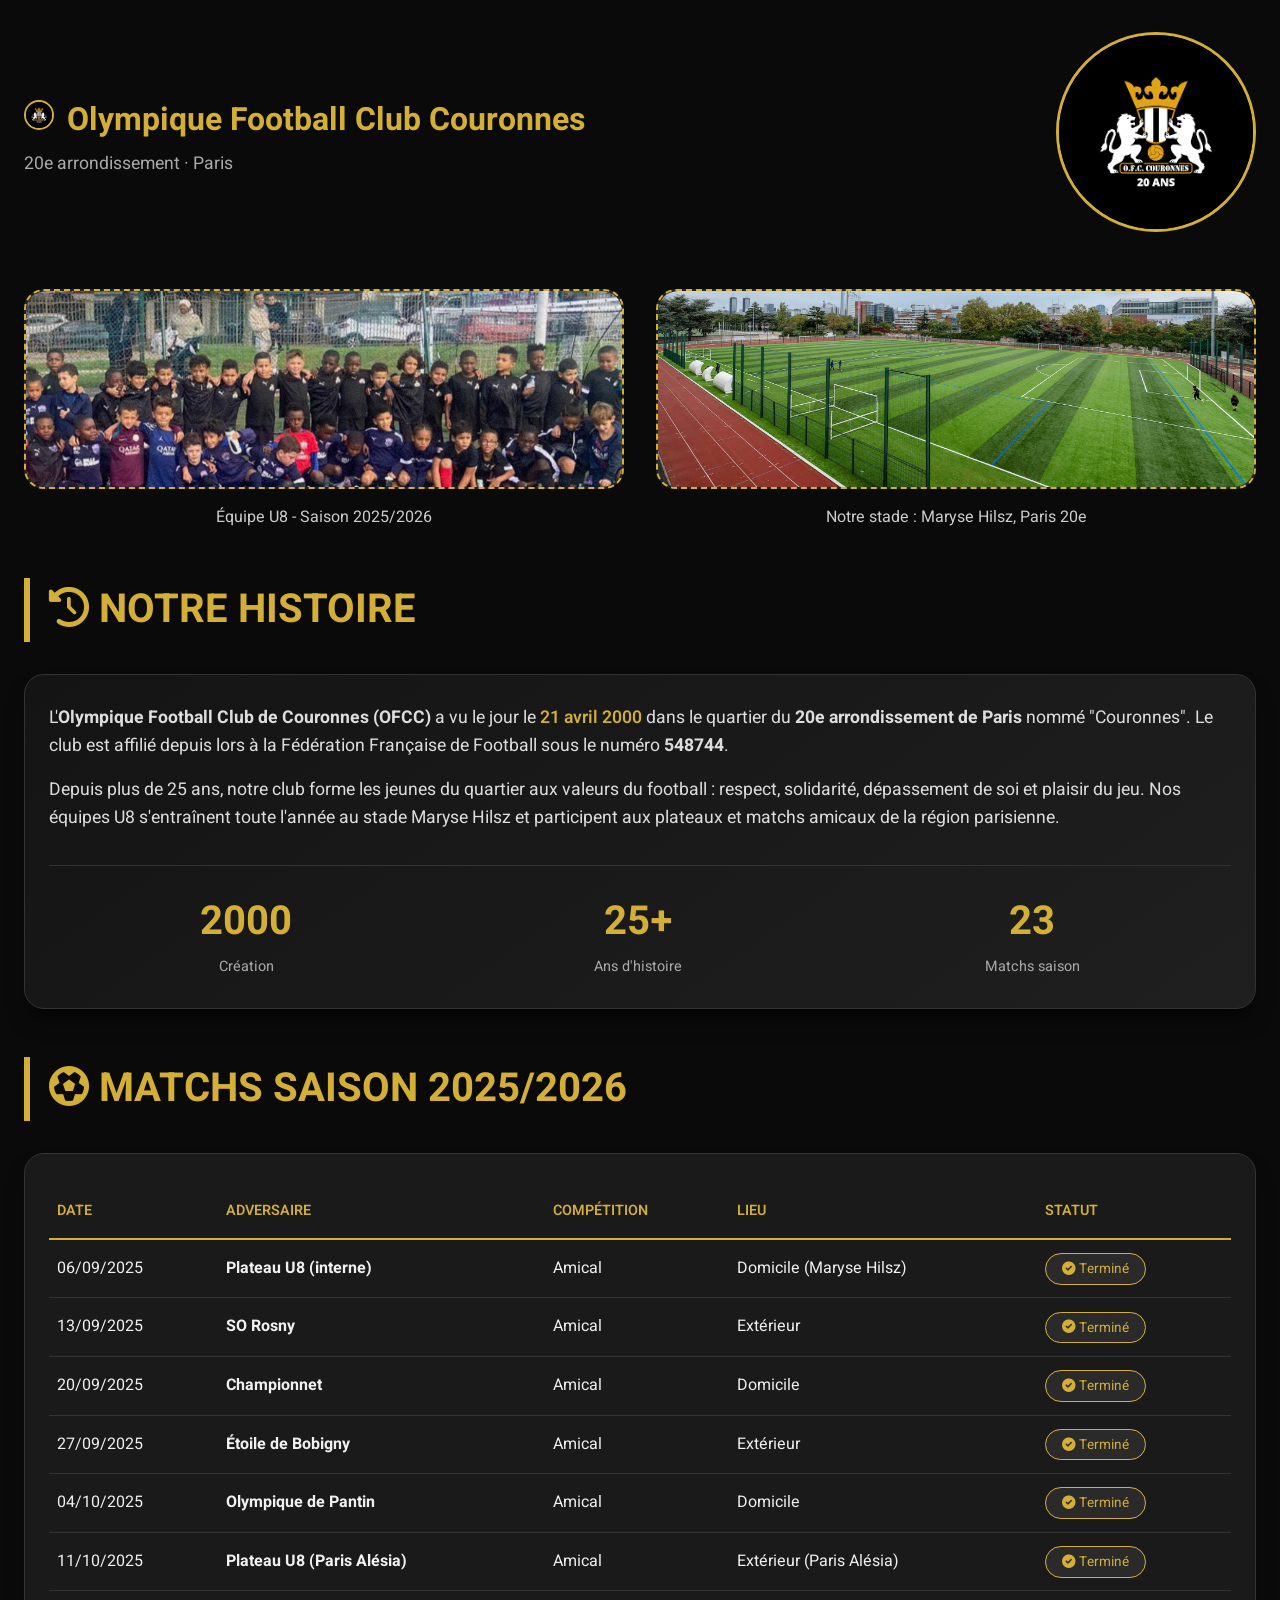
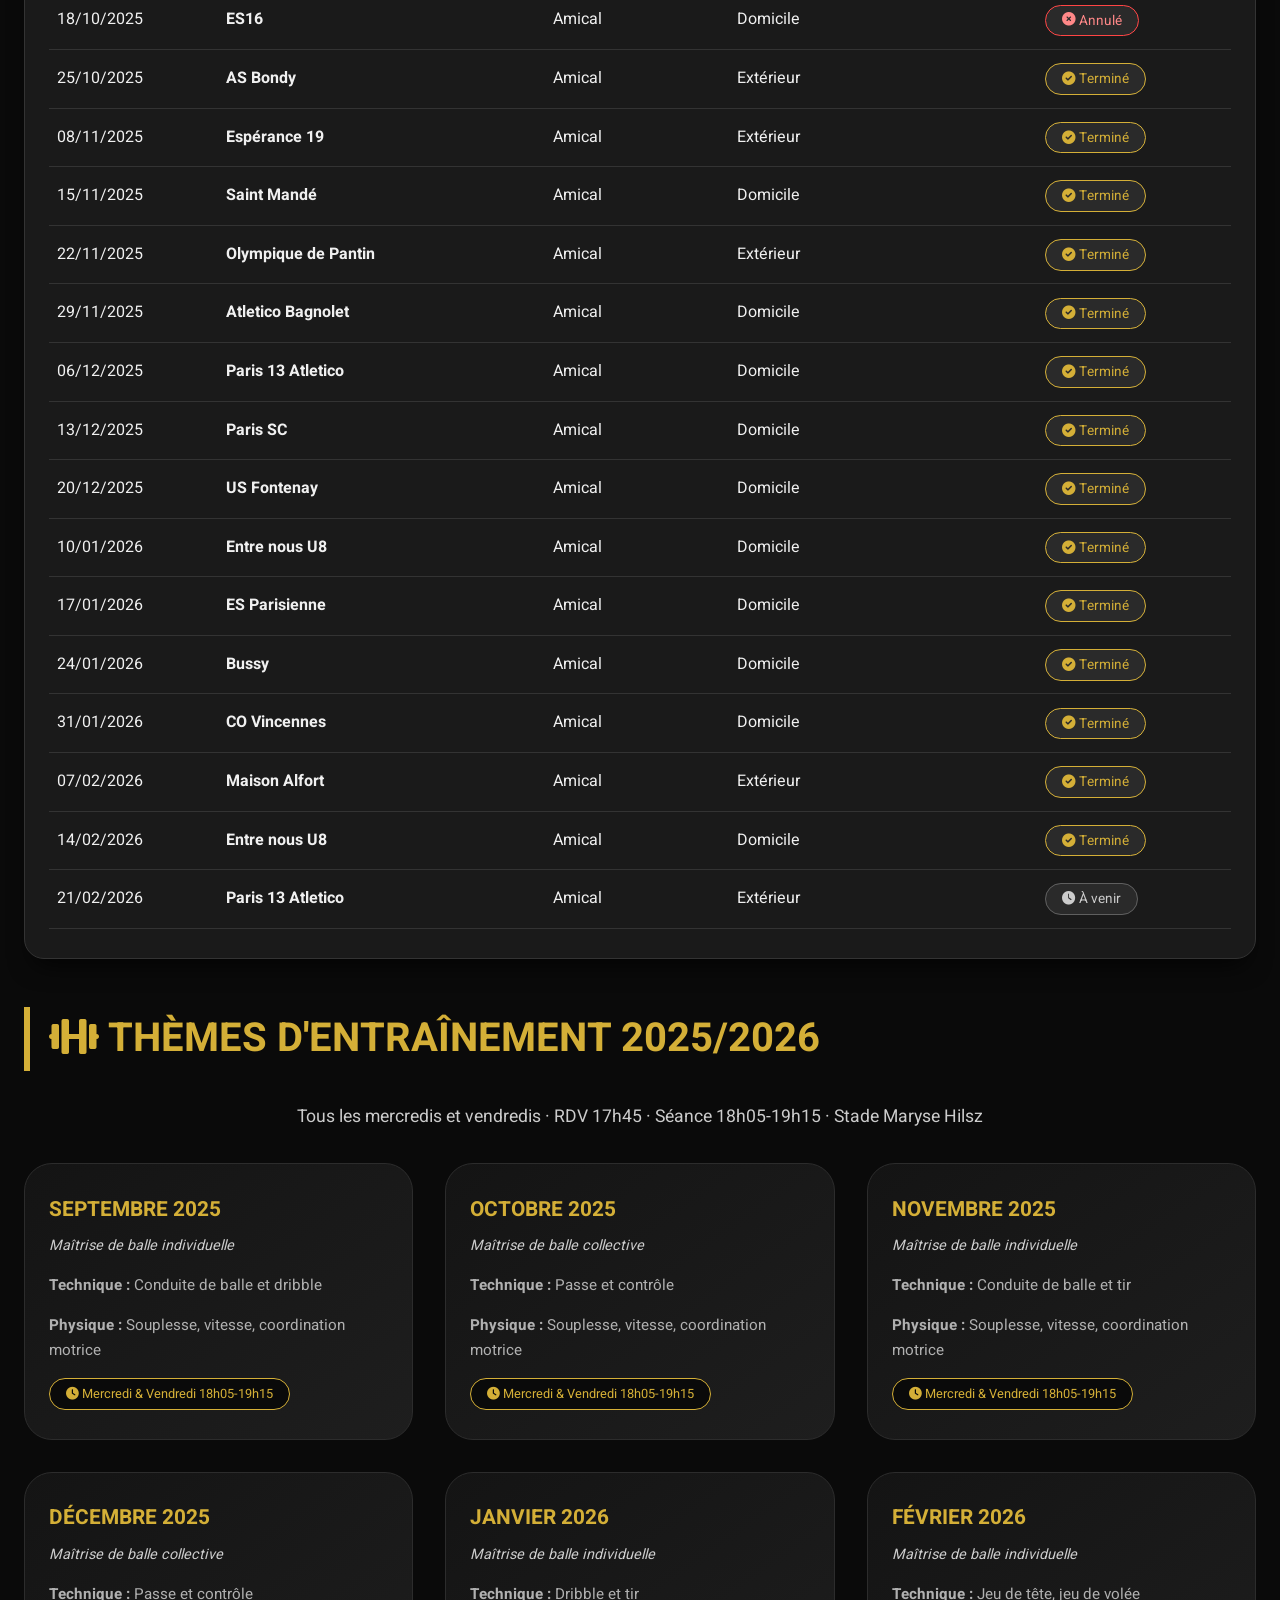
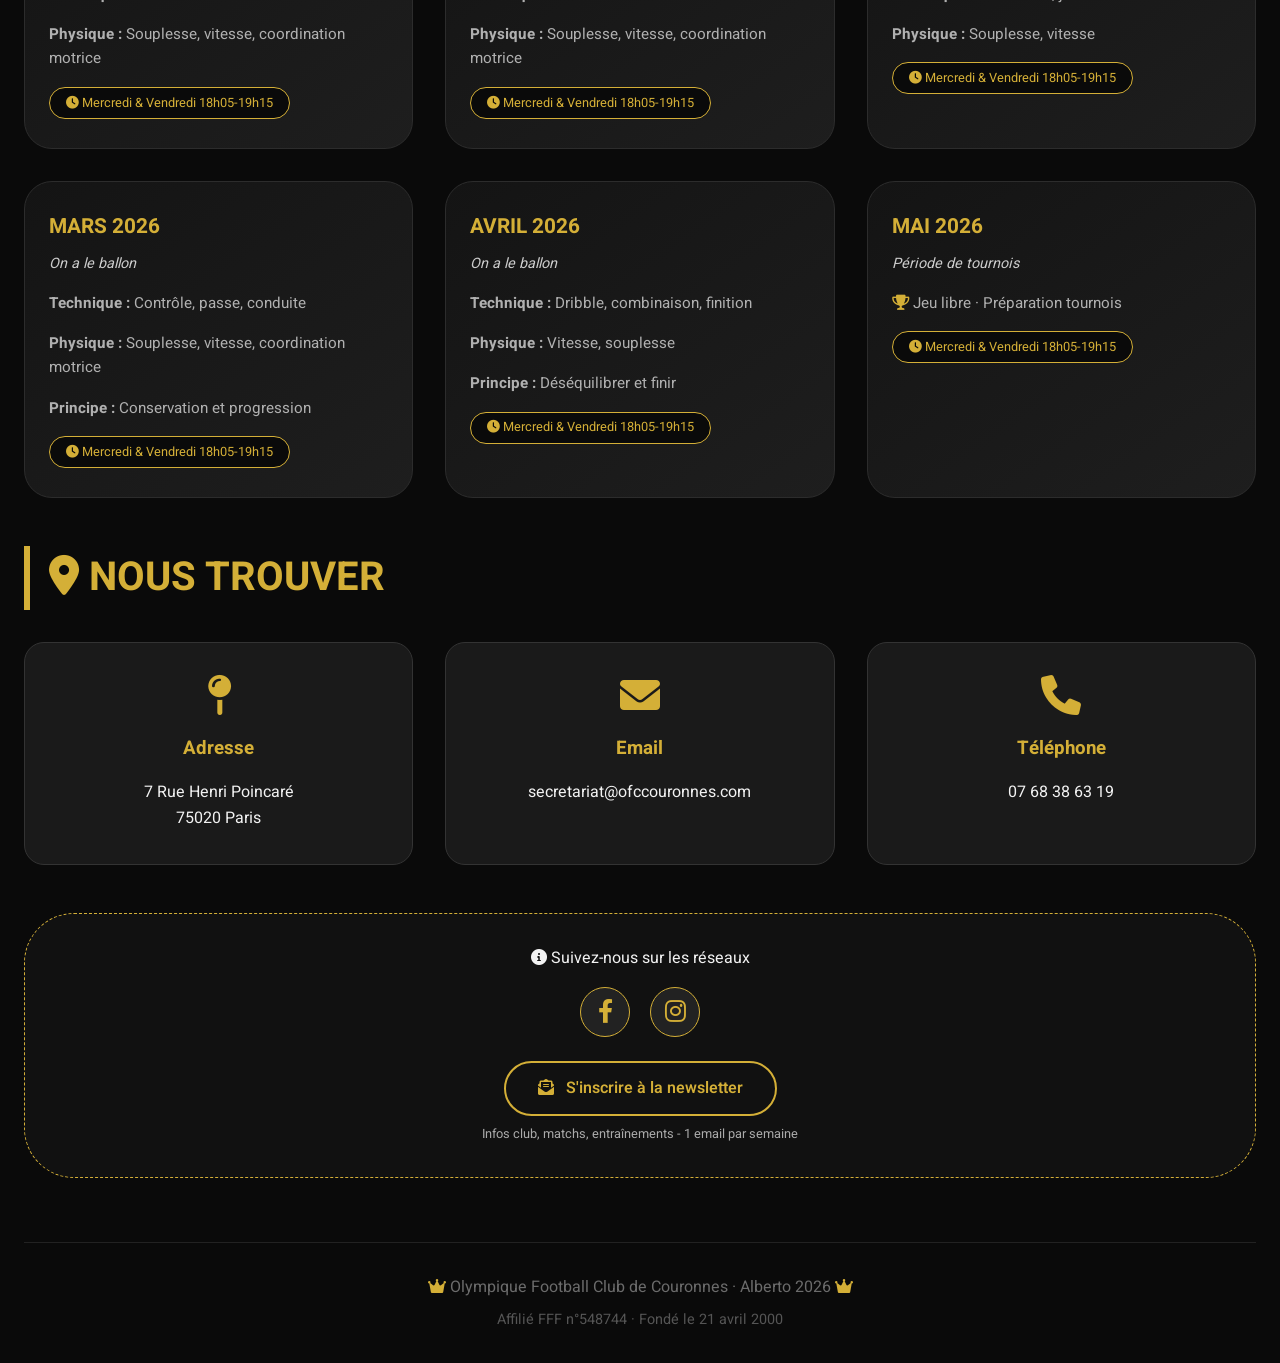
==== commit 16277cb3: "retrait de visiteur" ====
--- a/index.html
+++ b/index.html
@@ -162,11 +162,6 @@
     </div>
 </div>
         </section>
-       
-    <!-- Dans le footer ou la sidebar -->
-<div class="stats-reseau">
-    <p><i class="fas fa-chart-line"></i> Visiteurs : <span id="visitor-count">0</span></p>
-</div>
 
         <!-- ===== FOOTER ===== -->
         <div class="footer">
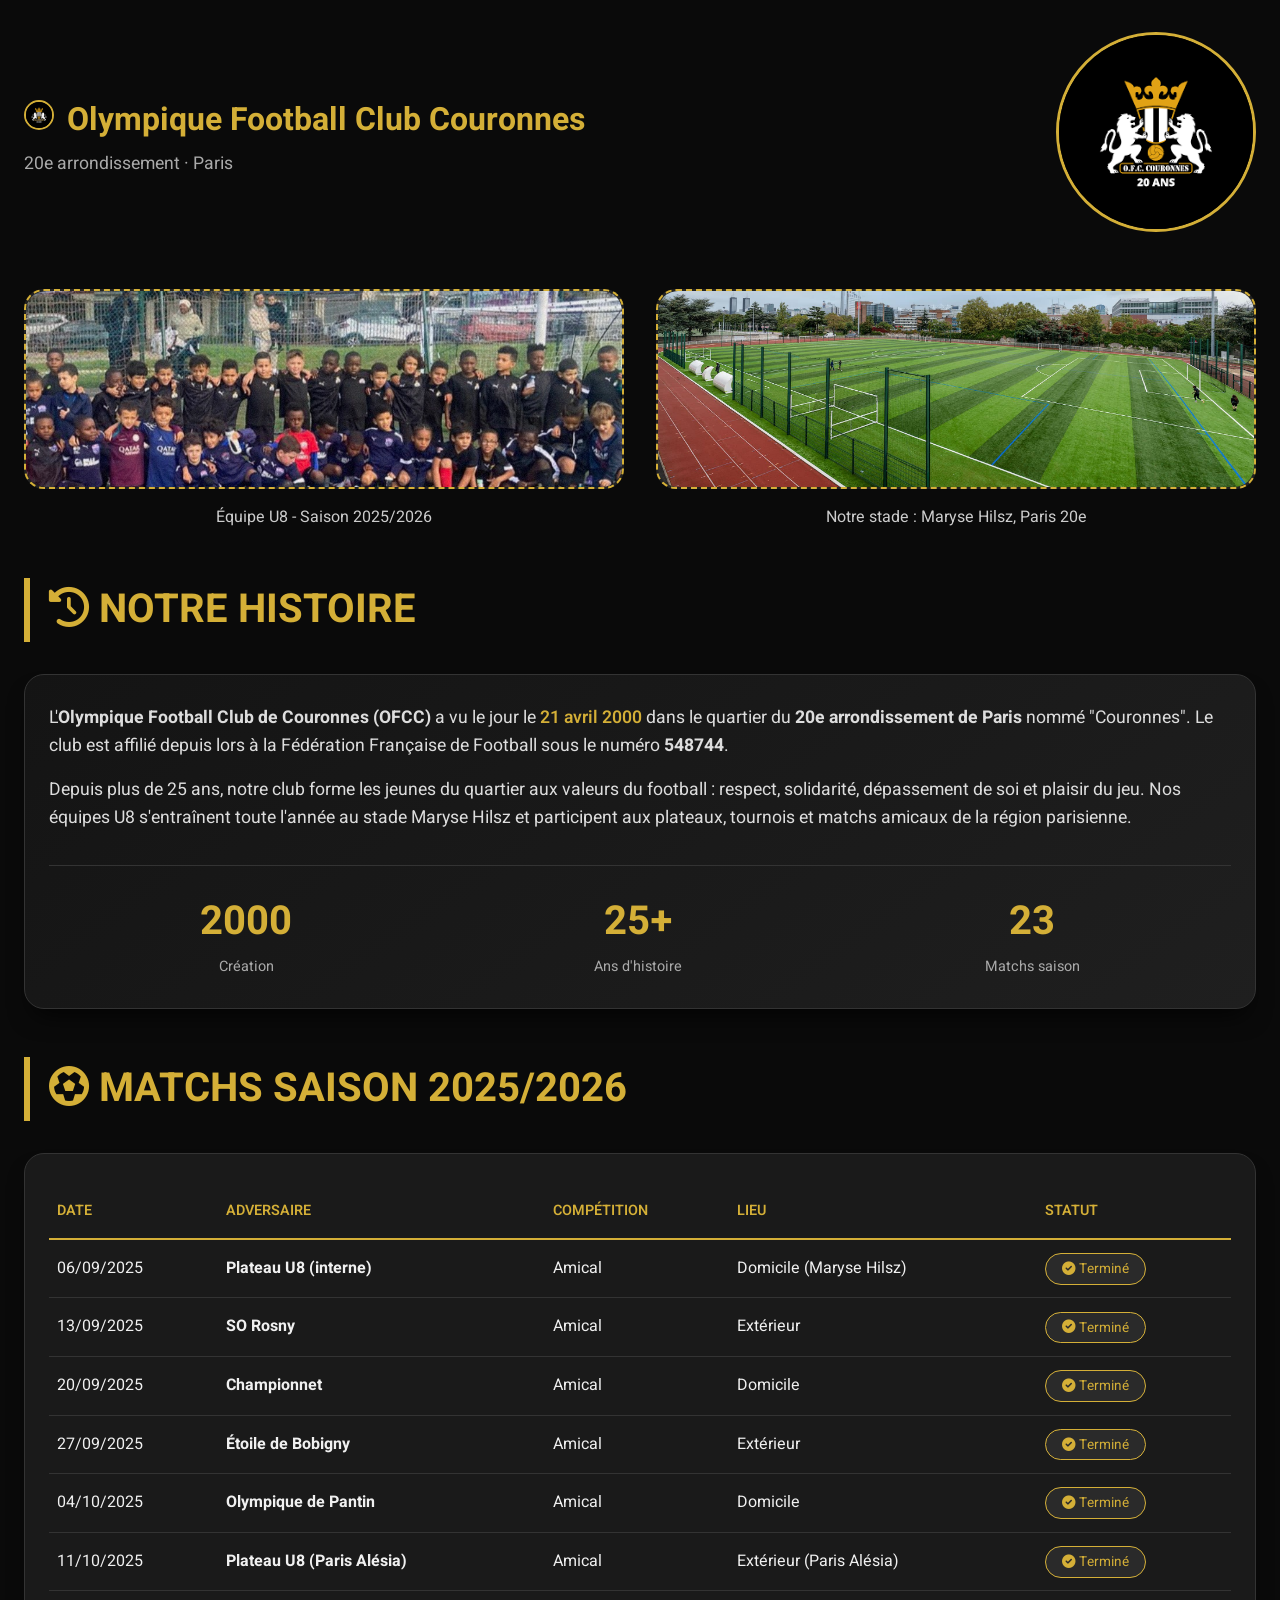
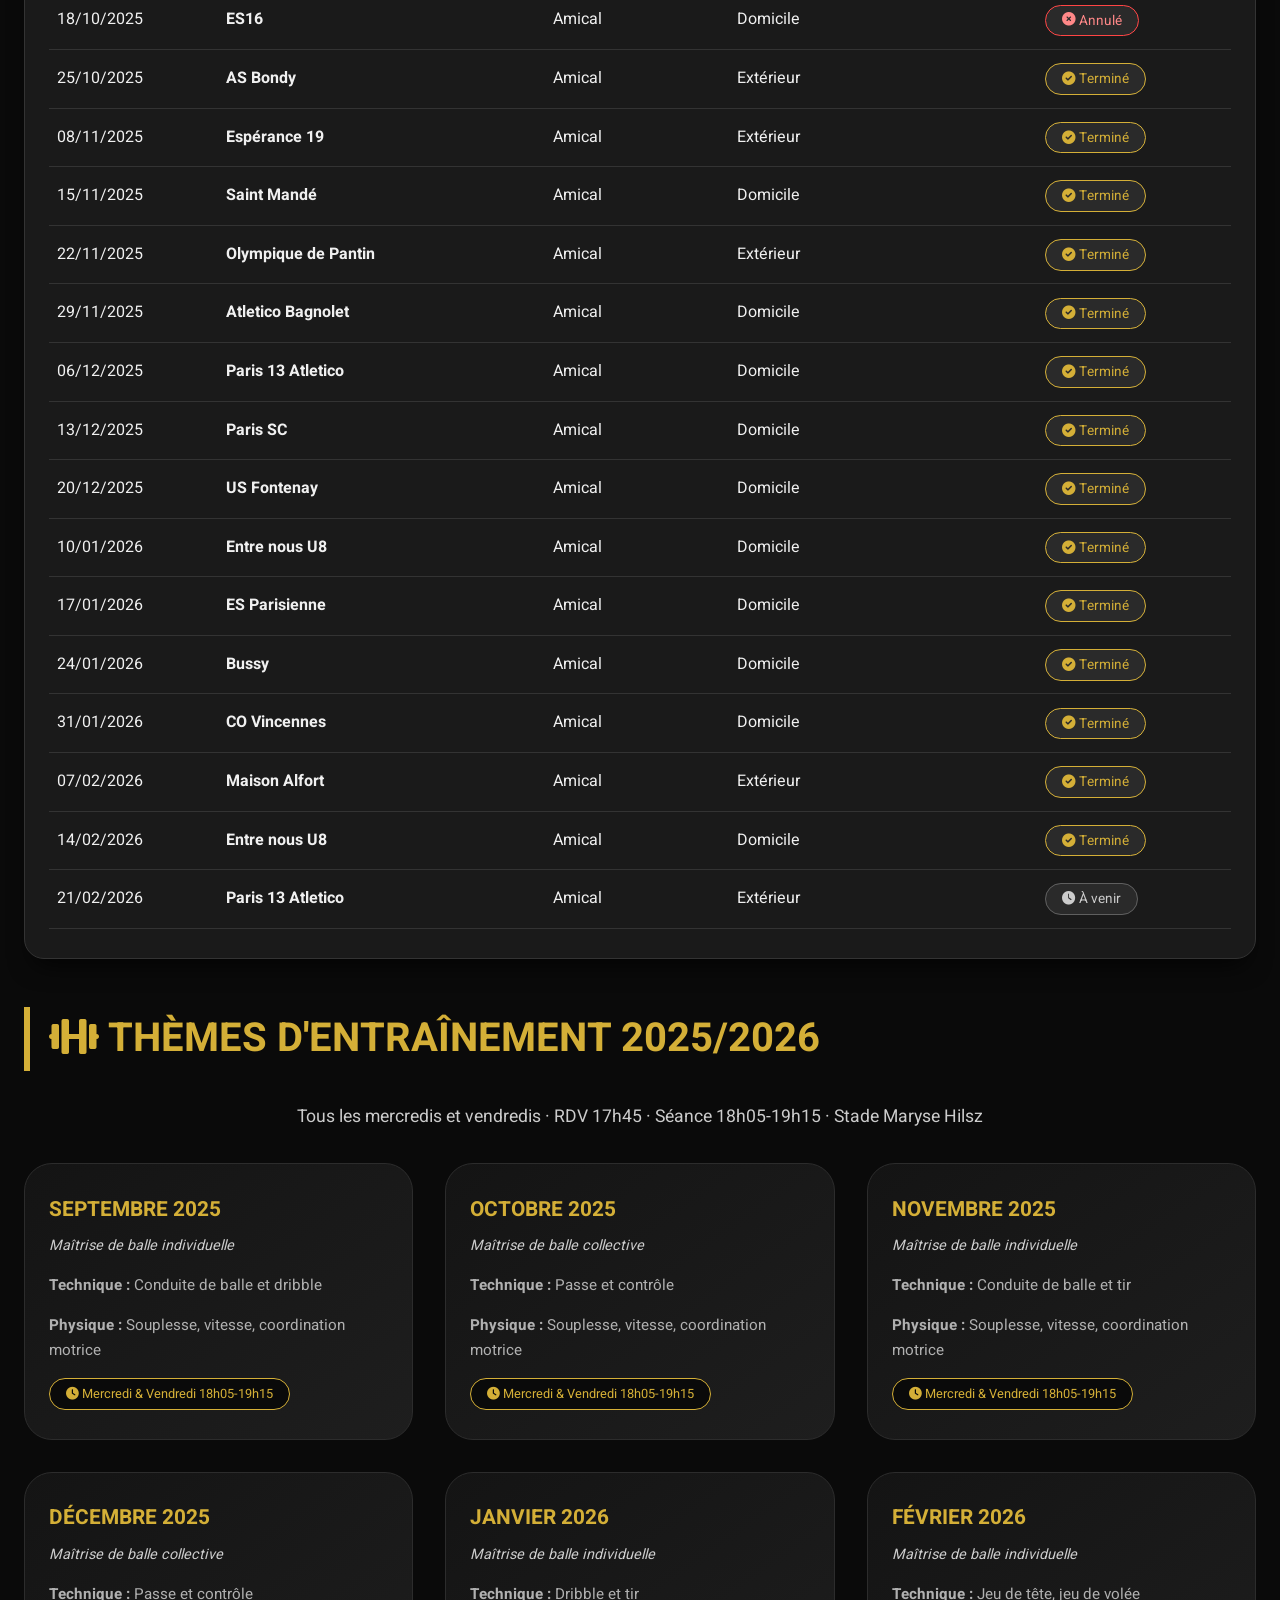
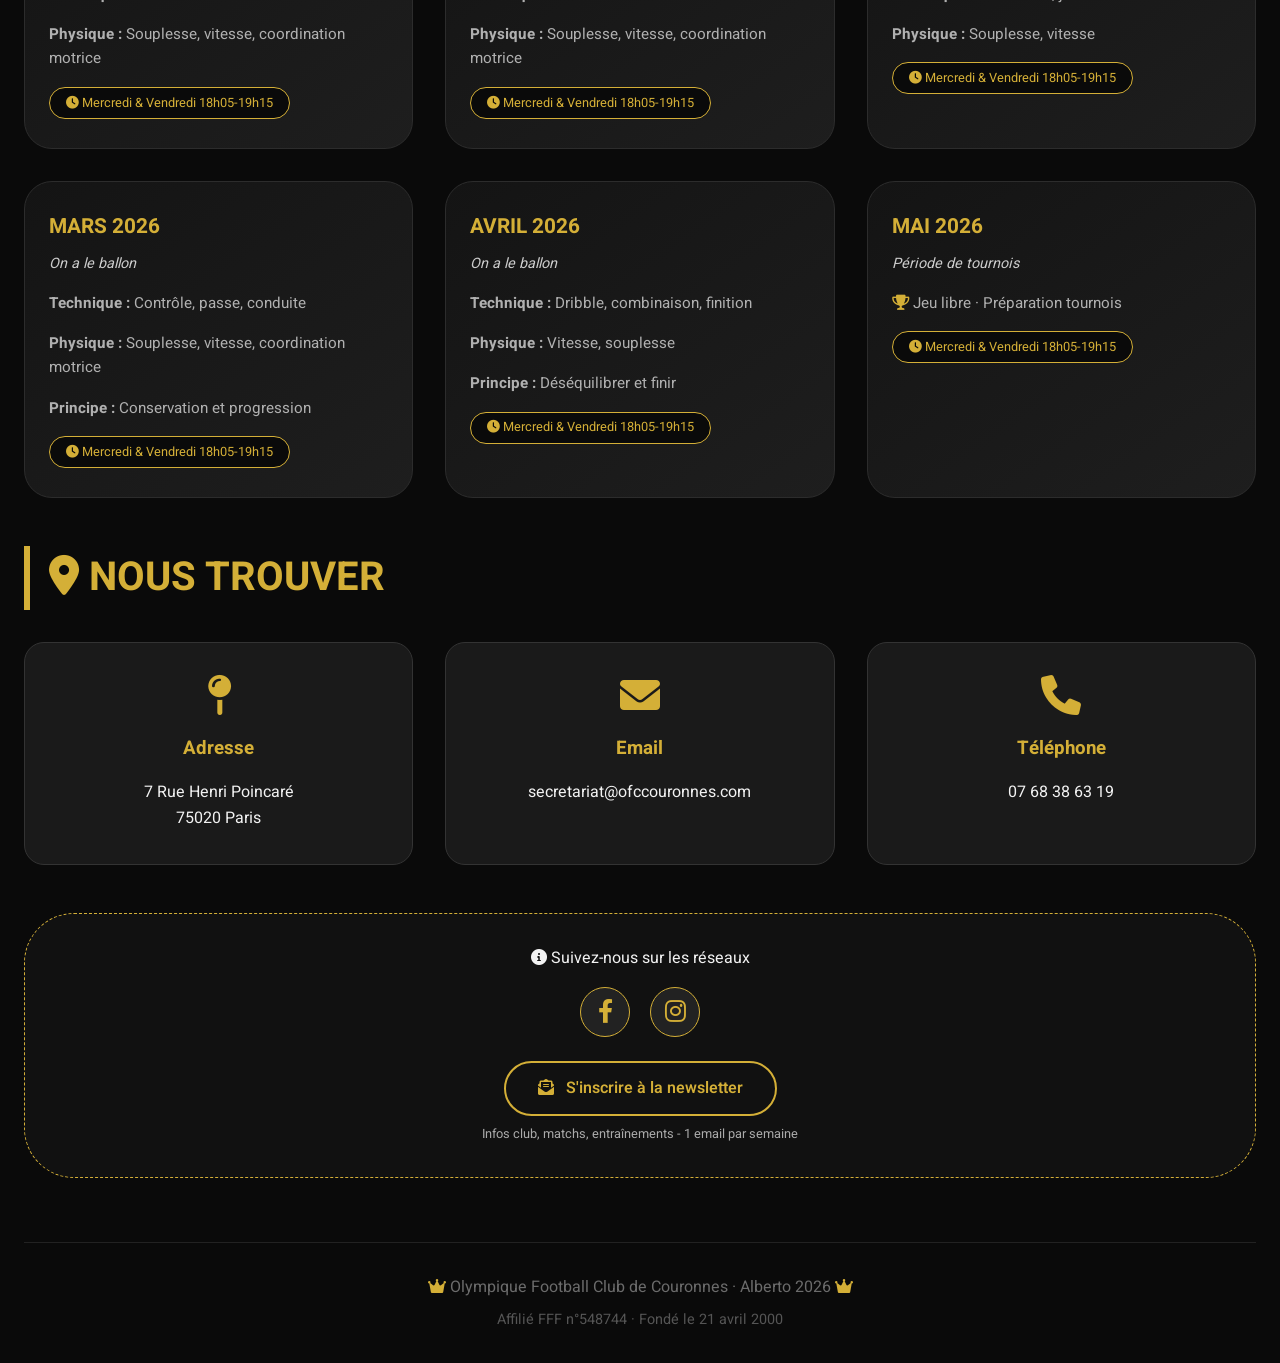
==== commit 6346ce82: "ajout texte" ====
--- a/index.html
+++ b/index.html
@@ -69,7 +69,7 @@
             <h1><i class="fas fa-history"></i> NOTRE HISTOIRE</h1>
             <div class="card histoire-card">
                 <p class="histoire-texte">L'<strong>Olympique Football Club de Couronnes (OFCC)</strong> a vu le jour le <span class="gold-text">21 avril 2000</span> dans le quartier du <strong>20e arrondissement de Paris</strong> nommé "Couronnes". Le club est affilié depuis lors à la Fédération Française de Football sous le numéro <strong>548744</strong>.</p>
-                <p class="histoire-texte">Depuis plus de 25 ans, notre club forme les jeunes du quartier aux valeurs du football : respect, solidarité, dépassement de soi et plaisir du jeu. Nos équipes U8 s'entraînent toute l'année au stade Maryse Hilsz et participent aux plateaux et matchs amicaux de la région parisienne.</p>
+                <p class="histoire-texte">Depuis plus de 25 ans, notre club forme les jeunes du quartier aux valeurs du football : respect, solidarité, dépassement de soi et plaisir du jeu. Nos équipes U8 s'entraînent toute l'année au stade Maryse Hilsz et participent aux plateaux, tournois et matchs amicaux de la région parisienne.</p>
                 <div class="chiffres-cles">
                     <div class="chiffre-item">
                         <span class="chiffre">2000</span>
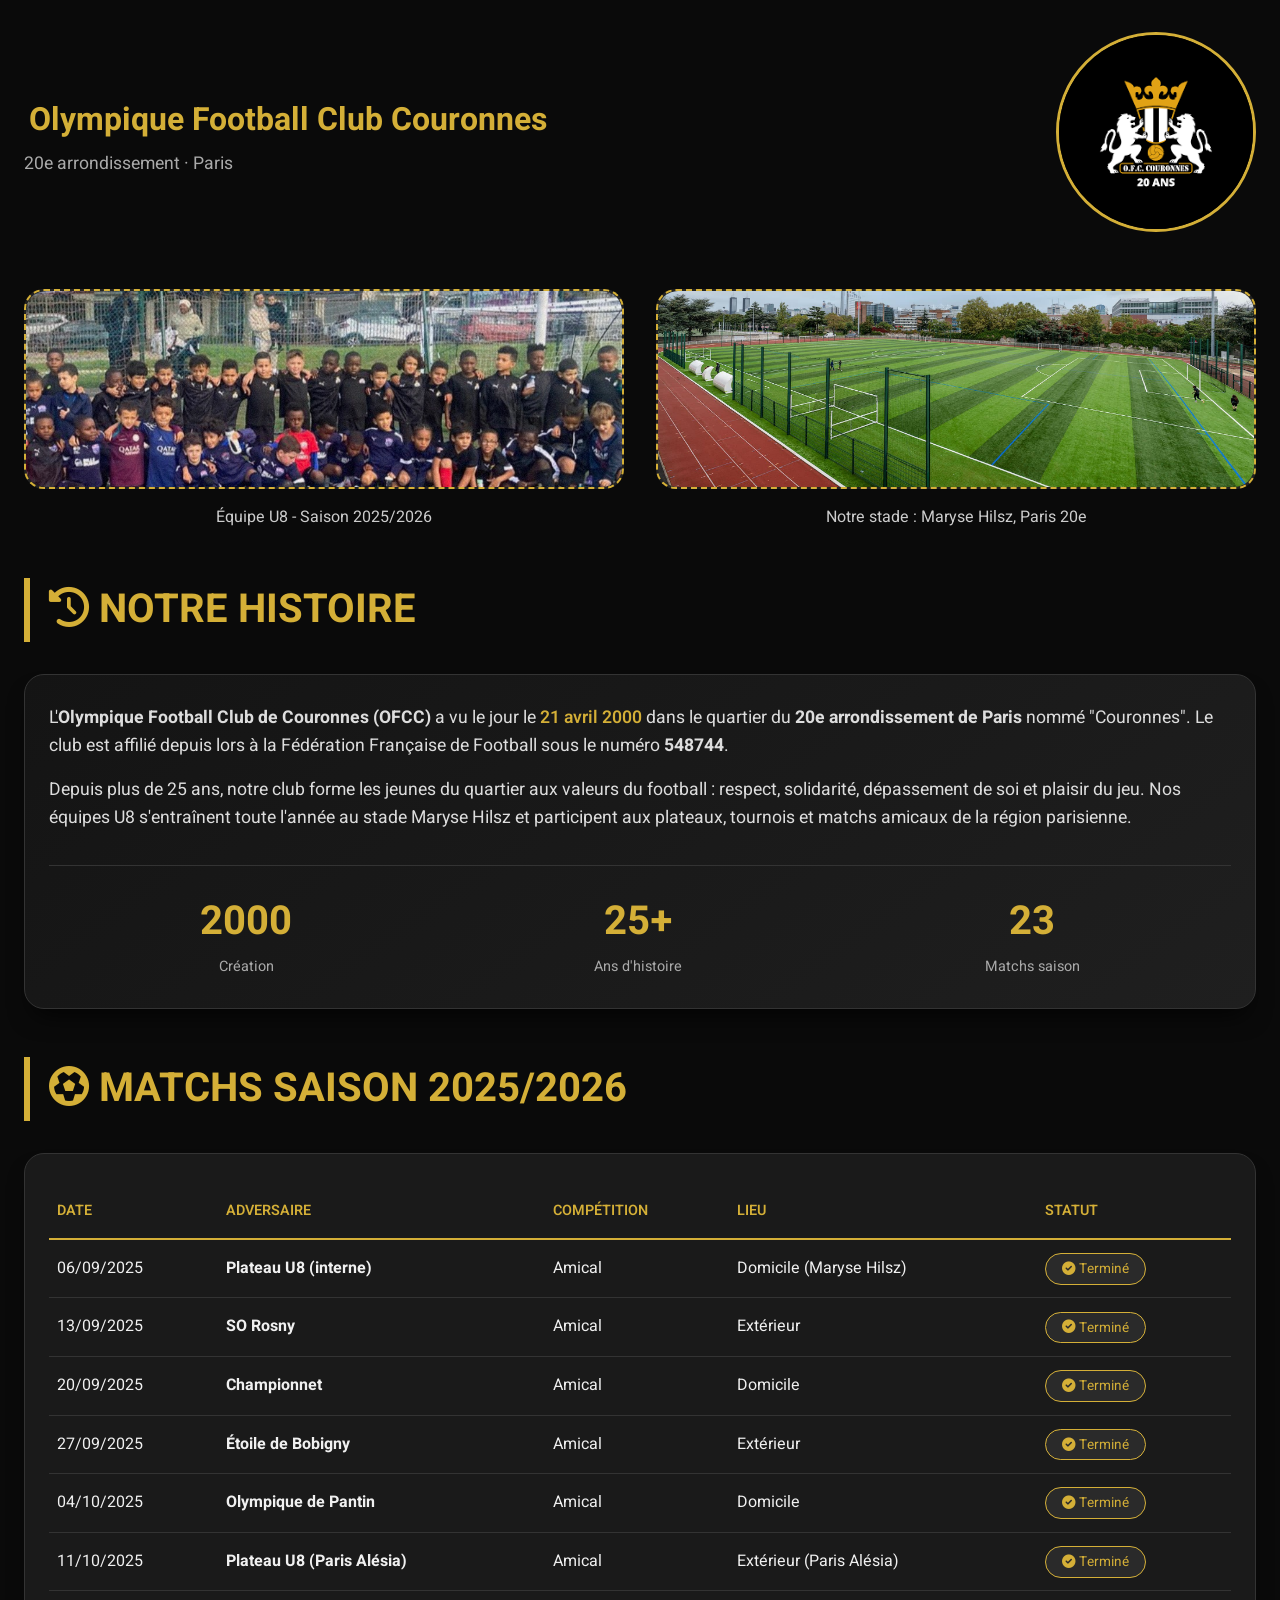
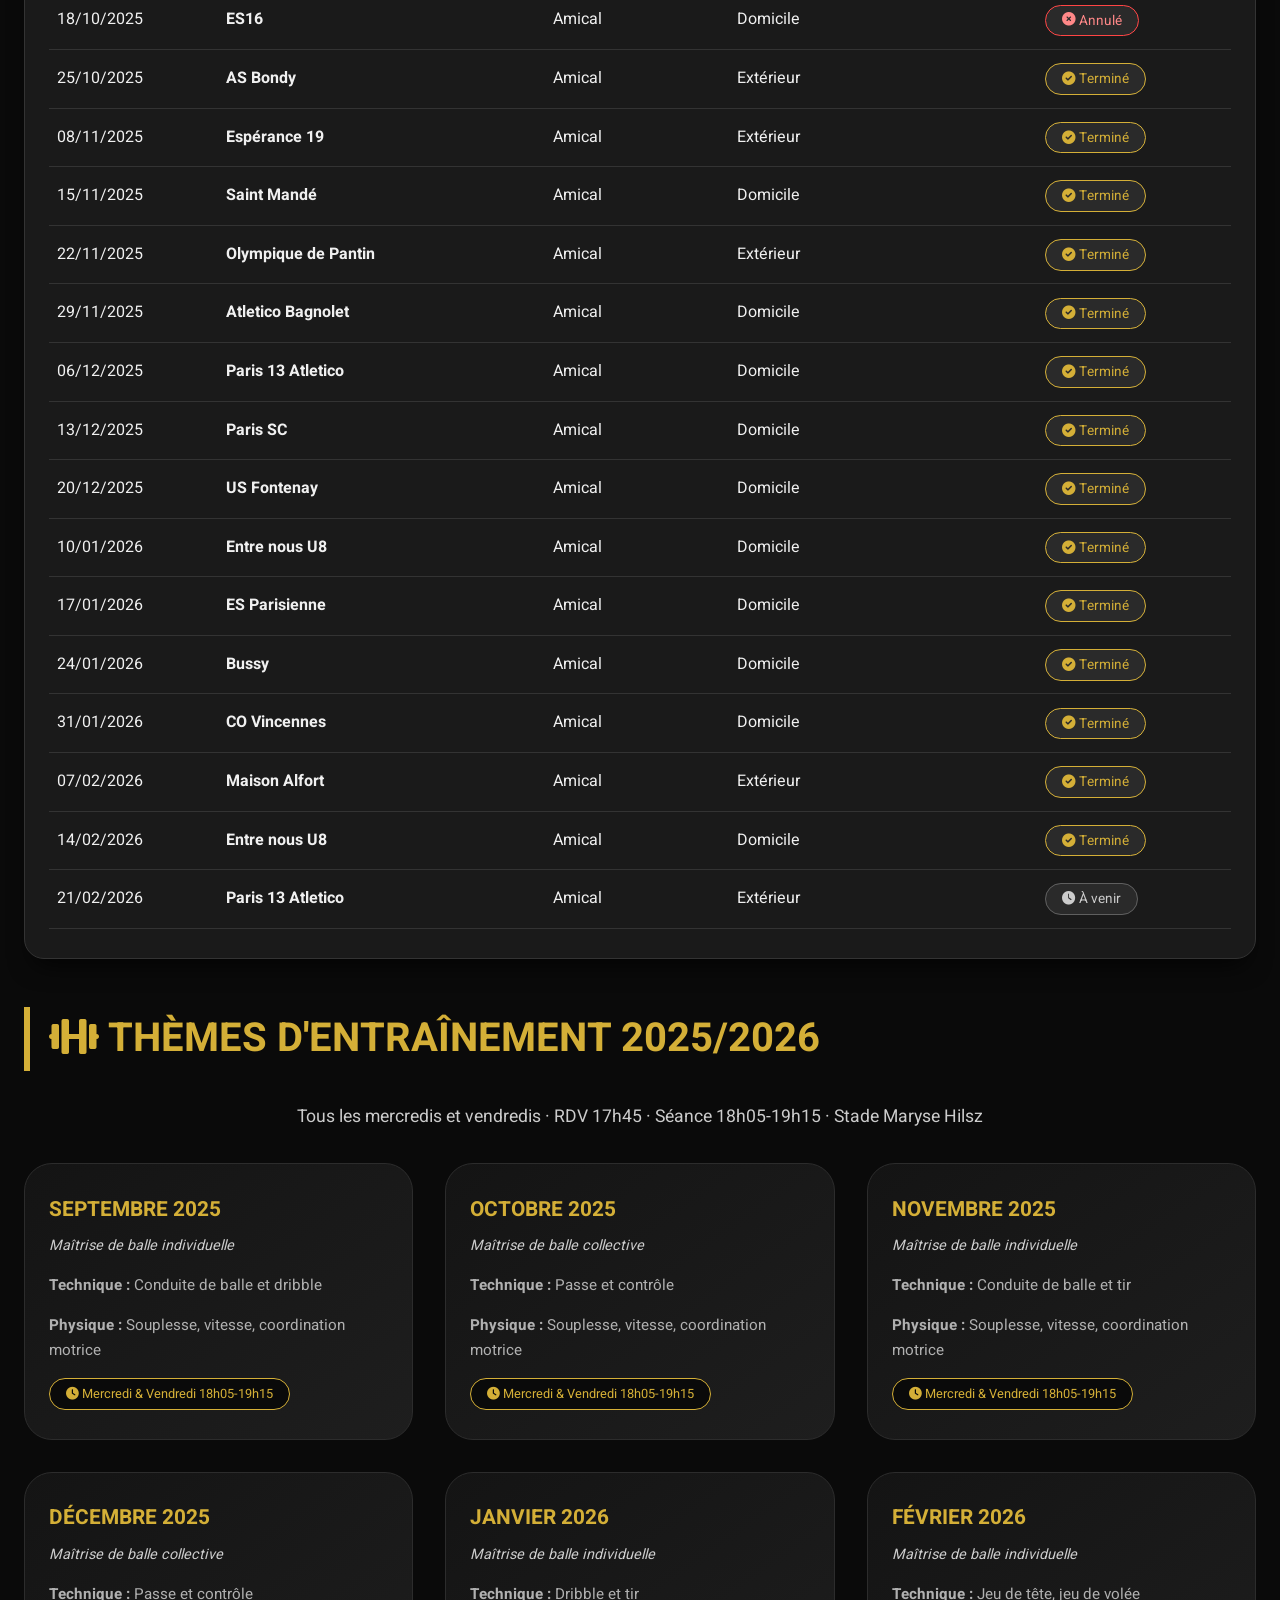
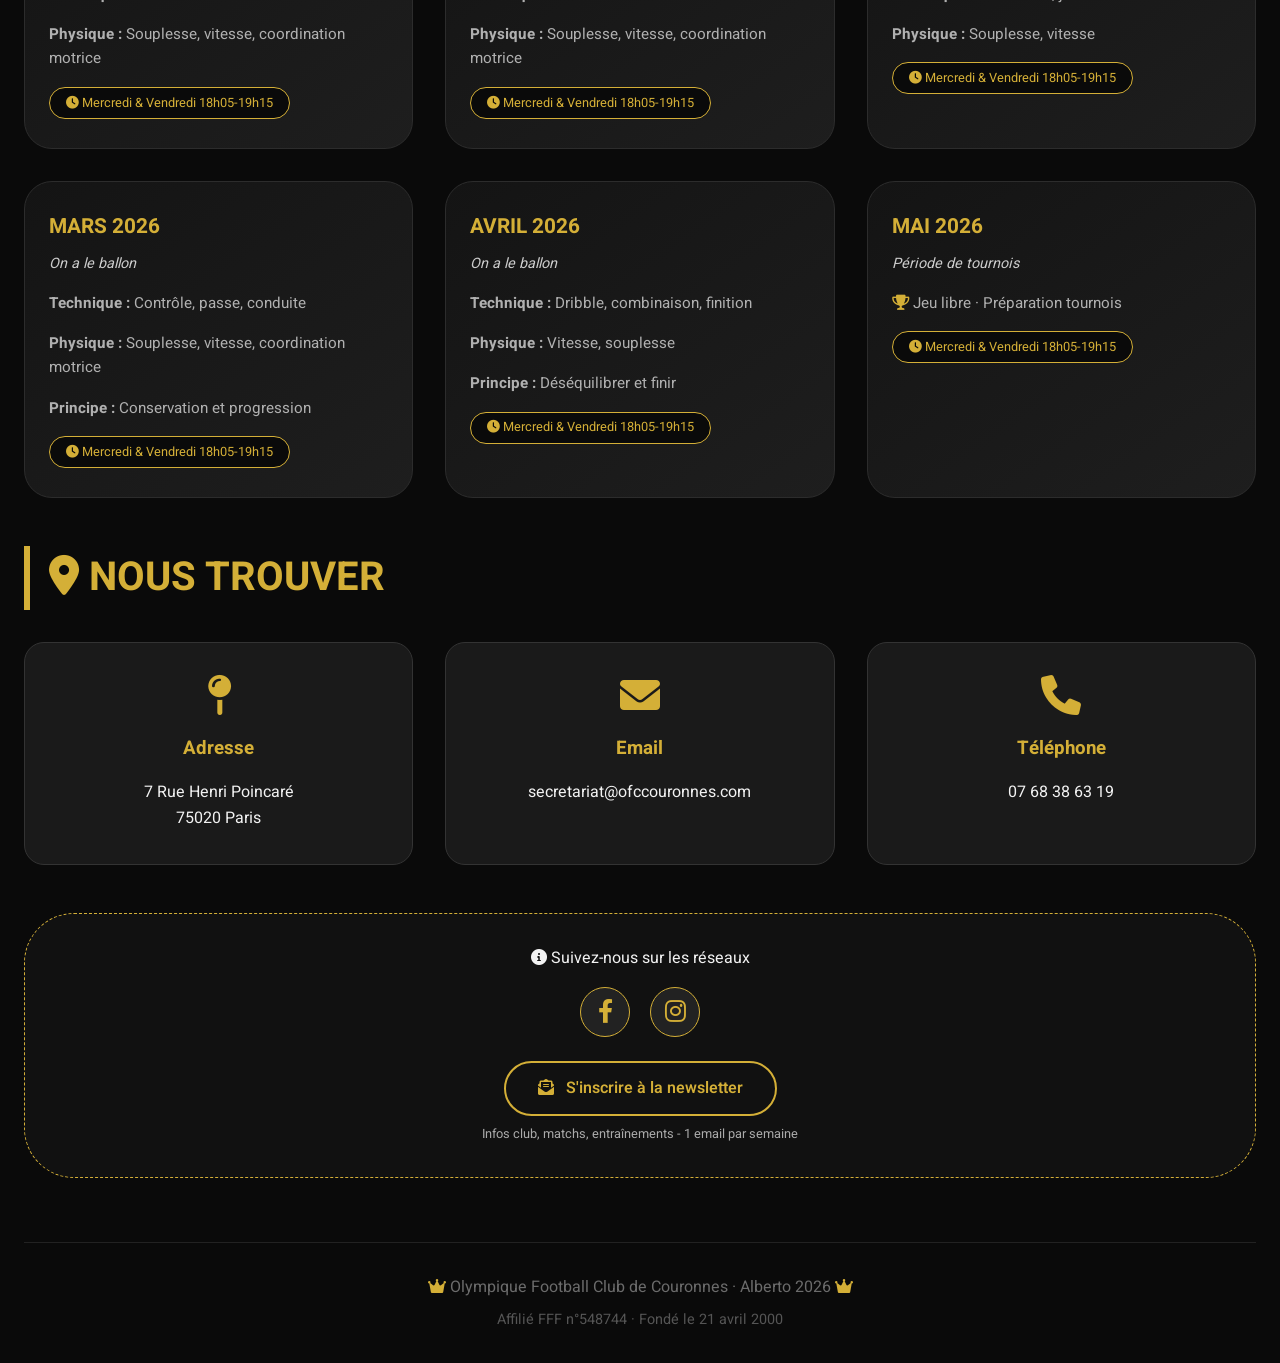
==== commit 3d186441: "text" ====
--- a/index.html
+++ b/index.html
@@ -26,10 +26,6 @@
         <div class="hero">
             <div class="hero-text">
                 <h2>
-                    <!-- Logo cliquable en petit à la place de ⚡ -->
-                    <a href="img/images.png" target="_blank" class="mini-logo-link">
-                        <img src="img/images.png" alt="Logo OFCC" class="mini-logo">
-                    </a>
                     <span>Olympique Football Club Couronnes</span>
                 </h2>
                 <p class="hero-sous-titre">20e arrondissement · Paris</p>
